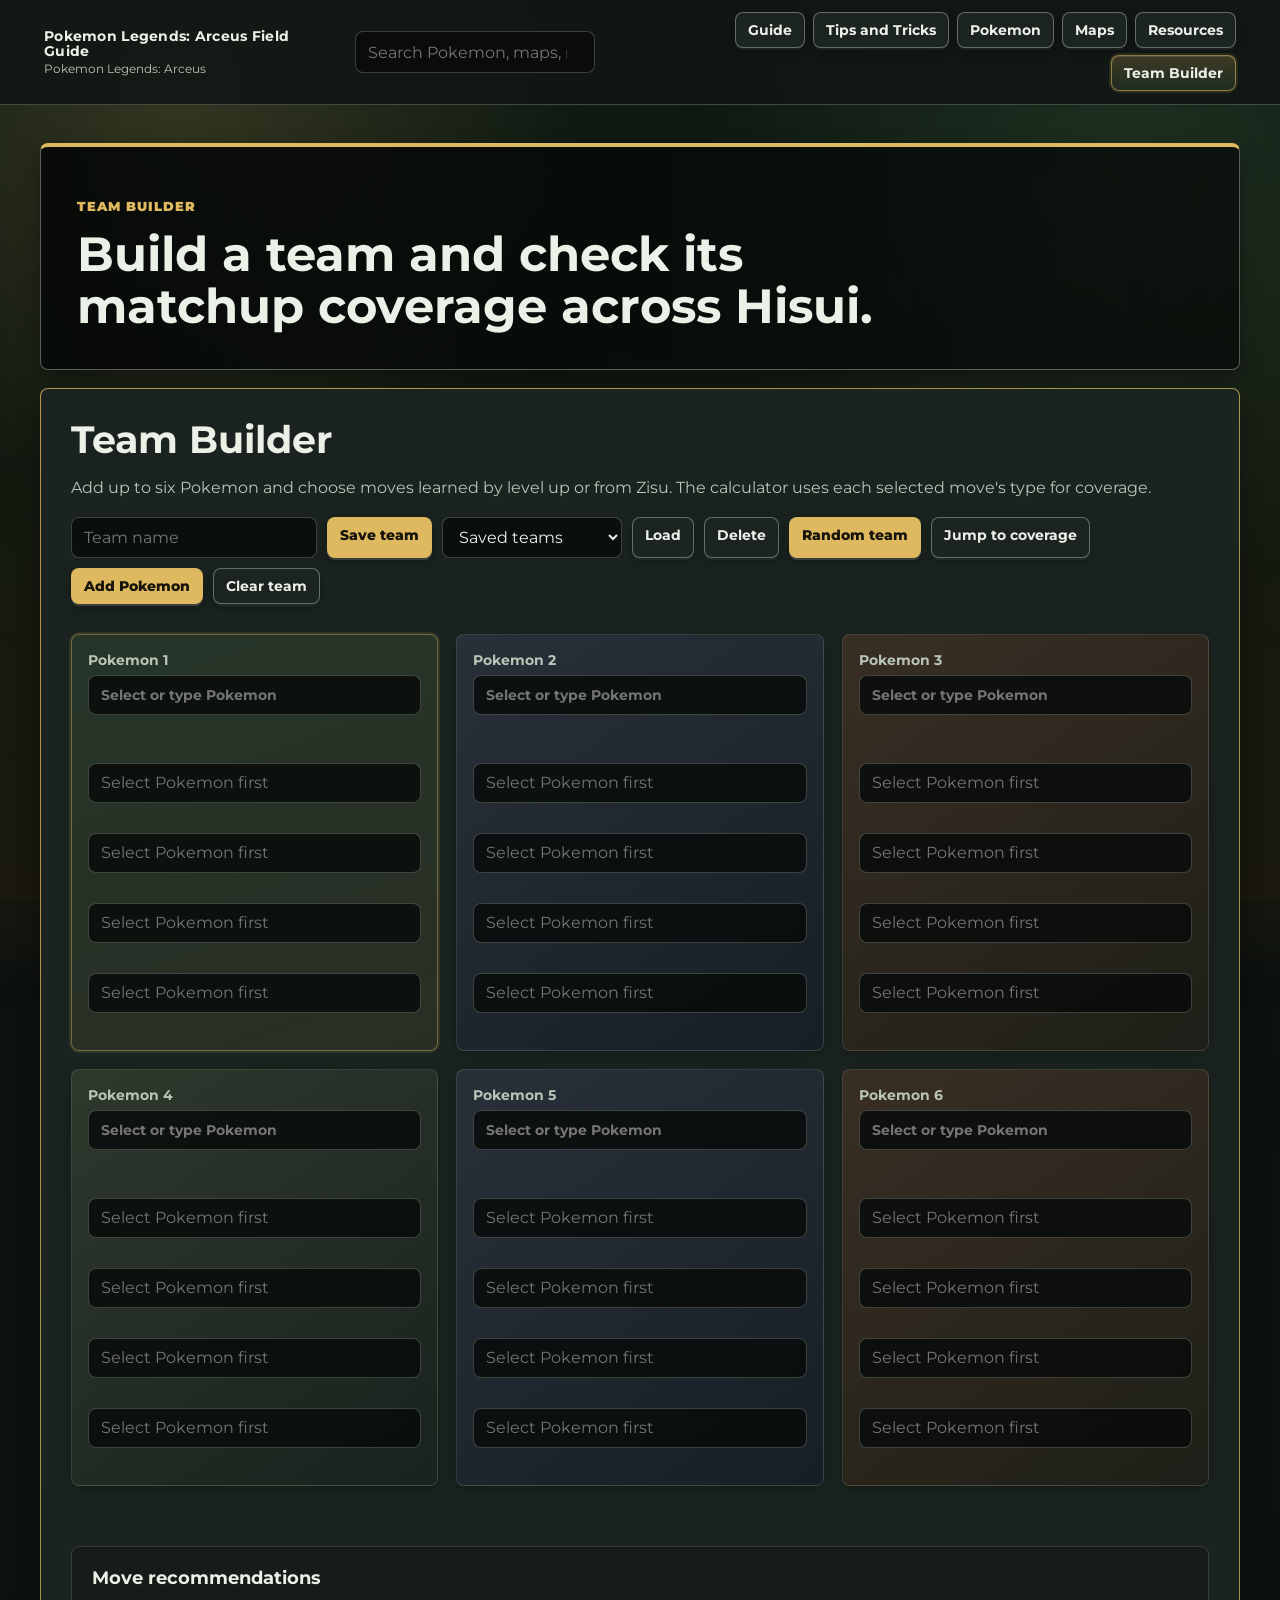
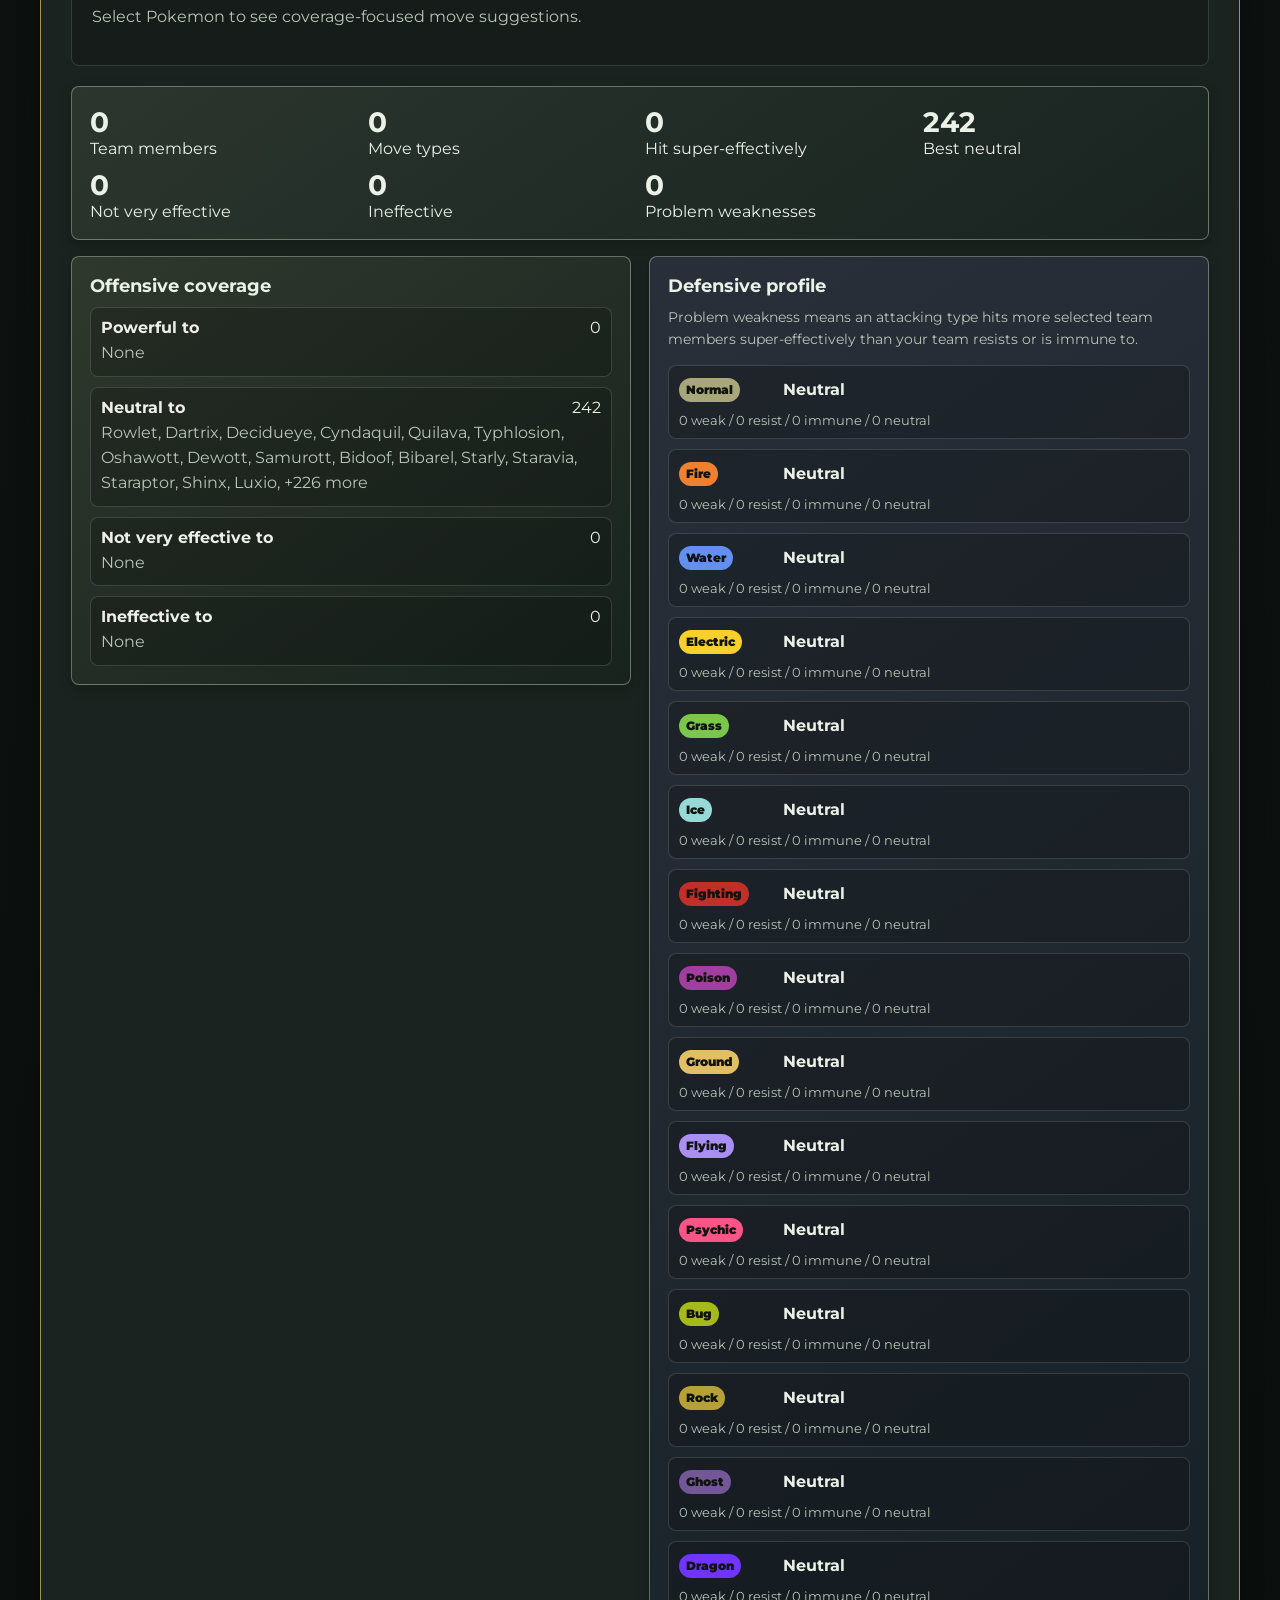
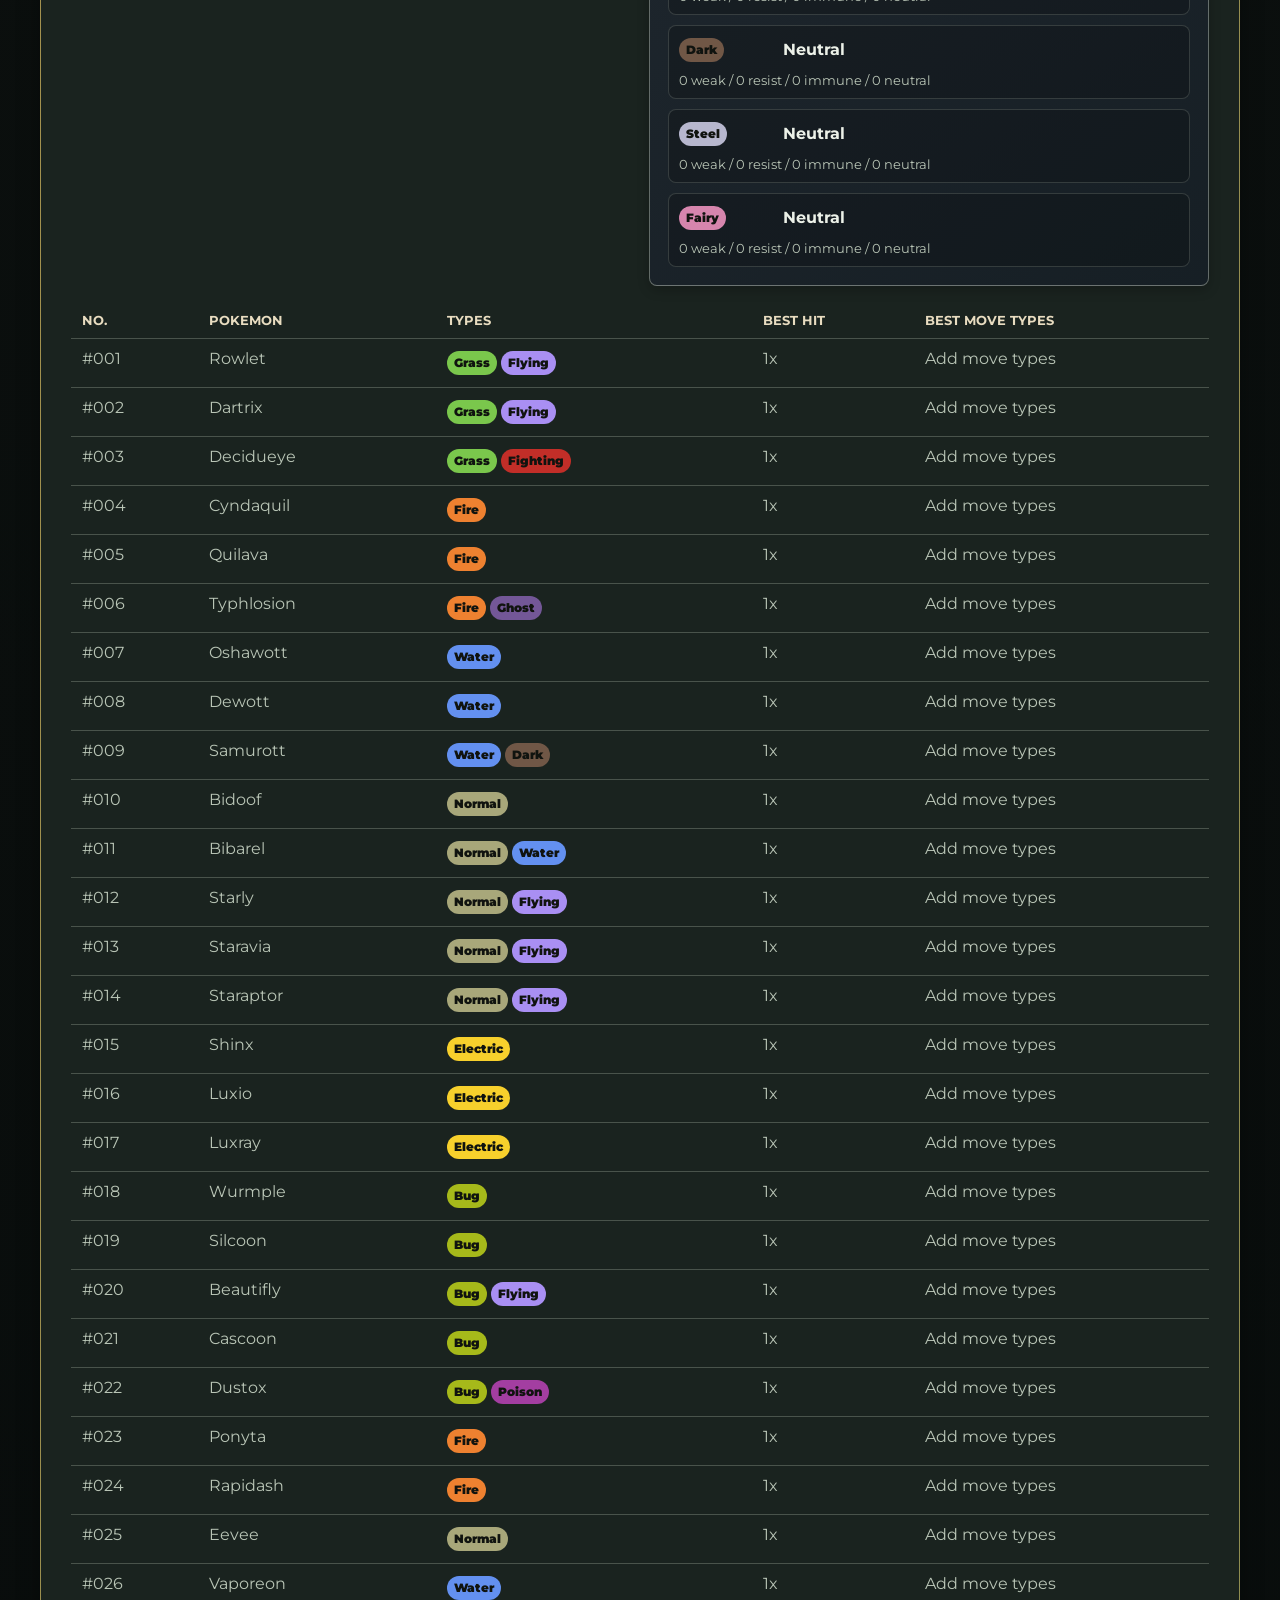
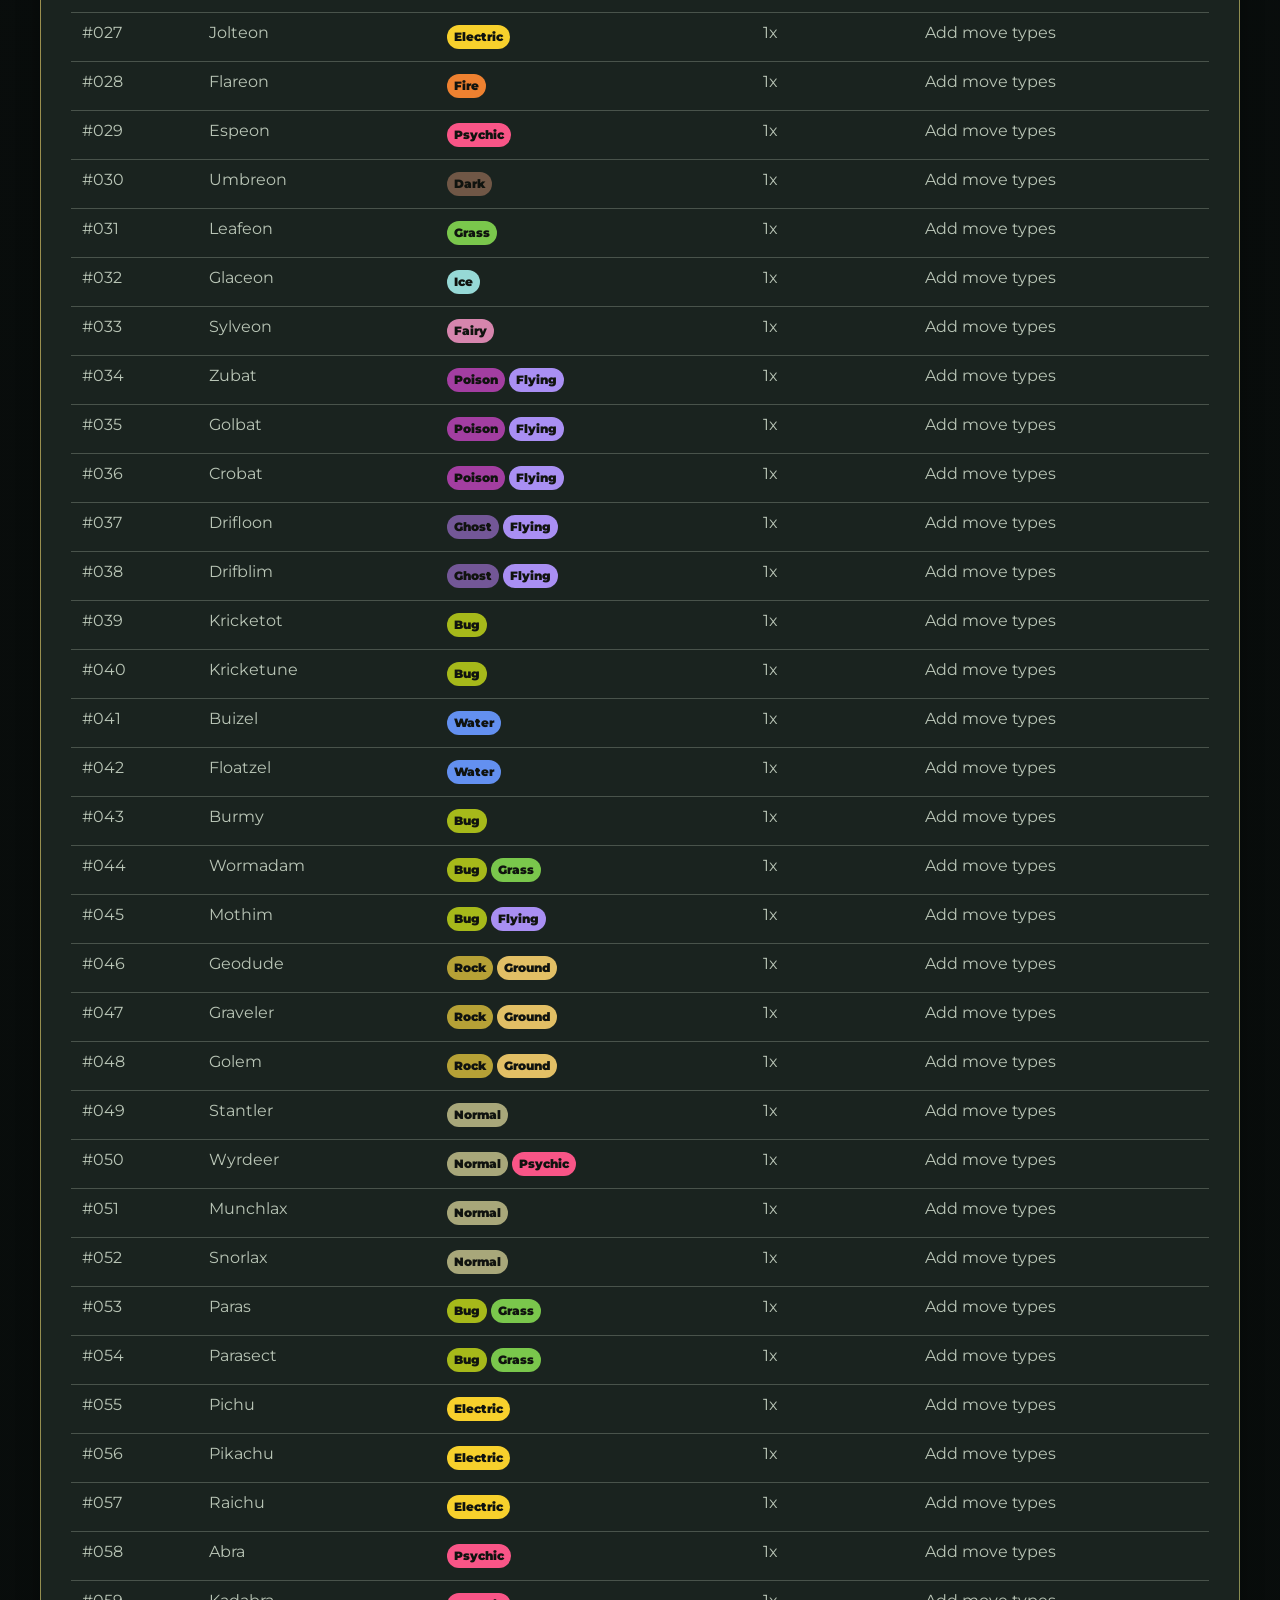
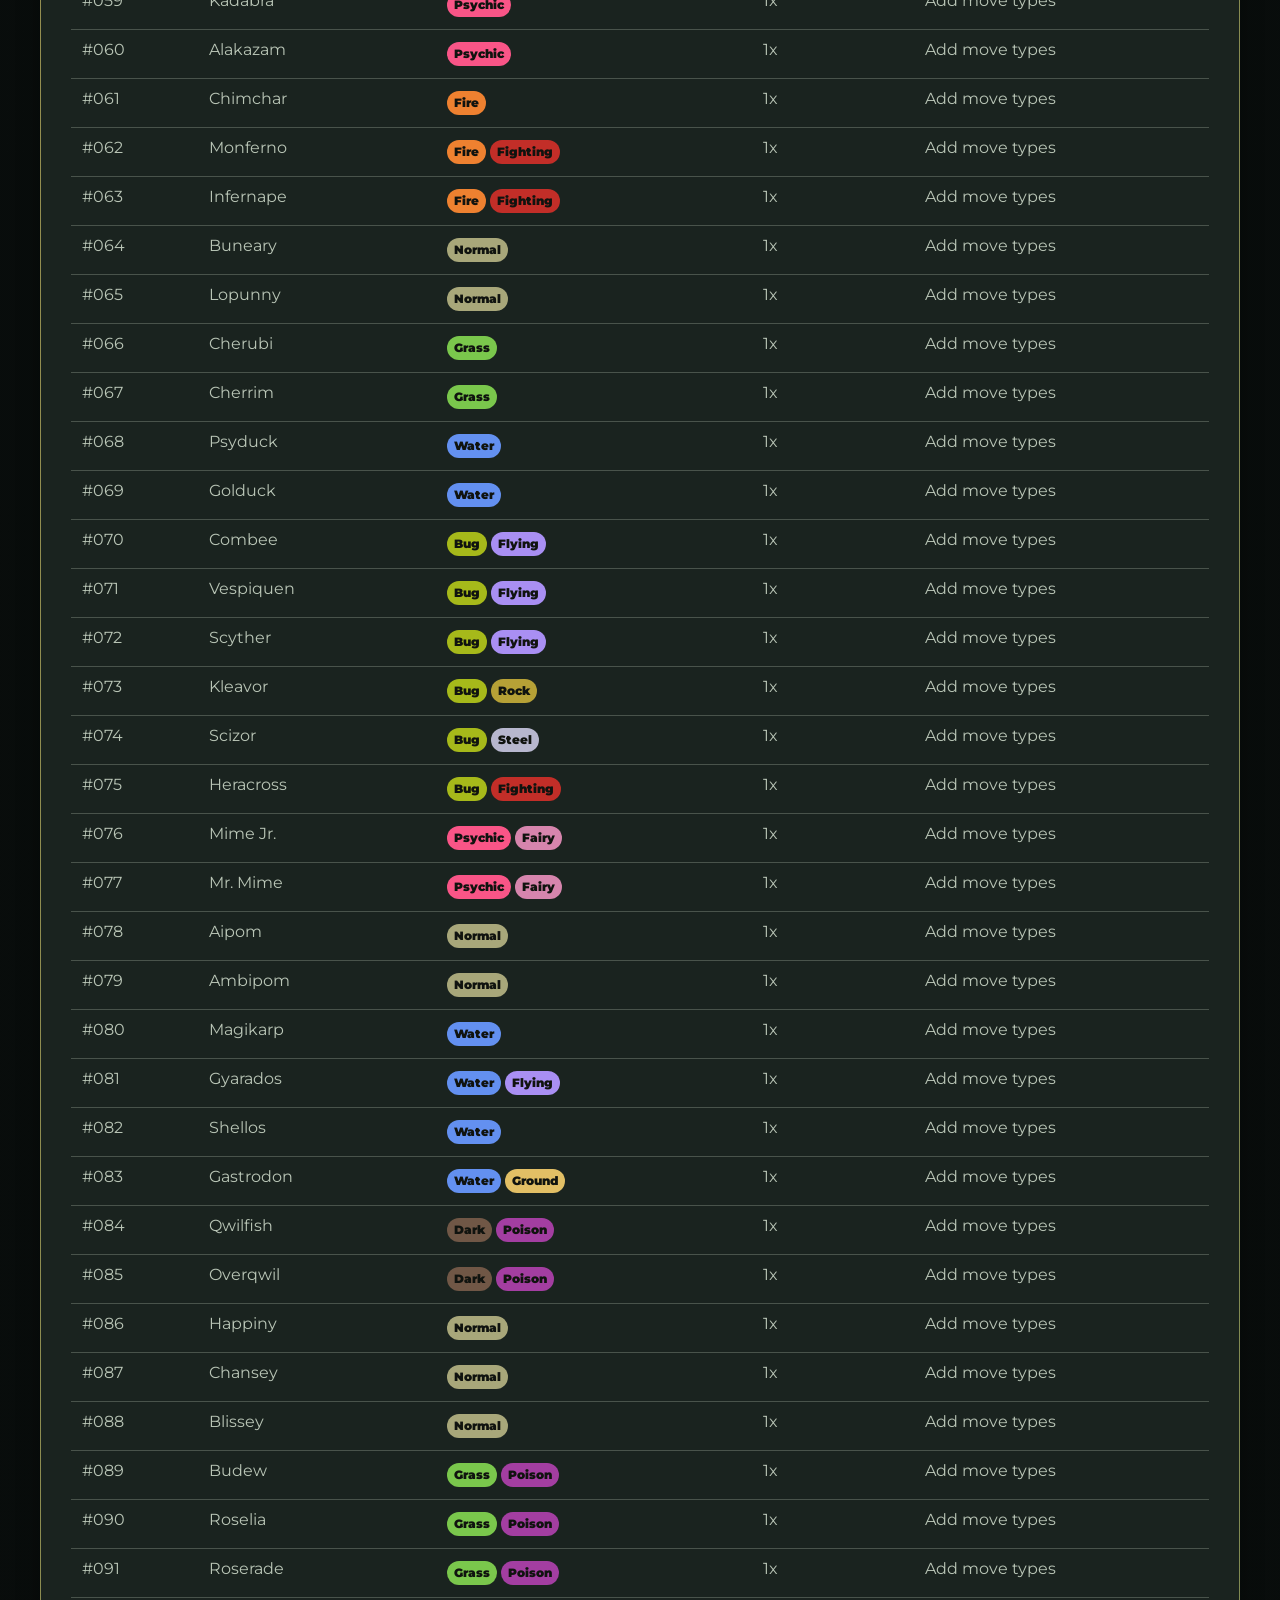
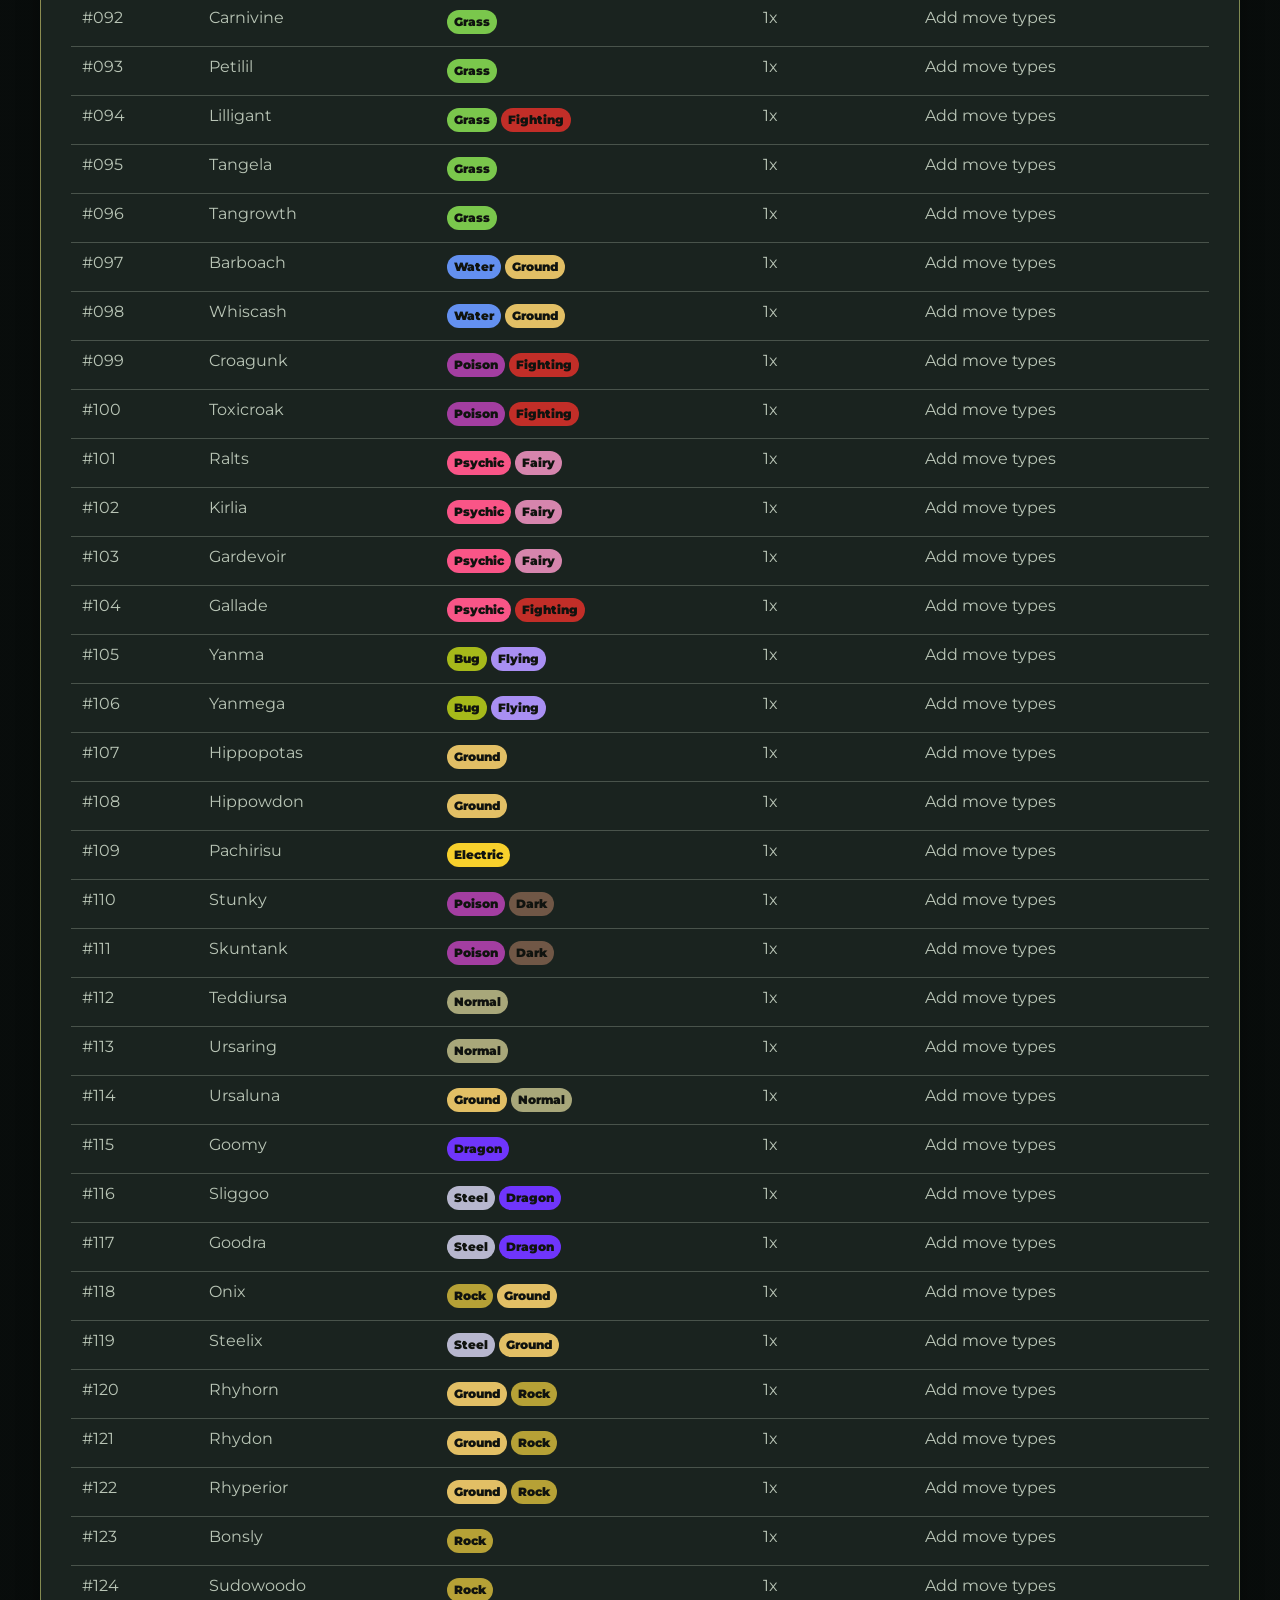
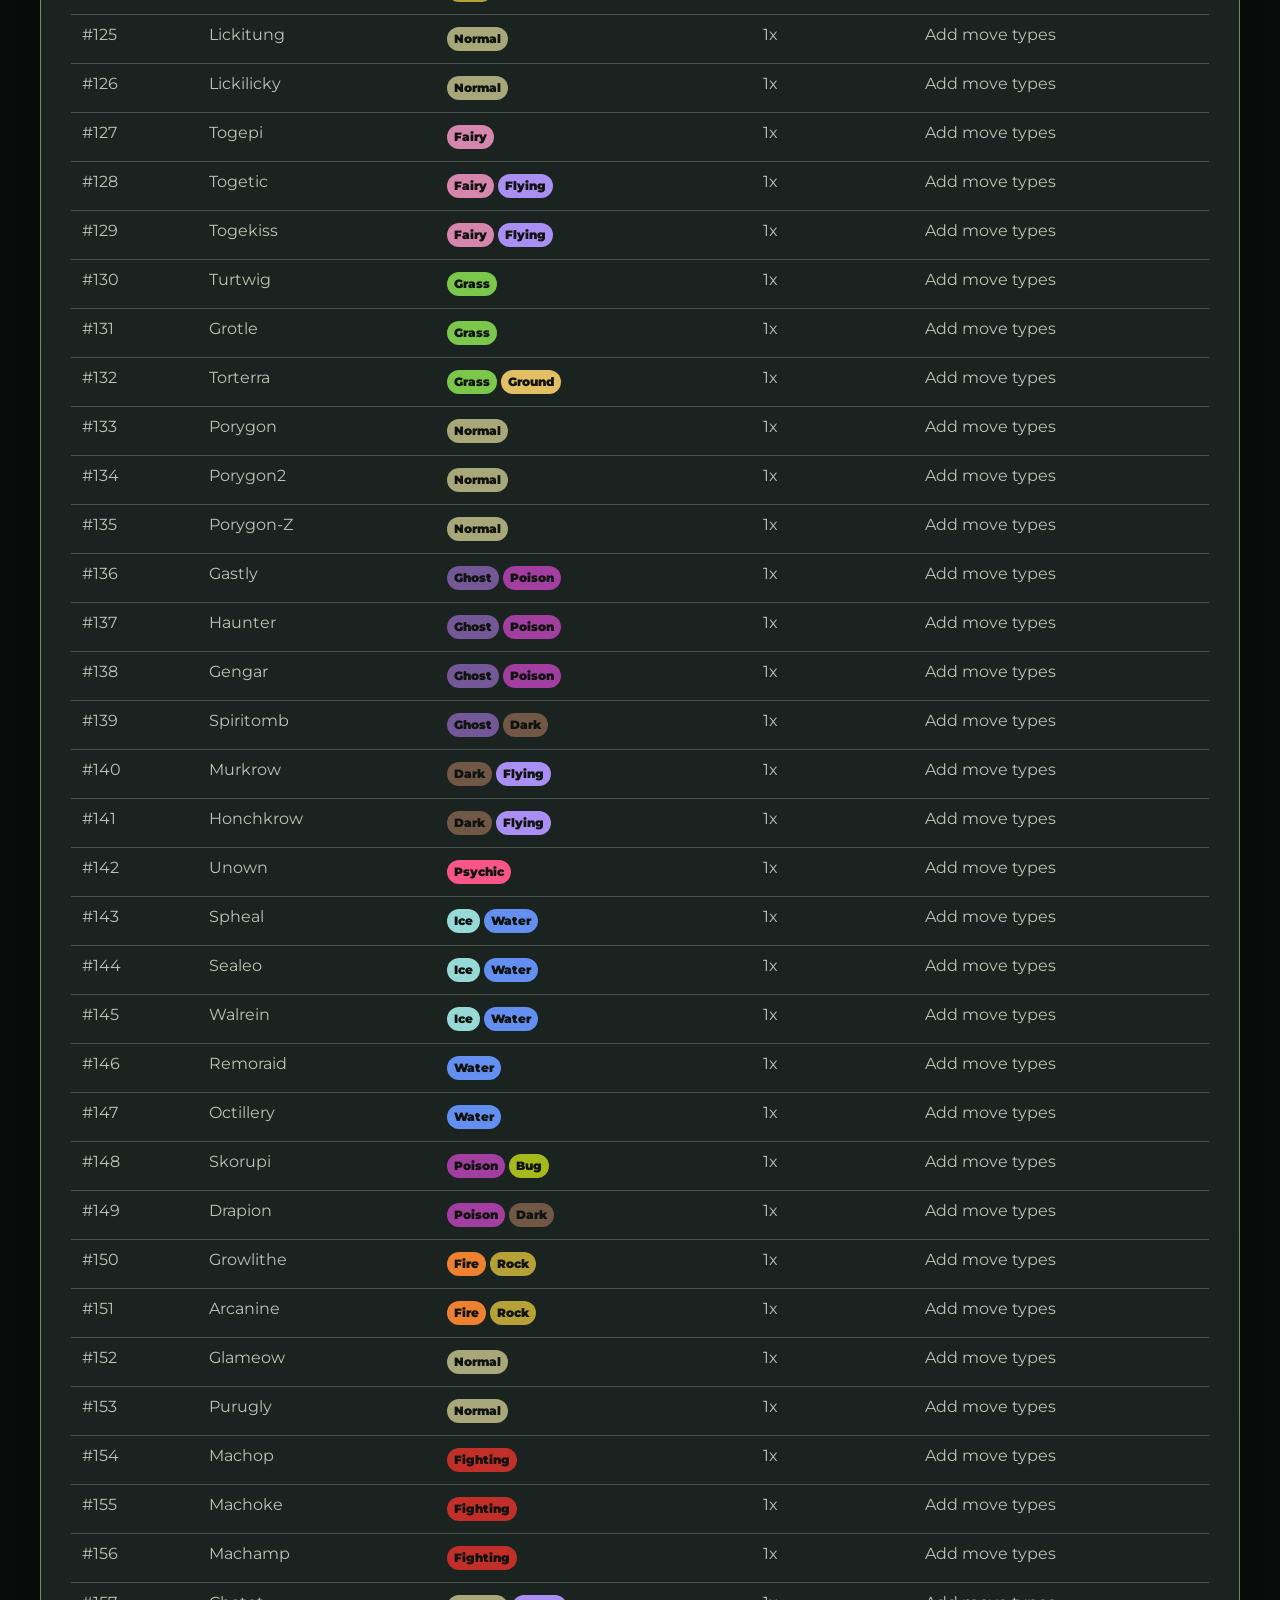
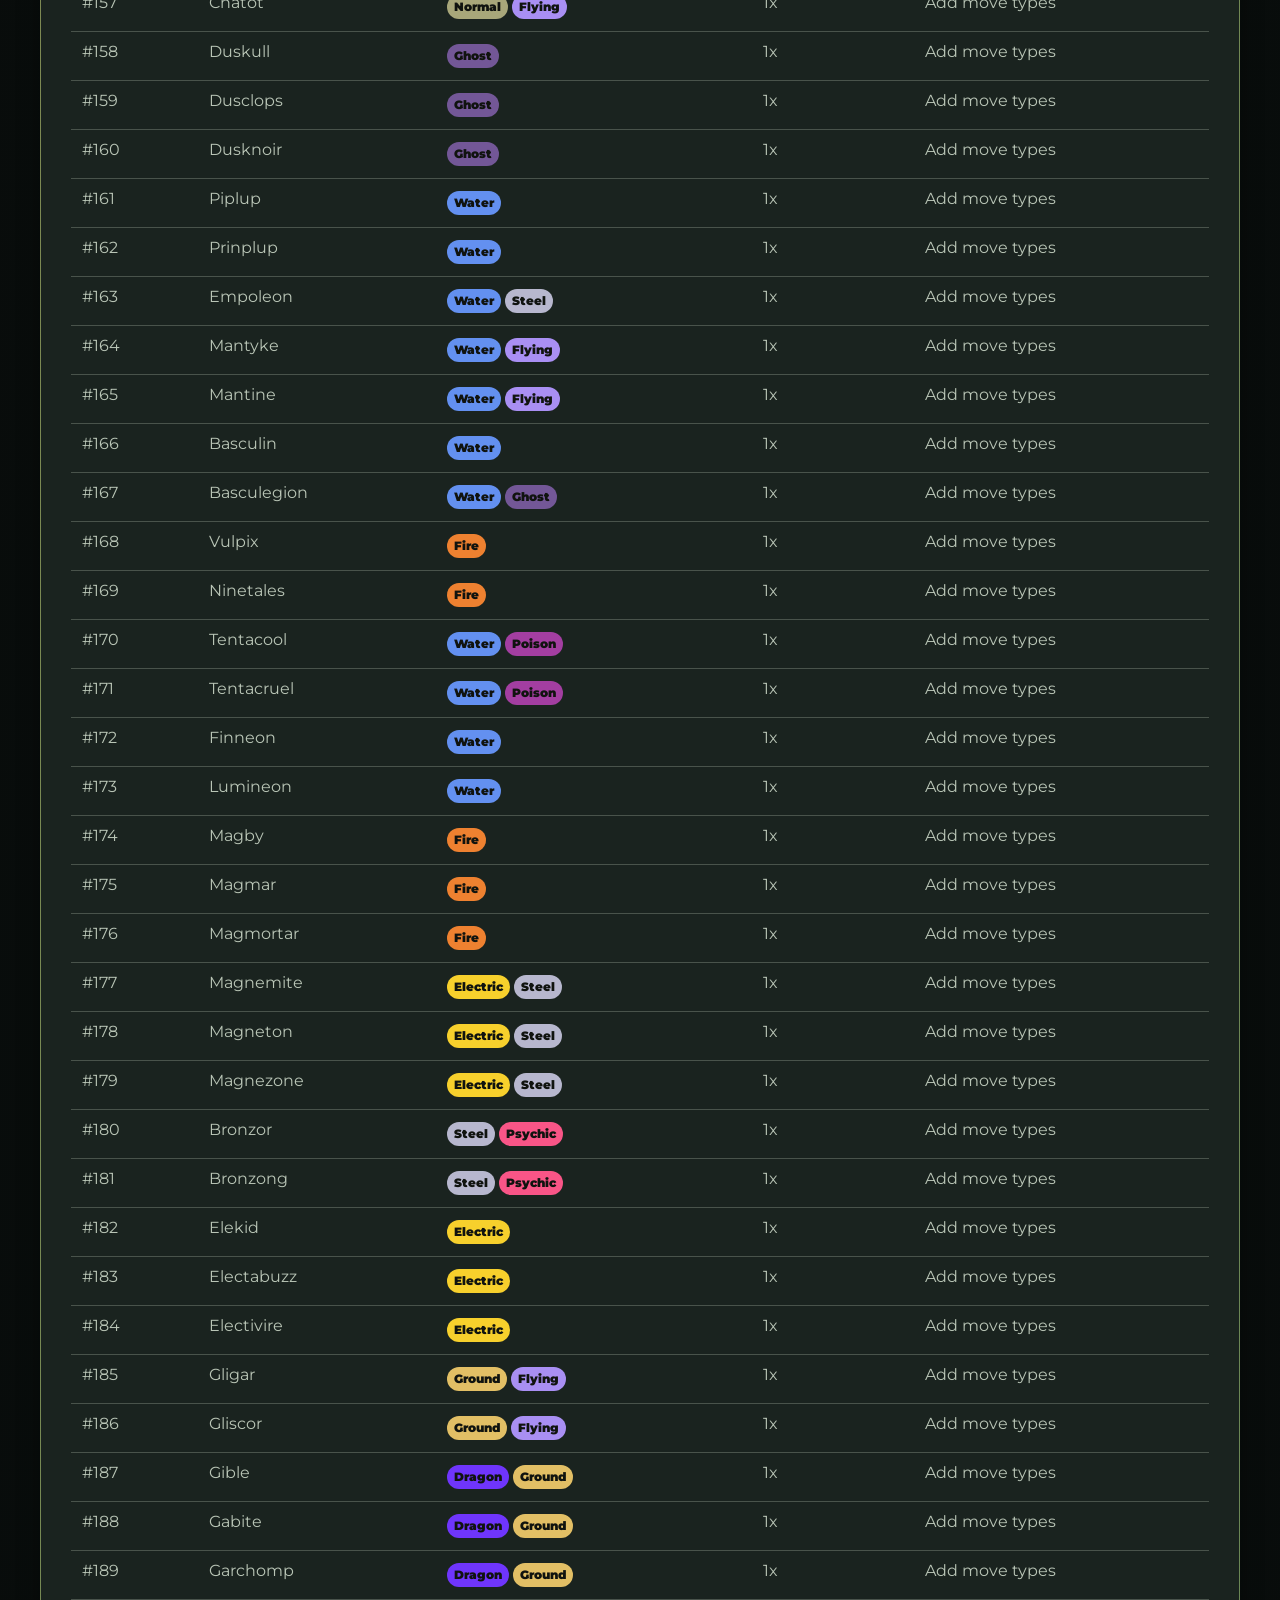
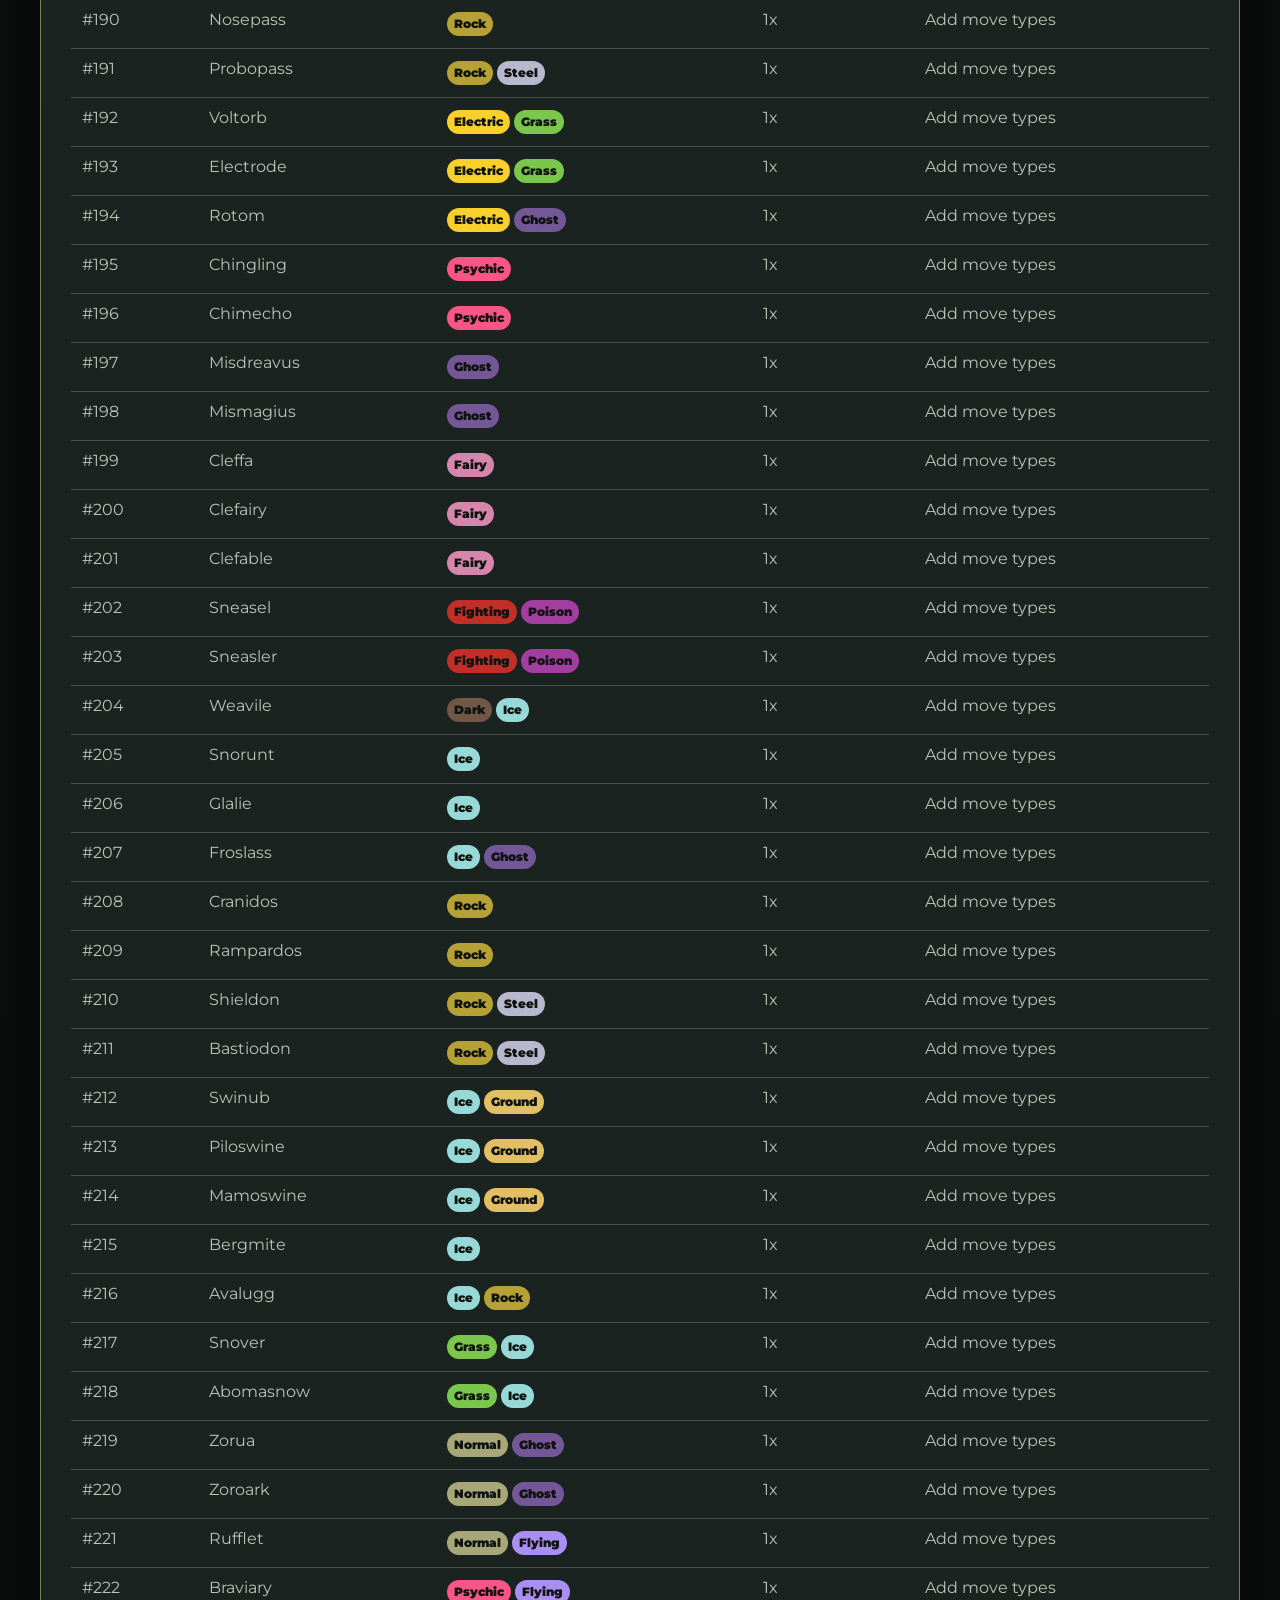
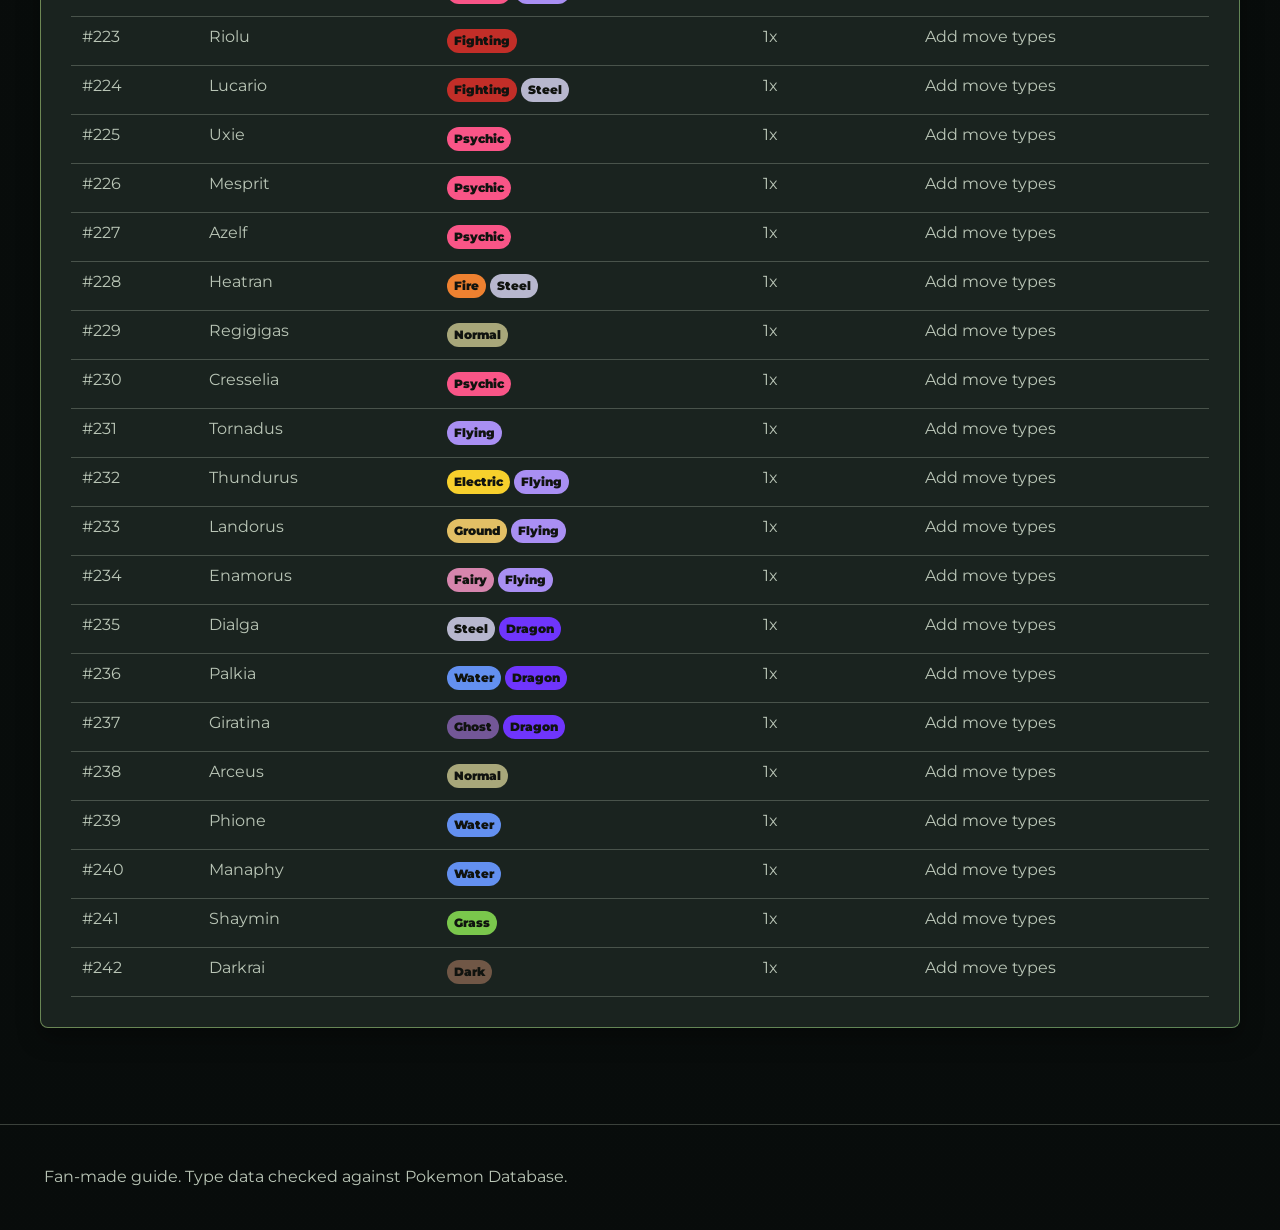
==== calculator.html @ 5d4c5b4e "Improve team builder and item sprites" ====
<!doctype html>
<html lang="en">
<head>
  <meta charset="utf-8">
  <meta name="viewport" content="width=device-width, initial-scale=1">
  <title>Team Builder | Pokemon Legends: Arceus Field Guide</title>
  <link rel="stylesheet" href="styles.css">
</head>
<body data-page="calculator">
  <header class="site-header">
    <a class="brand" href="index.html" aria-label="Pokemon Legends Arceus Field Guide home"><span><strong>Pokemon Legends: Arceus Field Guide</strong><small>Pokemon Legends: Arceus</small></span></a>
    <form class="global-search" role="search"><input id="globalSearch" type="search" autocomplete="off" placeholder="Search Pokemon, maps, requests, items..."><div id="searchResults" class="search-results"></div></form>
    <nav class="top-nav" aria-label="Primary"><a href="guide.html">Guide</a><a href="tips.html">Tips and Tricks</a><a href="pokemon.html">Pokemon</a><a href="maps.html">Maps</a><a href="resources.html">Resources</a><a href="calculator.html">Team Builder</a></nav>
  </header>
  <main class="page-main">
    <section class="page-hero"><p class="eyebrow">Team builder</p><h1>Build a team and check its matchup coverage across Hisui.</h1></section>
    <section class="guide-section">
      <h2>Team Builder</h2>
      <p>Add up to six Pokemon and choose moves learned by level up or from Zisu. The calculator uses each selected move's type for coverage.</p>
      <div class="team-builder-actions">
        <input id="teamName" type="text" placeholder="Team name">
        <button class="button primary" id="saveTeam" type="button">Save team</button>
        <select id="savedTeams" aria-label="Saved teams"><option value="">Saved teams</option></select>
        <button class="button" id="loadTeam" type="button">Load</button>
        <button class="button" id="deleteTeam" type="button">Delete</button>
        <button class="button primary" id="randomTeam" type="button">Random team</button>
        <button class="button" id="jumpToCoverage" type="button">Jump to coverage</button>
        <button class="button primary" id="addTeamSlot" type="button">Add Pokemon</button>
        <button class="button" id="clearTeam" type="button">Clear team</button>
      </div>
      <div class="team-builder-layout">
        <div id="teamBuilder" class="team-builder"></div>
        <aside class="coverage-sidebar" aria-label="Move recommendations">
          <h3>Move recommendations</h3>
          <div id="moveRecommendations"></div>
        </aside>
      </div>
      <div class="coverage-summary" id="coverageSummary"></div>
      <div class="coverage-panels">
        <article>
          <h3>Offensive coverage</h3>
          <div id="offenseBreakdown" class="coverage-breakdown"></div>
        </article>
        <article>
          <h3>Defensive profile</h3>
          <p class="coverage-note">Problem weakness means an attacking type hits more selected team members super-effectively than your team resists or is immune to.</p>
          <div id="defenseBreakdown" class="coverage-breakdown"></div>
        </article>
      </div>
      <div class="table-wrap"><table id="coverageTable"></table></div>
    </section>
  </main>
  <footer><p>Fan-made guide. Type data checked against Pokemon Database.</p></footer>
  <script src="pla-learnsets.js"></script>
  <script src="pla-move-details.js"></script>
  <script src="pla-base-stats.js"></script>
  <script src="app.js"></script>
</body>
</html>
---- styles.css ----
@import url("https://fonts.googleapis.com/css2?family=IM+Fell+English+SC&family=Montserrat:wght@500;600;700;800;900&display=swap");

:root {
  color-scheme: dark;
  --bg: #111615;
  --bg-2: #17201d;
  --panel: #1a231f;
  --panel-2: #222d28;
  --line: rgba(222, 232, 214, .24);
  --line-strong: rgba(222, 232, 214, .38);
  --text: #ecf1e8;
  --muted: #b9c5b6;
  --soft: #84917f;
  --gold: #dfb95f;
  --leaf: #70a66d;
  --water: #5a99c7;
  --clay: #b97655;
  --danger: #df7b6e;
  --shadow: 0 10px 22px rgba(0, 0, 0, .34);
  --outline-gradient: linear-gradient(115deg, rgba(223,185,95,.78), rgba(112,166,109,.78), rgba(90,153,199,.7), rgba(223,185,95,.78));
  --radius: 8px;
  --title-font: "KyoMadoka", "IM Fell English SC", "Cinzel", Georgia, serif;
  --heading-font: "Montserrat", "Aptos", "Segoe UI Variable", "Segoe UI", system-ui, sans-serif;
  font-family: "Montserrat", "Aptos", "Segoe UI Variable", "Segoe UI", system-ui, sans-serif;
}

@font-face {
  font-family: "KyoMadoka";
  src: url("OnlineWebFonts_COM_6fef7165de80b5a86049fa8b100c87f2/KyoMadoka/KyoMadoka.ttf") format("truetype");
  font-display: swap;
}

* { box-sizing: border-box; }

@keyframes borderFlow {
  0% { background-position: 0 50%, 0 50%; }
  50% { background-position: 0 50%, 100% 50%; }
  100% { background-position: 0 50%, 0 50%; }
}

html {
  scroll-behavior: smooth;
}

body {
  margin: 0;
  background:
    linear-gradient(180deg, rgba(8, 12, 11, .84), rgba(8, 12, 11, .98)),
    radial-gradient(circle at 12% 6%, rgba(223, 185, 95, .12), transparent 26%),
    radial-gradient(circle at 85% 12%, rgba(90, 153, 199, .12), transparent 26%),
    #0d1110;
  color: var(--text);
  isolation: isolate;
  min-height: 100vh;
}

body::before {
  background:
    linear-gradient(180deg, rgba(16, 24, 19, .68), rgba(42, 39, 17, .84)),
    url("https://legends.arceus.pokemon.com/assets/home/billboard-reduced-motion.jpg");
  background-position: center top;
  background-size: cover;
  content: "";
  filter: blur(24px) saturate(.85);
  inset: -34px;
  opacity: .36;
  position: fixed;
  transform: scale(1.04);
  z-index: -2;
}

body::after {
  background:
    radial-gradient(circle at 14% 10%, rgba(223, 185, 95, .18), transparent 30%),
    radial-gradient(circle at 88% 18%, rgba(112, 166, 109, .16), transparent 32%),
    linear-gradient(180deg, rgba(13, 28, 20, .82), rgba(27, 25, 13, .88));
  content: "";
  inset: 0;
  pointer-events: none;
  position: fixed;
  z-index: -1;
}

a {
  color: #9ed6ff;
  text-decoration: none;
}

a:hover { text-decoration: underline; }

.site-header {
  align-items: center;
  backdrop-filter: blur(14px);
  background: rgba(17, 23, 21, .9);
  border-bottom: 1px solid var(--line);
  display: flex;
  gap: 24px;
  justify-content: space-between;
  left: 0;
  padding: 12px clamp(16px, 4vw, 44px);
  position: sticky;
  right: 0;
  top: 0;
  z-index: 50;
}

.brand {
  align-items: center;
  color: var(--text);
  display: flex;
  min-width: 270px;
}

.brand:hover { text-decoration: none; }

.brand-mark {
  align-items: center;
  background: linear-gradient(135deg, var(--gold), #866a2b);
  border-radius: 8px;
  color: #10130f;
  display: inline-flex;
  font-weight: 900;
  height: 38px;
  justify-content: center;
  width: 38px;
}

.brand strong,
.brand small {
  display: block;
  line-height: 1.1;
}

.brand strong {
  font-family: var(--heading-font);
  font-size: 14px;
  letter-spacing: .02em;
}

.brand small {
  color: var(--muted);
  font-size: 12px;
  margin-top: 3px;
}

.top-nav {
  display: flex;
  flex-wrap: wrap;
  gap: 8px;
  justify-content: flex-end;
}

.global-search {
  flex: 1;
  max-width: 520px;
  min-width: 240px;
  position: relative;
}

.global-search input {
  background: rgba(9, 12, 11, .92);
  min-height: 42px;
}

.search-results {
  background: rgba(13, 18, 16, .98);
  border: 1px solid var(--line);
  border-radius: var(--radius);
  box-shadow: var(--shadow);
  display: none;
  left: 0;
  max-height: 360px;
  overflow: auto;
  padding: 6px;
  position: absolute;
  right: 0;
  top: calc(100% + 8px);
  z-index: 80;
}

.search-results.open {
  display: block;
}

.search-result {
  align-items: center;
  border-radius: 6px;
  color: var(--text);
  display: flex;
  gap: 10px;
  justify-content: space-between;
  padding: 9px 10px;
}

.search-result:hover,
.search-result.active {
  background: rgba(255, 255, 255, .07);
  text-decoration: none;
}

.search-result small {
  color: var(--soft);
}

.top-nav a,
.button {
  background: #1b2421;
  border: 1px solid var(--line-strong);
  border-radius: 8px;
  box-shadow: 0 2px 0 rgba(255, 255, 255, .06), 0 4px 12px rgba(0, 0, 0, .24);
  color: var(--text);
  display: inline-flex;
  font-family: var(--heading-font);
  font-size: 14px;
  font-weight: 700;
  justify-content: center;
  min-height: 36px;
  padding: 8px 12px;
  transition: background .18s ease, border-color .18s ease, box-shadow .18s ease, filter .18s ease, transform .18s ease;
}

.top-nav a:hover,
.top-nav a[aria-current="page"],
.button:hover {
  background: #26322d;
  border-color: rgba(223, 185, 95, .58);
  box-shadow: 0 0 0 2px rgba(223, 185, 95, .13), 0 6px 16px rgba(0, 0, 0, .28);
  text-decoration: none;
  transform: translateY(-1px);
}

.top-nav a[aria-current="page"] {
  background: linear-gradient(180deg, rgba(223, 185, 95, .22), rgba(112, 166, 109, .14));
  box-shadow: inset 0 1px 0 rgba(255, 255, 255, .12), 0 0 0 2px rgba(223, 185, 95, .12);
}

.button.primary {
  background: var(--gold);
  border-color: transparent;
  box-shadow: 0 2px 0 rgba(255, 255, 255, .16), 0 5px 14px rgba(0, 0, 0, .28);
  color: #17140b;
  font-weight: 800;
}

.hero {
  background:
    linear-gradient(90deg, rgba(7, 10, 9, .94), rgba(7, 10, 9, .58) 50%, rgba(7, 10, 9, .88)),
    url("https://legends.arceus.pokemon.com/assets/home/billboard-reduced-motion.jpg");
  background-position: center;
  background-size: cover;
  border: 1px solid var(--line-strong);
  border-top: 4px solid var(--gold);
  border-radius: var(--radius);
  box-shadow: var(--shadow);
  margin: 34px auto 0;
  max-width: 1180px;
  min-height: 470px;
  overflow: hidden;
  padding: clamp(42px, 8vw, 82px);
  position: relative;
  width: calc(100% - clamp(36px, 8vw, 80px));
}

.hero::after {
  background:
    linear-gradient(90deg, rgba(223, 185, 95, .34), transparent 42%),
    linear-gradient(180deg, transparent, rgba(7, 10, 9, .54));
  bottom: 0;
  content: "";
  height: 5px;
  left: 0;
  position: absolute;
  right: 0;
}

.hero-bg {
  background:
    linear-gradient(115deg, rgba(223, 185, 95, .18), transparent 36%),
    linear-gradient(245deg, rgba(90, 153, 199, .16), transparent 34%);
  inset: 0;
  pointer-events: none;
  position: absolute;
}

.hero-copy {
  max-width: 920px;
  position: relative;
  z-index: 2;
}

.eyebrow {
  color: var(--gold);
  font-family: var(--heading-font);
  font-size: 13px;
  font-weight: 900;
  letter-spacing: .08em;
  text-transform: uppercase;
}

.hero h1 {
  color: #f7f0df;
  font-family: var(--title-font);
  font-size: clamp(56px, 9vw, 112px);
  font-weight: 500;
  display: inline-block;
  font-kerning: normal;
  font-feature-settings: "kern" 1;
  letter-spacing: 0;
  line-height: .9;
  margin: 8px 0 22px;
  max-width: 980px;
  text-shadow: 0 5px 24px rgba(0, 0, 0, .72), 0 0 1px #f7f0df;
  transform: scaleX(.76);
  transform-origin: left center;
}

.hero p {
  color: var(--muted);
  font-size: 17px;
  line-height: 1.55;
  max-width: 860px;
}

.hero-actions {
  display: flex;
  flex-wrap: wrap;
  gap: 10px;
  margin-top: 30px;
}

.site-summary {
  background: var(--panel);
  border: 1px solid var(--line-strong);
  border-radius: var(--radius);
  box-shadow: var(--shadow);
  margin: 18px auto 0;
  max-width: 1180px;
  padding: clamp(18px, 3vw, 28px);
  width: calc(100% - clamp(36px, 8vw, 80px));
}

.site-summary p {
  color: var(--muted);
  font-size: 16px;
  line-height: 1.55;
  margin: 0;
  max-width: 920px;
}

.site-summary p + p {
  margin-top: 8px;
}

.search-band {
  align-items: center;
  background: var(--panel);
  border: 1px solid var(--line);
  border-radius: var(--radius);
  box-shadow: var(--shadow);
  display: grid;
  gap: 10px;
  grid-template-columns: 180px 1fr;
  margin: -44px auto 34px;
  max-width: 1180px;
  padding: 14px;
  position: relative;
  width: calc(100% - 36px);
  z-index: 5;
}

label {
  color: var(--muted);
  font-size: 14px;
  font-weight: 700;
}

input,
select {
  background: rgba(9, 12, 11, .86);
  border: 1px solid var(--line);
  border-radius: 8px;
  color: var(--text);
  font: inherit;
  min-height: 40px;
  padding: 9px 12px;
  width: 100%;
}

.content {
  display: grid;
  gap: 30px;
  min-width: 0;
}

.guide-section {
  background:
    linear-gradient(var(--panel), var(--panel)) padding-box,
    var(--outline-gradient) border-box;
  background-size: auto, 320% 320%;
  animation: borderFlow 22s linear infinite;
  border: 1px solid transparent;
  border-radius: var(--radius);
  box-shadow: var(--shadow);
  margin-bottom: 28px;
  padding: clamp(20px, 3vw, 30px);
}

.guide-section.is-hidden { display: none; }

h2 {
  font-family: var(--heading-font);
  font-size: clamp(26px, 3vw, 38px);
  line-height: 1.08;
  margin: 0 0 16px;
}

h3 {
  font-family: var(--heading-font);
  font-size: 18px;
  margin: 0 0 10px;
}

p,
li {
  color: var(--muted);
  line-height: 1.55;
}

ul {
  margin: 0;
  padding-left: 20px;
}

.grid {
  display: grid;
  gap: 26px;
}

.grid.two { grid-template-columns: repeat(2, minmax(0, 1fr)); }
.grid.three { grid-template-columns: repeat(3, minmax(0, 1fr)); }

article,
.card,
.map-details,
.coverage-summary {
  background:
    linear-gradient(145deg, rgba(44, 55, 47, .96), rgba(25, 35, 32, .96)),
    #1c2622;
  border: 1px solid var(--line-strong);
  border-radius: var(--radius);
  box-shadow: 0 4px 12px rgba(0, 0, 0, .22);
  padding: 18px;
}

article:nth-child(3n + 1),
.card:nth-child(3n + 1),
.dex-card:nth-child(3n + 1) {
  background: linear-gradient(145deg, rgba(48, 57, 45, .97), rgba(25, 35, 30, .97));
}

article:nth-child(3n + 2),
.card:nth-child(3n + 2),
.dex-card:nth-child(3n + 2) {
  background: linear-gradient(145deg, rgba(42, 48, 58, .97), rgba(23, 31, 37, .97));
}

article:nth-child(3n),
.card:nth-child(3n),
.dex-card:nth-child(3n) {
  background: linear-gradient(145deg, rgba(58, 47, 36, .96), rgba(31, 31, 24, .97));
}

.callout {
  background: rgba(223, 185, 95, .11);
  border: 1px solid rgba(223, 185, 95, .34);
  border-radius: var(--radius);
  color: #f1dfb4;
  line-height: 1.55;
  margin-bottom: 16px;
  padding: 12px 14px;
}

.timeline {
  display: grid;
  gap: 12px;
}

.timeline article {
  border-left: 4px solid var(--gold);
}

.timeline span {
  color: var(--gold);
  font-size: 12px;
  font-weight: 900;
  text-transform: uppercase;
}

.spoiler-block {
  background: rgba(8, 12, 11, .46);
  border: 1px solid rgba(223, 185, 95, .28);
  border-radius: var(--radius);
  margin: 12px 0;
  overflow: hidden;
}

.spoiler-block summary {
  align-items: center;
  color: #f2dfb0;
  cursor: pointer;
  display: flex;
  flex-wrap: wrap;
  gap: 8px 12px;
  font-family: var(--heading-font);
  font-weight: 800;
  list-style: none;
  padding: 14px 16px;
  transition: background .18s ease, box-shadow .18s ease;
}

.spoiler-block summary:hover {
  background: rgba(223, 185, 95, .08);
  box-shadow: inset 0 -1px 0 rgba(223, 185, 95, .16);
}

.spoiler-block summary::-webkit-details-marker {
  display: none;
}

.spoiler-block summary::before {
  content: "+";
  background: rgba(223, 185, 95, .18);
  border: 1px solid rgba(223, 185, 95, .38);
  border-radius: 999px;
  color: var(--gold);
  display: inline-flex;
  font-weight: 900;
  height: 22px;
  justify-content: center;
  line-height: 20px;
  width: 22px;
}

.spoiler-block[open] summary::before {
  content: "-";
}

.spoiler-block summary span {
  color: var(--gold);
  font-size: 12px;
  text-transform: uppercase;
}

.timeline-spoiler article,
.spoiler-content {
  margin: 0 16px 16px;
}

.spoiler-block[open] > .cards {
  margin: 0 16px 18px;
  padding: 8px 0 2px;
}

.timeline-spoiler article {
  border-left: 4px solid var(--gold);
}

.table-wrap {
  overflow-x: auto;
}

table {
  border-collapse: collapse;
  min-width: 720px;
  width: 100%;
}

th,
td {
  border-bottom: 1px solid var(--line);
  padding: 10px 11px;
  text-align: left;
  vertical-align: top;
}

th {
  color: #e8dcc0;
  font-size: 13px;
  text-transform: uppercase;
}

td {
  color: var(--muted);
}

.controls,
.map-controls {
  align-items: center;
  display: flex;
  flex-wrap: wrap;
  gap: 10px;
  margin: 12px 0 16px;
}

.map-tools {
  align-items: center;
  display: flex;
  flex-wrap: wrap;
  gap: 10px;
  margin: 0 0 14px;
}

.map-tools .button {
  min-width: 44px;
}

#mapZoomLabel {
  color: var(--gold);
  font-family: var(--heading-font);
  font-weight: 900;
  min-width: 52px;
  text-align: center;
}

.region-buttons {
  display: grid;
  gap: 10px;
  grid-template-columns: repeat(auto-fit, minmax(170px, 1fr));
  margin: 12px 0 18px;
}

.region-button {
  background: #1b2421;
  border: 1px solid var(--line-strong);
  border-radius: var(--radius);
  box-shadow: 0 4px 12px rgba(0, 0, 0, .24);
  color: var(--text);
  cursor: pointer;
  display: flex;
  font-family: var(--heading-font);
  font-size: 13px;
  font-weight: 700;
  justify-content: space-between;
  min-height: 44px;
  padding: 11px 12px;
  text-align: left;
  transition: background .18s ease, border-color .18s ease, box-shadow .18s ease, transform .18s ease;
}

.region-button span {
  color: var(--gold);
}

.region-button:hover,
.region-button.active {
  background: #26322d;
  border-color: rgba(223, 185, 95, .62);
  box-shadow: 0 0 0 2px rgba(223, 185, 95, .12), 0 7px 16px rgba(0, 0, 0, .24);
}

.controls input {
  max-width: 320px;
}

.controls select,
.map-controls select {
  max-width: 240px;
}

.map-controls label {
  align-items: center;
  border: 1px solid var(--line);
  border-radius: 8px;
  display: inline-flex;
  gap: 7px;
  min-height: 38px;
  padding: 8px 10px;
}

.map-controls input {
  min-height: 0;
  width: auto;
}

.cards {
  display: grid;
  gap: 28px;
  grid-template-columns: repeat(auto-fit, minmax(230px, 1fr));
}

.card header {
  align-items: center;
  display: flex;
  gap: 12px;
  margin-bottom: 12px;
}

.card img {
  height: 58px;
  object-fit: contain;
  width: 58px;
}

.type-chip,
.tag {
  align-items: center;
  border-radius: 999px;
  color: #10130f;
  display: inline-flex;
  font-size: 12px;
  font-weight: 900;
  justify-content: center;
  line-height: 1;
  margin: 2px 4px 2px 0;
  padding: 6px 7px;
  text-align: center;
  width: fit-content;
}

.type-chip[data-type="Ice"] {
  padding-left: 7px;
  padding-right: 7px;
}

.type-chip.compact {
  margin-right: 0;
  min-width: 34px;
}

.tag {
  background: rgba(255, 255, 255, .12);
  color: var(--text);
}

.stat-bars {
  display: grid;
  gap: 7px;
  margin: 12px 0;
}

.stat-bar {
  align-items: center;
  display: grid;
  gap: 8px;
  grid-template-columns: 42px 1fr 34px;
  font-size: 12px;
}

.bar-track {
  background: rgba(255, 255, 255, .08);
  border-radius: 999px;
  height: 8px;
  overflow: hidden;
}

.bar-fill {
  background: linear-gradient(90deg, var(--leaf), var(--gold));
  height: 100%;
}

.stat-chart {
  background: rgba(5, 8, 7, .28);
  border: 1px solid rgba(222, 232, 214, .18);
  border-radius: var(--radius);
  display: grid;
  gap: 6px;
  margin: 14px 0 16px;
  padding: 12px;
}

.stat-chart h4 {
  color: #f0e4c4;
  font-family: var(--heading-font);
  font-size: 13px;
  letter-spacing: .04em;
  margin: 0 0 4px;
  text-transform: uppercase;
}

.stat-row {
  align-items: center;
  display: grid;
  gap: 7px;
  grid-template-columns: 58px 30px minmax(72px, 1fr);
  min-height: 24px;
}

.stat-name {
  color: #dce5d5;
  font-size: 12px;
  font-weight: 700;
  white-space: nowrap;
}

.stat-value {
  color: #f4ead2;
  font-size: 12px;
  font-variant-numeric: tabular-nums;
  font-weight: 800;
  text-align: right;
}

.stat-track {
  background: rgba(0, 0, 0, .36);
  border: 1px solid rgba(255, 255, 255, .08);
  border-radius: 3px;
  height: 12px;
  max-width: 190px;
  overflow: hidden;
}

.stat-fill {
  display: block;
  height: 100%;
}

.stat-row.low .stat-fill {
  background: linear-gradient(90deg, #d96b60, #e09662);
}

.stat-row.ok .stat-fill {
  background: linear-gradient(90deg, #d6b85d, #ead47e);
}

.stat-row.good .stat-fill {
  background: linear-gradient(90deg, #80b96a, #a6cf7c);
}

.stat-row.great .stat-fill {
  background: linear-gradient(90deg, #55a675, #77c7a4);
}

.stat-total {
  align-items: center;
  border-top: 1px solid rgba(222, 232, 214, .16);
  color: #f4ead2;
  display: flex;
  font-family: var(--heading-font);
  justify-content: space-between;
  margin-top: 4px;
  padding-top: 8px;
}

.detail-stat-chart {
  max-width: 520px;
}

.map-shell {
  display: grid;
  gap: 16px;
  grid-template-columns: minmax(0, 1fr) minmax(250px, 330px);
}

.region-map {
  aspect-ratio: var(--map-aspect, 1 / 1);
  background:
    linear-gradient(rgba(7, 11, 10, .76), rgba(7, 11, 10, .76)) padding-box,
    var(--outline-gradient) border-box;
  background-size: auto, 320% 320%;
  animation: borderFlow 20s linear infinite;
  border: 2px solid transparent;
  border-radius: 9%;
  box-shadow: 0 16px 34px rgba(0, 0, 0, .28), inset 0 0 0 1px rgba(255, 255, 255, .08);
  cursor: grab;
  overflow: hidden;
  position: relative;
  touch-action: none;
  user-select: none;
}

.region-map:active {
  cursor: grabbing;
}

.map-layer {
  background:
    linear-gradient(180deg, rgba(7, 10, 9, .06), rgba(7, 10, 9, .2)),
    var(--map-image),
    linear-gradient(135deg, rgba(112, 166, 109, .18), rgba(90, 153, 199, .14)),
    rgba(7, 11, 10, .76);
  background-position: center;
  background-repeat: no-repeat;
  background-size: cover, 108% 108%, cover, cover;
  border-radius: inherit;
  height: 100%;
  left: 0;
  overflow: hidden;
  position: absolute;
  top: 0;
  transform-origin: 0 0;
  width: 100%;
  will-change: transform;
}

.map-layer::before {
  background: radial-gradient(circle at 50% 45%, transparent 45%, rgba(4, 7, 6, .18) 100%);
  border: 1px solid rgba(255, 255, 255, .1);
  border-radius: inherit;
  content: "";
  inset: 0;
  position: absolute;
  pointer-events: none;
}

.map-label {
  background: rgba(8, 12, 11, .64);
  border: 1px solid rgba(255, 255, 255, .16);
  border-radius: 8px;
  color: rgba(247, 240, 223, .9);
  font-family: var(--heading-font);
  font-size: clamp(16px, 2vw, 24px);
  font-weight: 900;
  left: 24px;
  line-height: 1;
  padding: 9px 12px;
  position: absolute;
  right: auto;
  text-transform: uppercase;
  top: 22px;
  z-index: 1;
}

.marker {
  align-items: center;
  background: var(--gold);
  border: 2px solid rgba(11, 14, 12, .74);
  border-radius: 999px;
  box-shadow: 0 8px 18px rgba(0, 0, 0, .38);
  color: #15130d;
  cursor: pointer;
  display: inline-flex;
  font-size: 10px;
  font-weight: 900;
  height: 25px;
  justify-content: center;
  position: absolute;
  transform: translate(-50%, -50%) scale(calc(1 / var(--map-scale, 1)));
  transform-origin: center;
  width: 25px;
}

.marker[data-kind="Alpha"] { background: #df7b6e; }
.marker[data-kind="Request"] { background: #9ed6ff; }
.marker[data-kind="Story"] { background: #dfb95f; }
.marker[data-kind="Legendary"] { background: #c7a4ff; }
.marker[data-kind="Farm"] { background: #8ccf84; }
.marker[data-kind="Camp"] { background: #f2dfb0; }
.marker[data-kind="Gate"] { background: #78d8c5; }
.marker[data-kind="Transition"] { background: #83b5df; }
.marker[data-kind="Cave"] { background: #9aa4ad; }
.marker[data-kind="Wisp"] { background: #b899ff; }
.marker[data-kind="Unown"] { background: #dc744f; }
.marker[data-kind="Point"] { background: #77b8dc; }
.marker[data-kind="Character"] { background: #747a77; }
.marker[data-kind="Arena"] { background: #62bdbe; }
.marker[data-kind="Noble"] { background: #5aa1b8; }
.marker[data-kind="Landmark"] { background: #b8d18a; }

.marker[data-kind="Subarea"] {
  background: rgba(17, 23, 21, .78);
  border-color: rgba(242, 223, 176, .46);
  border-radius: 6px;
  color: #f5ecd5;
  font-size: 9px;
  height: auto;
  max-width: 120px;
  padding: 4px 6px;
  text-align: center;
  width: auto;
}

.marker:hover,
.marker.active {
  outline: 3px solid rgba(255, 255, 255, .42);
  transform: translate(-50%, -50%) scale(calc(1.08 / var(--map-scale, 1)));
}

.map-details h3 {
  margin-bottom: 4px;
}

.map-list {
  display: grid;
  gap: 8px;
  margin-top: 14px;
  max-height: 420px;
  overflow: auto;
}

.map-counts {
  color: #e4d3a5;
  display: grid;
  font-size: 13px;
  gap: 4px;
  margin: 12px 0 0;
}

.map-counts strong {
  color: var(--text);
}

.map-list button {
  background: rgba(255, 255, 255, .04);
  border: 1px solid var(--line);
  border-radius: 8px;
  color: var(--text);
  cursor: pointer;
  font: inherit;
  padding: 9px 10px;
  text-align: left;
  transition: background .18s ease, border-color .18s ease, box-shadow .18s ease, transform .18s ease;
}

.map-list button:hover {
  background: rgba(223, 185, 95, .08);
  border-color: rgba(223, 185, 95, .48);
  box-shadow: 0 0 0 2px rgba(223, 185, 95, .1);
  transform: translateY(-1px);
}

.type-buttons {
  display: flex;
  flex-wrap: wrap;
  gap: 7px;
  margin: 14px 0;
}

.type-button {
  border: 0;
  border-radius: 999px;
  color: #10130f;
  cursor: pointer;
  font: inherit;
  font-size: 13px;
  font-weight: 900;
  padding: 8px 10px;
  transition: box-shadow .18s ease, filter .18s ease, opacity .18s ease, transform .18s ease;
}

.type-button:hover {
  box-shadow: 0 0 0 2px rgba(255, 255, 255, .2);
  filter: brightness(1.08);
  opacity: 1;
  transform: translateY(-1px);
}

.type-button:not(.selected) {
  filter: grayscale(.5) brightness(.72);
  opacity: .75;
}

.coverage-summary {
  display: grid;
  gap: 10px;
  grid-template-columns: repeat(4, minmax(0, 1fr));
  margin-bottom: 14px;
}

.coverage-summary strong {
  display: block;
  font-size: 28px;
}

.team-builder-actions {
  display: flex;
  flex-wrap: wrap;
  gap: 10px;
  margin: 14px 0;
}

.team-builder-actions input,
.team-builder-actions select {
  min-width: 180px;
  width: auto;
}

.team-builder-layout {
  align-items: start;
  display: grid;
  gap: 24px;
  grid-template-columns: minmax(820px, 1fr) minmax(480px, 560px);
}

.team-builder {
  display: grid;
  gap: 18px;
  grid-template-columns: repeat(3, minmax(0, 1fr));
  margin: 16px 0 20px;
}

.coverage-sidebar {
  background: rgba(5, 8, 7, .22);
  border: 1px solid rgba(222, 232, 214, .16);
  border-radius: var(--radius);
  margin: 16px 0 20px;
  padding: 20px;
  position: static;
}

.coverage-sidebar h3 {
  margin-top: 0;
}

.recommendation-card {
  background: linear-gradient(160deg, rgba(42, 55, 45, .72), rgba(22, 31, 27, .72));
  border: 1px solid rgba(222, 232, 214, .2);
  border-radius: 8px;
  padding: 18px;
}

.recommendation-card h4 {
  margin: 0 0 8px;
}

.recommendation-card p {
  font-size: 12px;
  margin: 0 0 10px;
}

.recommendation-card ul {
  display: grid;
  gap: 10px;
  list-style: none;
  margin: 0;
  padding: 0;
}

.recommendation-card li {
  align-items: center;
  background: rgba(255, 255, 255, .035);
  border: 1px solid rgba(222, 232, 214, .12);
  border-radius: 8px;
  display: grid;
  gap: 14px;
  grid-template-columns: minmax(0, 1fr) minmax(64px, auto);
  padding: 12px;
}

.recommendation-card li > span {
  min-width: 0;
}

.recommendation-card em {
  background: rgba(126, 191, 122, .18);
  border: 1px solid rgba(126, 191, 122, .34);
  border-radius: 999px;
  color: #dff4cd;
  display: inline-flex;
  font-size: 10px;
  font-style: normal;
  font-weight: 900;
  margin-left: 6px;
  padding: 3px 6px;
  vertical-align: middle;
}

.recommendation-card small {
  color: var(--muted);
  display: block;
  margin-top: 3px;
}

.recommendation-card .move-effect {
  color: #e7d59f;
}

.recommendation-button {
  background: rgba(223, 185, 95, .16);
  border: 1px solid rgba(223, 185, 95, .42);
  border-radius: 8px;
  color: var(--text);
  cursor: pointer;
  font: inherit;
  font-weight: 800;
  min-width: 54px;
  padding: 7px 9px;
  transition: background .18s ease, border-color .18s ease, box-shadow .18s ease, transform .18s ease;
}

.recommendation-button:hover {
  background: rgba(223, 185, 95, .25);
  border-color: rgba(223, 185, 95, .72);
  box-shadow: 0 0 0 2px rgba(223, 185, 95, .14);
  transform: translateY(-1px);
}

.coverage-note,
.muted-text {
  color: var(--muted);
}

.coverage-note {
  font-size: 14px;
  margin-top: 0;
}

.team-slot {
  border: 1px solid rgba(222, 232, 214, .14);
  padding: 16px;
  transition: border-color .15s ease, box-shadow .15s ease, background .15s ease;
}

.team-slot.selected-team-slot {
  background: linear-gradient(160deg, rgba(126, 191, 122, .12), rgba(223, 185, 95, .08));
  border-color: rgba(223, 185, 95, .42);
  box-shadow: 0 0 0 2px rgba(223, 185, 95, .12);
}

.team-slot-head {
  align-items: center;
  display: grid;
  gap: 10px;
  grid-template-columns: 56px minmax(0, 1fr);
  margin-bottom: 12px;
}

.team-sprite {
  background: rgba(255, 255, 255, .06);
  border: 1px solid rgba(222, 232, 214, .2);
  border-radius: 8px;
  height: 52px;
  object-fit: contain;
  padding: 3px;
  width: 52px;
}

.team-slot-head:has(.team-sprite[hidden]) {
  grid-template-columns: 1fr;
}

.team-slot label {
  display: grid;
  gap: 6px;
}

.team-types {
  grid-column: 1 / -1;
  min-height: 26px;
}

.move-grid {
  display: grid;
  gap: 9px;
}

.move-row {
  display: grid;
  gap: 5px;
  grid-template-columns: 1fr;
}

.move-status {
  color: var(--muted);
  font-size: 12px;
  min-height: 16px;
}

.move-row.selected-move .move-name {
  border-color: var(--move-color);
  border-width: 2px;
  box-shadow: 0 0 0 3px color-mix(in srgb, var(--move-color) 30%, transparent);
}

.move-row.invalid-move .move-status {
  color: #f3b1a8;
}

.coverage-panels {
  align-items: start;
  display: grid;
  gap: 18px;
  grid-template-columns: repeat(2, minmax(0, 1fr));
  margin: 16px 0;
}

.coverage-breakdown {
  display: grid;
  gap: 10px;
}

.coverage-group,
.defense-row {
  background: rgba(5, 8, 7, .22);
  border: 1px solid rgba(222, 232, 214, .16);
  border-radius: var(--radius);
  padding: 10px;
}

.coverage-group {
  display: grid;
  gap: 4px;
  grid-template-columns: 1fr auto;
}

.coverage-group p {
  grid-column: 1 / -1;
  margin: 0;
}

.defense-row {
  align-items: center;
  display: grid;
  gap: 8px;
  grid-template-columns: 96px 1fr;
}

.defense-row small {
  color: var(--muted);
  grid-column: 1 / -1;
}

.type-chart-table th,
.type-chart-table td {
  text-align: center;
  white-space: nowrap;
}

body[data-page="calculator"] .page-main {
  max-width: 1780px;
}

body[data-page="resources"] .page-main {
  max-width: 1320px;
  padding-left: 24px;
  padding-right: 24px;
}

body[data-page="resources"] .guide-section {
  padding: clamp(18px, 2.4vw, 30px);
}

.type-chart-table {
  font-size: 11px;
  min-width: 0;
  table-layout: fixed;
  width: 100%;
}

.type-chart-axis-col {
  width: 70px;
}

.type-chart-table th,
.type-chart-table td {
  padding: 5px 2px;
}

.type-chart-table .type-axis-head {
  font-size: 10px;
  line-height: 1.05;
  min-width: 70px;
  padding-right: 8px;
  white-space: normal;
  width: 70px;
}

.type-chart-table .type-chip {
  font-size: 9px;
  min-width: 0;
  padding: 4px 6px;
}

.type-chart-table th:first-child {
  background: rgba(17, 23, 21, .96);
  left: 0;
  padding-right: 8px;
  position: sticky;
  text-align: left;
  z-index: 1;
}

.type-matchup {
  font-family: "Google Sans", "Product Sans", Montserrat, "Trebuchet MS", sans-serif;
  font-weight: 900;
}

.type-matchup-2 {
  background: rgba(126, 191, 122, .28);
  color: #dff4cd;
}

.type-matchup-0-5 {
  background: rgba(223, 185, 95, .18);
  color: #f2d998;
}

.type-matchup-0 {
  background: rgba(223, 112, 96, .26);
  color: #f5b7ac;
}

.nature-matrix {
  font-size: clamp(14px, 1.1vw, 18px);
  margin: 0 auto;
  max-width: 780px;
  min-width: 0;
  table-layout: fixed;
  width: 100%;
}

.nature-matrix th,
.nature-matrix td {
  padding: 12px;
}

.nature-matrix thead th {
  color: #ff7d72;
}

.nature-matrix tbody th {
  color: #72d987;
  text-align: left;
}

.nature-matrix td {
  color: var(--text);
}

.item-cell {
  align-items: center;
  display: inline-flex;
  gap: 9px;
}

.item-cell img,
.item-fallback {
  height: 28px;
  image-rendering: auto;
  object-fit: contain;
  width: 28px;
}

.item-fallback {
  align-items: center;
  background: rgba(255, 255, 255, .08);
  border-radius: 999px;
  display: inline-flex;
  font-weight: 900;
  justify-content: center;
}

.pokedex-grid {
  display: grid;
  gap: 14px;
  grid-template-columns: repeat(auto-fit, minmax(230px, 1fr));
}

.dex-card {
  align-items: center;
  background:
    linear-gradient(145deg, rgba(44, 55, 47, .96), rgba(25, 35, 32, .96)),
    #1c2622;
  border: 1px solid var(--line-strong);
  border-radius: var(--radius);
  box-shadow: 0 3px 10px rgba(0, 0, 0, .2);
  color: var(--text);
  display: grid;
  gap: 12px;
  grid-template-columns: 56px minmax(0, 1fr);
  padding: 13px;
  transition: border-color .15s ease, box-shadow .15s ease, transform .15s ease;
}

.dex-card:hover {
  border-color: rgba(223, 185, 95, .62);
  box-shadow: 0 8px 18px rgba(0, 0, 0, .28);
  text-decoration: none;
  transform: translateY(-1px);
}

.dex-card img {
  background: rgba(255, 255, 255, .06);
  border-radius: 8px;
  height: 52px;
  object-fit: contain;
  padding: 3px;
  width: 52px;
}

.dex-card strong {
  display: block;
  margin-bottom: 7px;
}

.dex-card small {
  color: var(--muted);
  display: block;
  margin-top: 7px;
}

footer {
  border-top: 1px solid var(--line);
  color: var(--soft);
  padding: 24px clamp(18px, 4vw, 44px);
}

.page-main,
.home-grid-wrap {
  margin: 0 auto;
  max-width: 1180px;
  padding: 38px clamp(18px, 4vw, 40px) 68px;
}

.home-grid-wrap {
  background:
    linear-gradient(rgba(14, 20, 18, .9), rgba(14, 20, 18, .9)) padding-box,
    var(--outline-gradient) border-box;
  background-size: auto, 320% 320%;
  animation: borderFlow 24s linear infinite;
  border: 1px solid transparent;
  border-radius: var(--radius);
  box-shadow: var(--shadow);
  margin-top: 18px;
  margin-bottom: 36px;
  padding: clamp(18px, 3vw, 28px);
  width: calc(100% - clamp(36px, 8vw, 80px));
}

.page-hero {
  background:
    linear-gradient(90deg, rgba(7, 10, 9, .94), rgba(7, 10, 9, .72)),
    url("https://legends.arceus.pokemon.com/assets/home/billboard-reduced-motion.jpg");
  background-position: center;
  background-size: cover;
  border: 1px solid var(--line-strong);
  border-top: 4px solid var(--gold);
  border-radius: var(--radius);
  box-shadow: var(--shadow);
  margin-bottom: 18px;
  min-height: 0;
  padding: clamp(22px, 4vw, 36px);
}

.page-hero h1 {
  font-family: var(--heading-font);
  font-size: clamp(30px, 4vw, 48px);
  line-height: 1.08;
  margin: 10px 0 0;
  max-width: 860px;
}

.page-tabs {
  display: flex;
  flex-wrap: wrap;
  gap: 10px;
  margin-bottom: 18px;
}

.page-tabs a,
.home-card {
  background: var(--panel);
  border: 1px solid var(--line-strong);
  border-radius: var(--radius);
  box-shadow: 0 4px 12px rgba(0, 0, 0, .26);
  color: var(--text);
}

.page-tabs a {
  min-height: 38px;
  padding: 9px 12px;
}

.page-tabs a:hover,
.home-card:hover {
  background: var(--panel-2);
  text-decoration: none;
}

.section-heading {
  margin-bottom: 16px;
}

.section-heading p {
  margin: 0;
}

.home-grid {
  display: grid;
  gap: 24px;
  grid-template-columns: repeat(auto-fit, minmax(210px, 1fr));
}

.home-card {
  align-items: center;
  display: block;
  min-height: 74px;
  padding: 22px;
  text-align: center;
}

.home-card:nth-child(3n + 1) {
  background: linear-gradient(145deg, rgba(49, 59, 45, .97), rgba(24, 34, 30, .97));
}

.home-card:nth-child(3n + 2) {
  background: linear-gradient(145deg, rgba(38, 48, 58, .97), rgba(22, 31, 37, .97));
}

.home-card:nth-child(3n) {
  background: linear-gradient(145deg, rgba(62, 49, 34, .97), rgba(33, 30, 23, .97));
}

.home-card strong {
  display: block;
  font-family: var(--heading-font);
  font-size: 18px;
  margin: 0;
}

.home-card span {
  color: var(--muted);
  line-height: 1.5;
}

#pokemonDetail:empty {
  display: none;
}

#pokemonDetail {
  max-width: none;
}

.pokemon-detail {
  align-items: start;
  display: grid;
  gap: 24px;
  grid-template-columns: 150px minmax(0, 1fr);
}

.pokemon-detail img {
  filter: drop-shadow(0 18px 22px rgba(0, 0, 0, .38));
  width: 150px;
}

.pokemon-facts {
  display: grid;
  gap: 8px;
  grid-template-columns: repeat(2, minmax(0, 1fr));
  margin: 14px 0;
}

.pokemon-facts p {
  background: rgba(5, 8, 7, .24);
  border: 1px solid rgba(222, 232, 214, .14);
  border-radius: 8px;
  margin: 0;
  padding: 10px;
}

.pokemon-move-summary ul {
  display: grid;
  gap: 8px;
  list-style: none;
  padding: 0;
}

.pokemon-move-summary li {
  align-items: center;
  background: rgba(255, 255, 255, .04);
  border: 1px solid rgba(222, 232, 214, .14);
  border-radius: 8px;
  display: flex;
  flex-wrap: wrap;
  gap: 8px;
  padding: 9px 10px;
}

.pokemon-move-summary li span:last-child {
  color: var(--muted);
  font-size: 13px;
}

.pokemon-name-link,
.pokemon-inline-link {
  color: #f2dfb0;
  text-decoration: none;
  transition: color .18s ease, text-shadow .18s ease;
}

.pokemon-name-link:hover,
.pokemon-inline-link:hover {
  color: #ffe6a3;
  text-shadow: 0 0 14px rgba(223, 185, 95, .28);
}

.collapsible-section summary {
  align-items: center;
  cursor: pointer;
  display: flex;
  gap: 16px;
  justify-content: space-between;
  list-style: none;
  transition: background .18s ease, box-shadow .18s ease;
}

.collapsible-section summary:hover {
  background: rgba(223, 185, 95, .07);
  box-shadow: inset 0 -1px 0 rgba(223, 185, 95, .14);
}

.collapsible-section summary::-webkit-details-marker {
  display: none;
}

.collapsible-section summary h2 {
  margin: 0;
}

.collapsible-section summary span {
  color: var(--gold);
  font-size: 13px;
  font-weight: 800;
}

.page-jumps {
  display: flex;
  flex-wrap: wrap;
  gap: 10px;
}

@media (max-width: 1500px) {
  .team-builder-layout {
    grid-template-columns: 1fr;
  }

  .coverage-sidebar {
    position: static;
  }
}

@media (max-width: 980px) {
  .site-header {
    flex-wrap: wrap;
  }

  .brand {
    min-width: 0;
  }

  .map-shell {
    grid-template-columns: 1fr;
  }

  .grid.two,
  .grid.three,
  .coverage-summary,
  .coverage-panels,
  .pokemon-facts,
  .pokemon-detail {
    grid-template-columns: 1fr;
  }

  .team-builder {
    grid-template-columns: repeat(auto-fit, minmax(260px, 1fr));
  }

}

@media (max-width: 680px) {
  .site-header {
    align-items: stretch;
    flex-direction: column;
    gap: 10px;
    position: static;
  }

  .top-nav {
    flex-wrap: nowrap;
    justify-content: flex-start;
    overflow-x: auto;
    padding-bottom: 3px;
  }

  .top-nav a {
    flex: 0 0 auto;
  }

  .global-search {
    max-width: none;
    width: 100%;
  }

  .search-band {
    grid-template-columns: 1fr;
  }

  table {
    min-width: 640px;
  }

  .type-chart-table,
  .nature-matrix {
    min-width: 0;
  }

  .type-chart-table {
    font-size: 9px;
  }

  .type-chart-table .type-chip {
    font-size: 8px;
    padding: 3px 4px;
  }

  .team-builder-layout {
    grid-template-columns: 1fr;
  }

  .team-builder {
    grid-template-columns: 1fr;
  }

  .recommendation-card li {
    grid-template-columns: 1fr;
  }

  .pokemon-detail img {
    max-width: 130px;
  }

  .team-builder-actions input,
  .team-builder-actions select {
    width: 100%;
  }

  .coverage-sidebar {
    position: static;
  }

  .move-row {
    grid-template-columns: 1fr;
  }

}
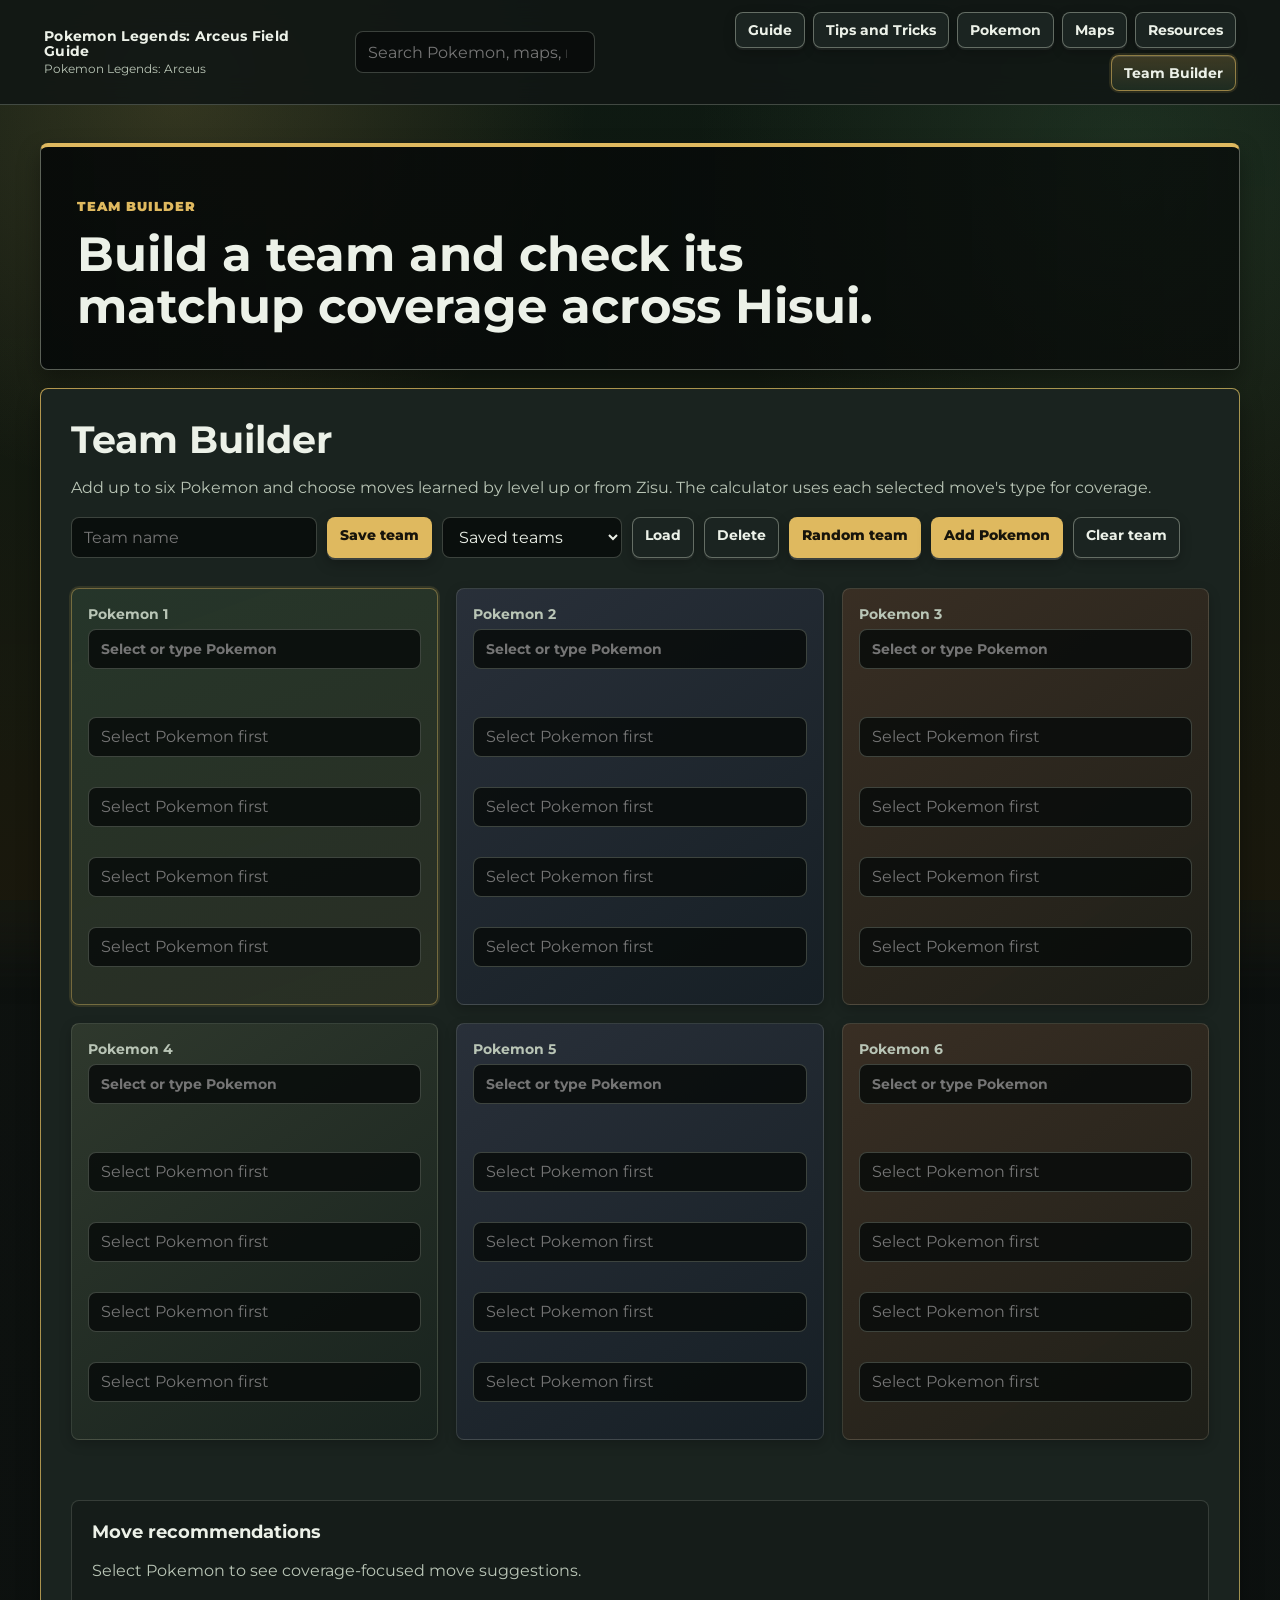
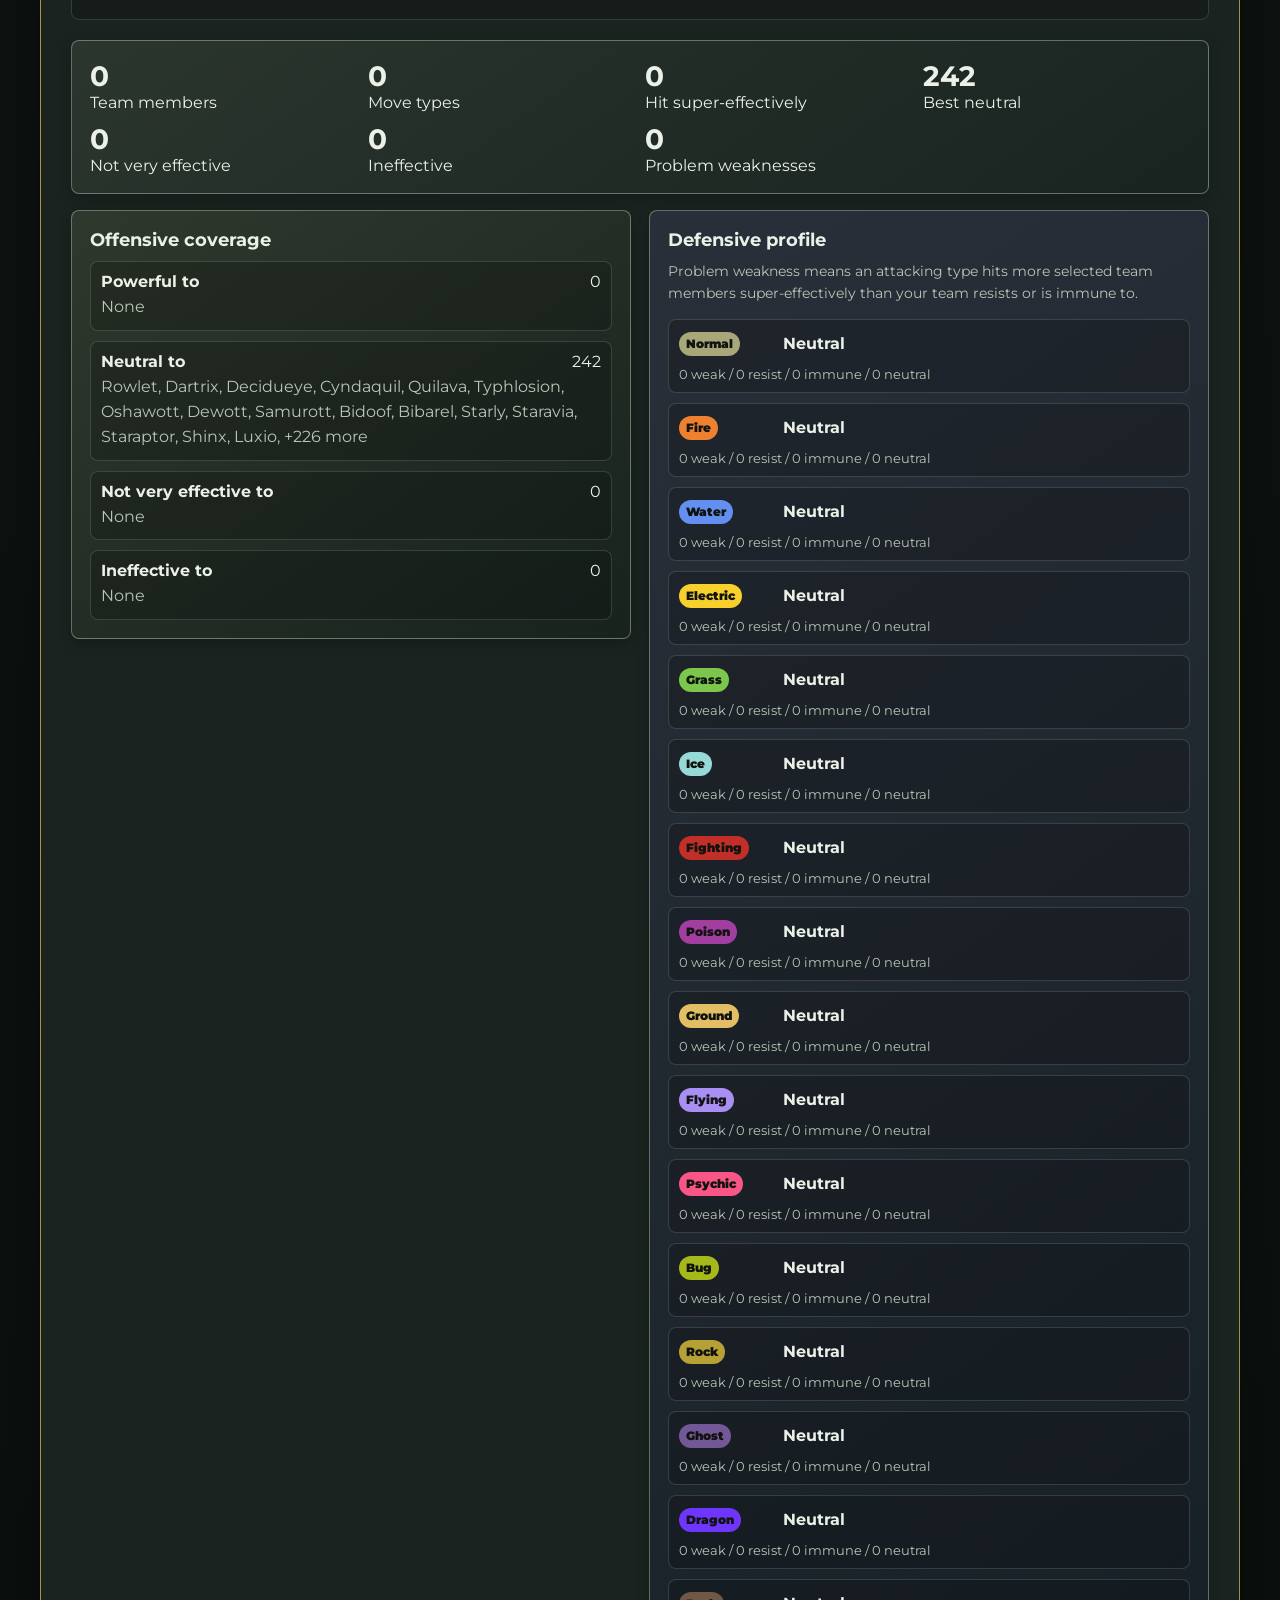
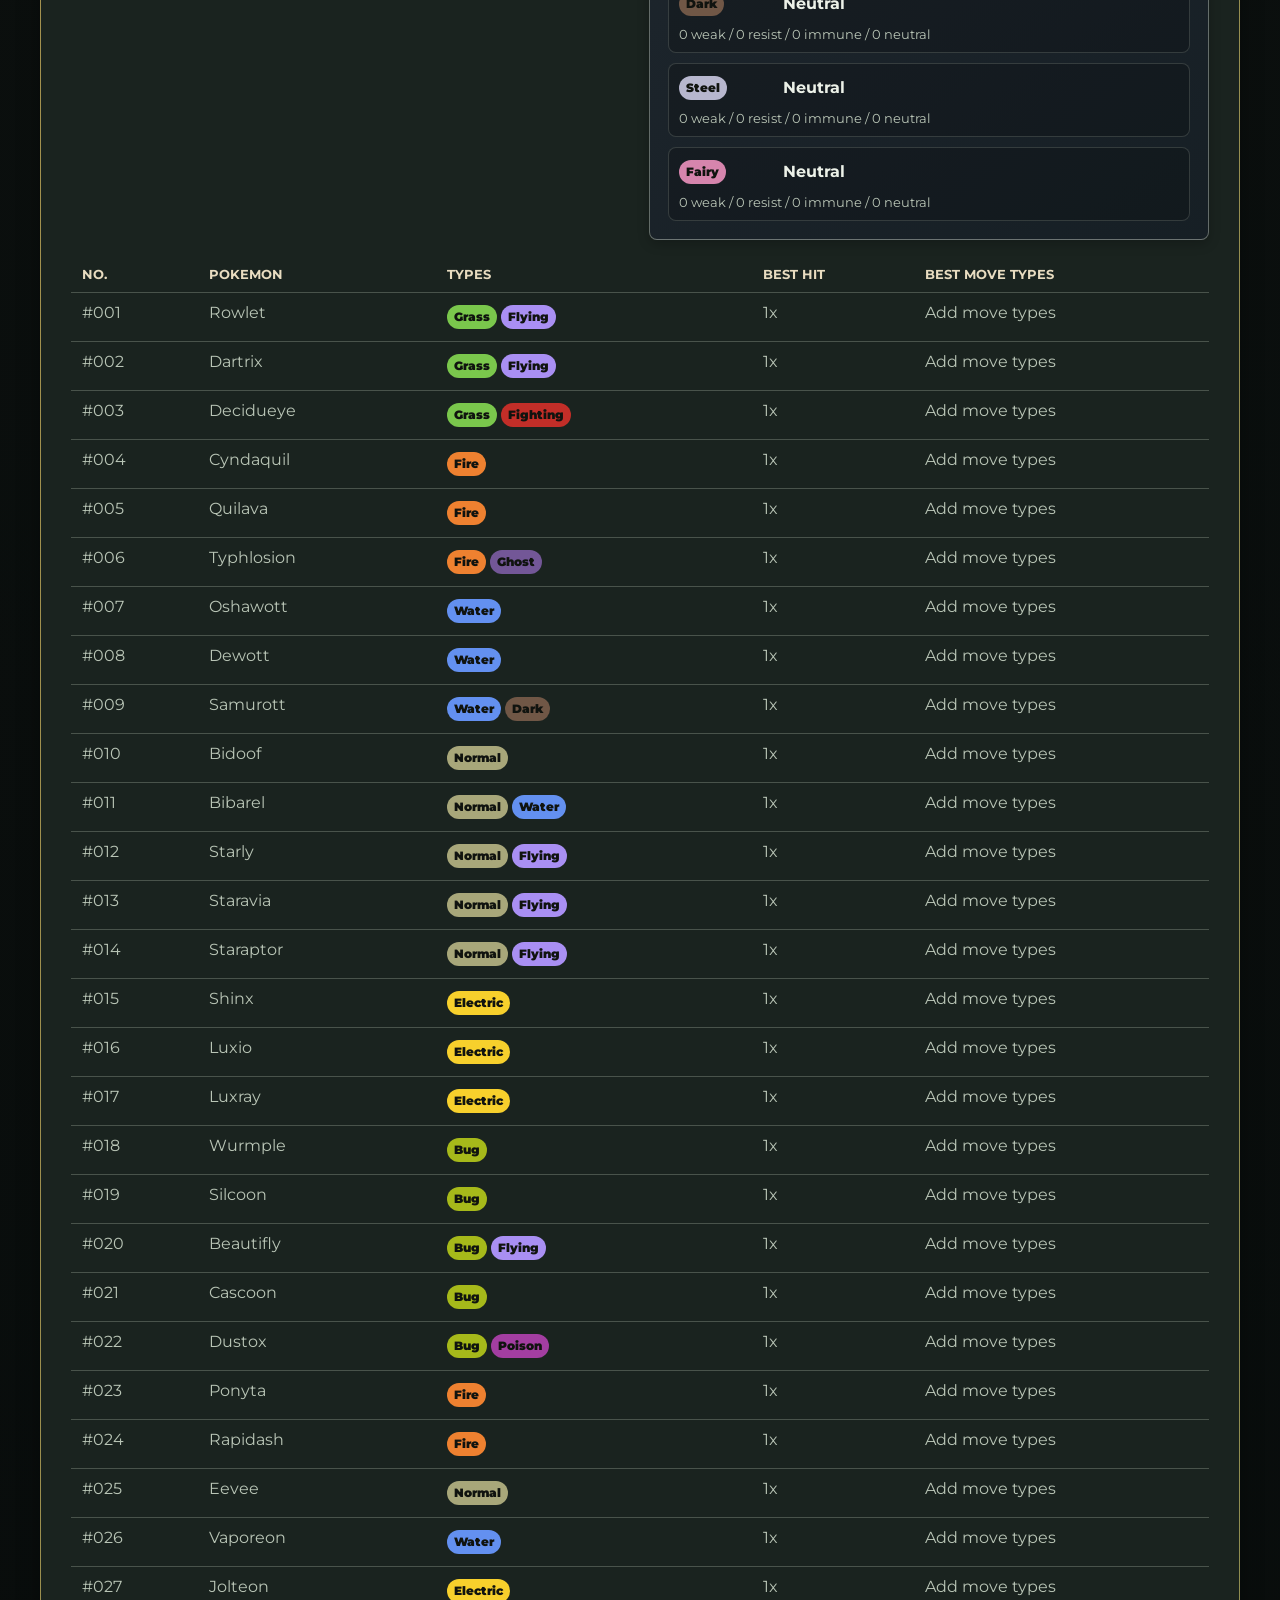
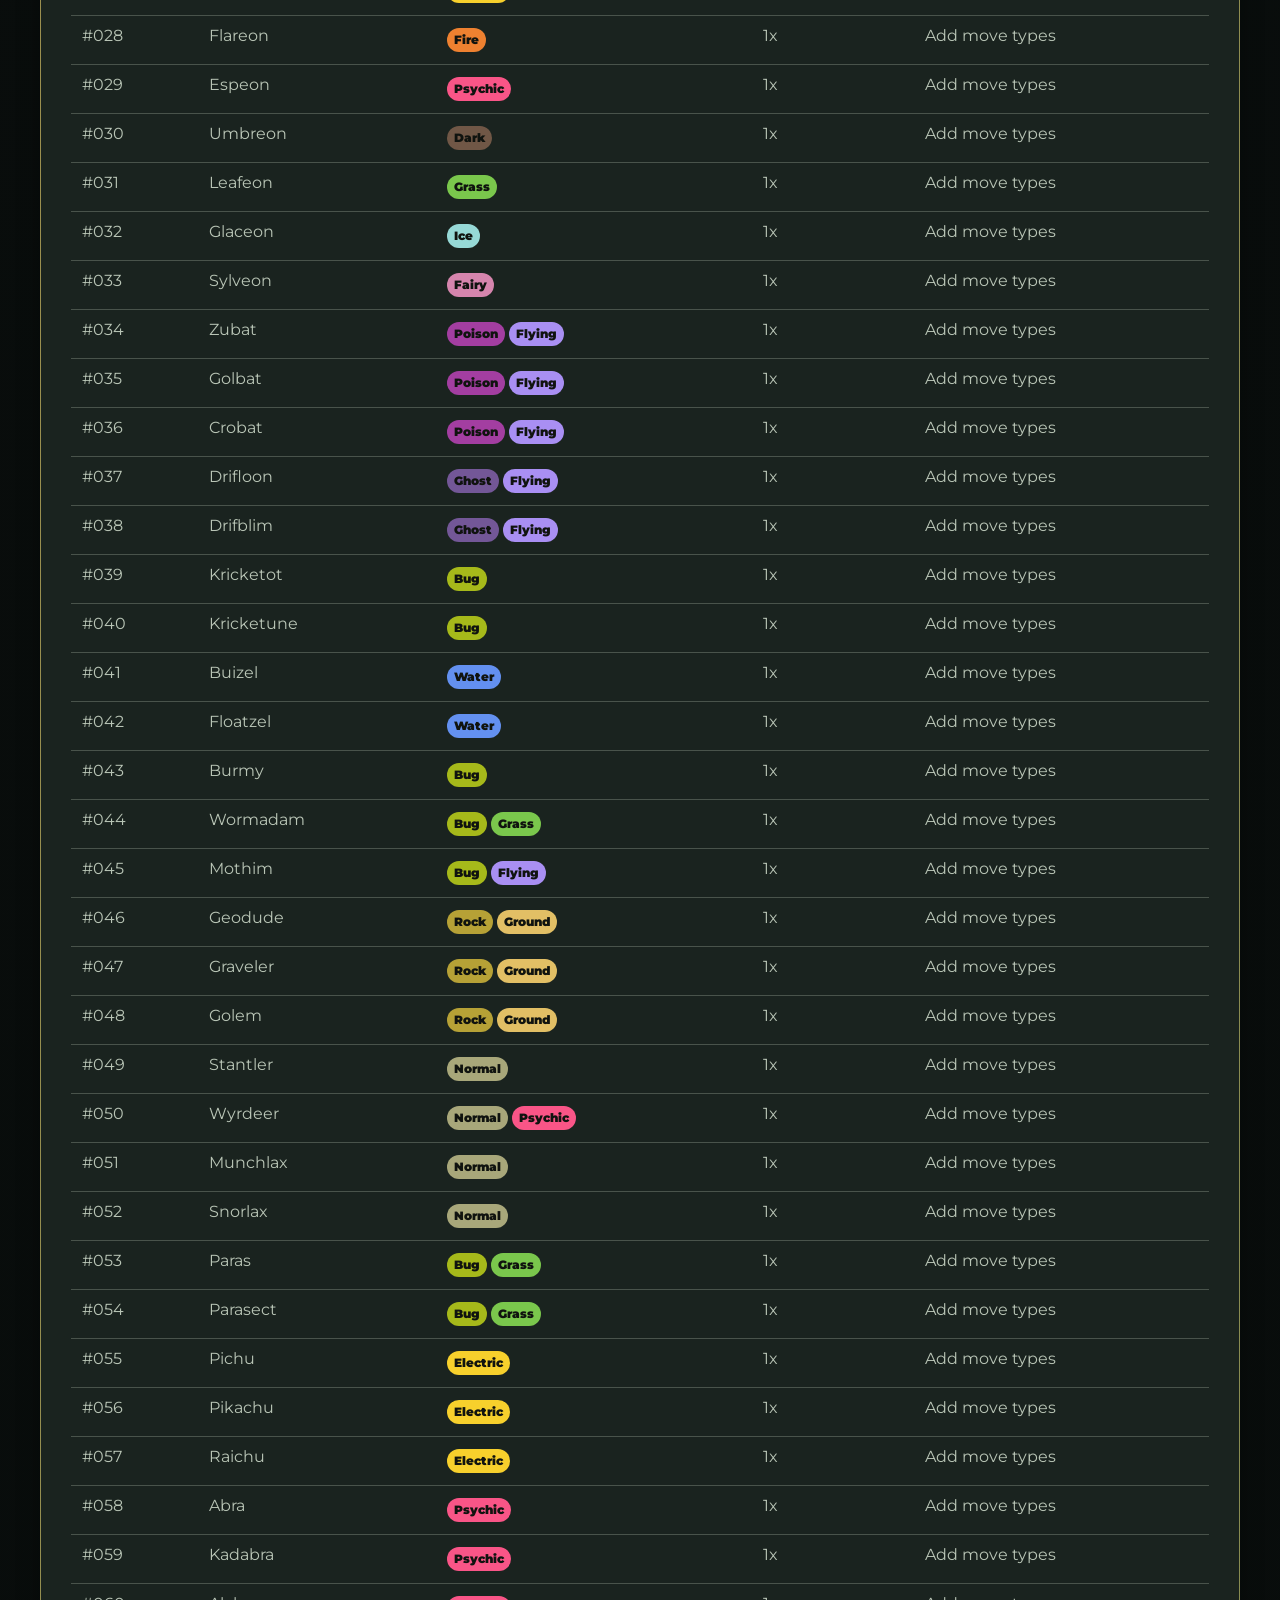
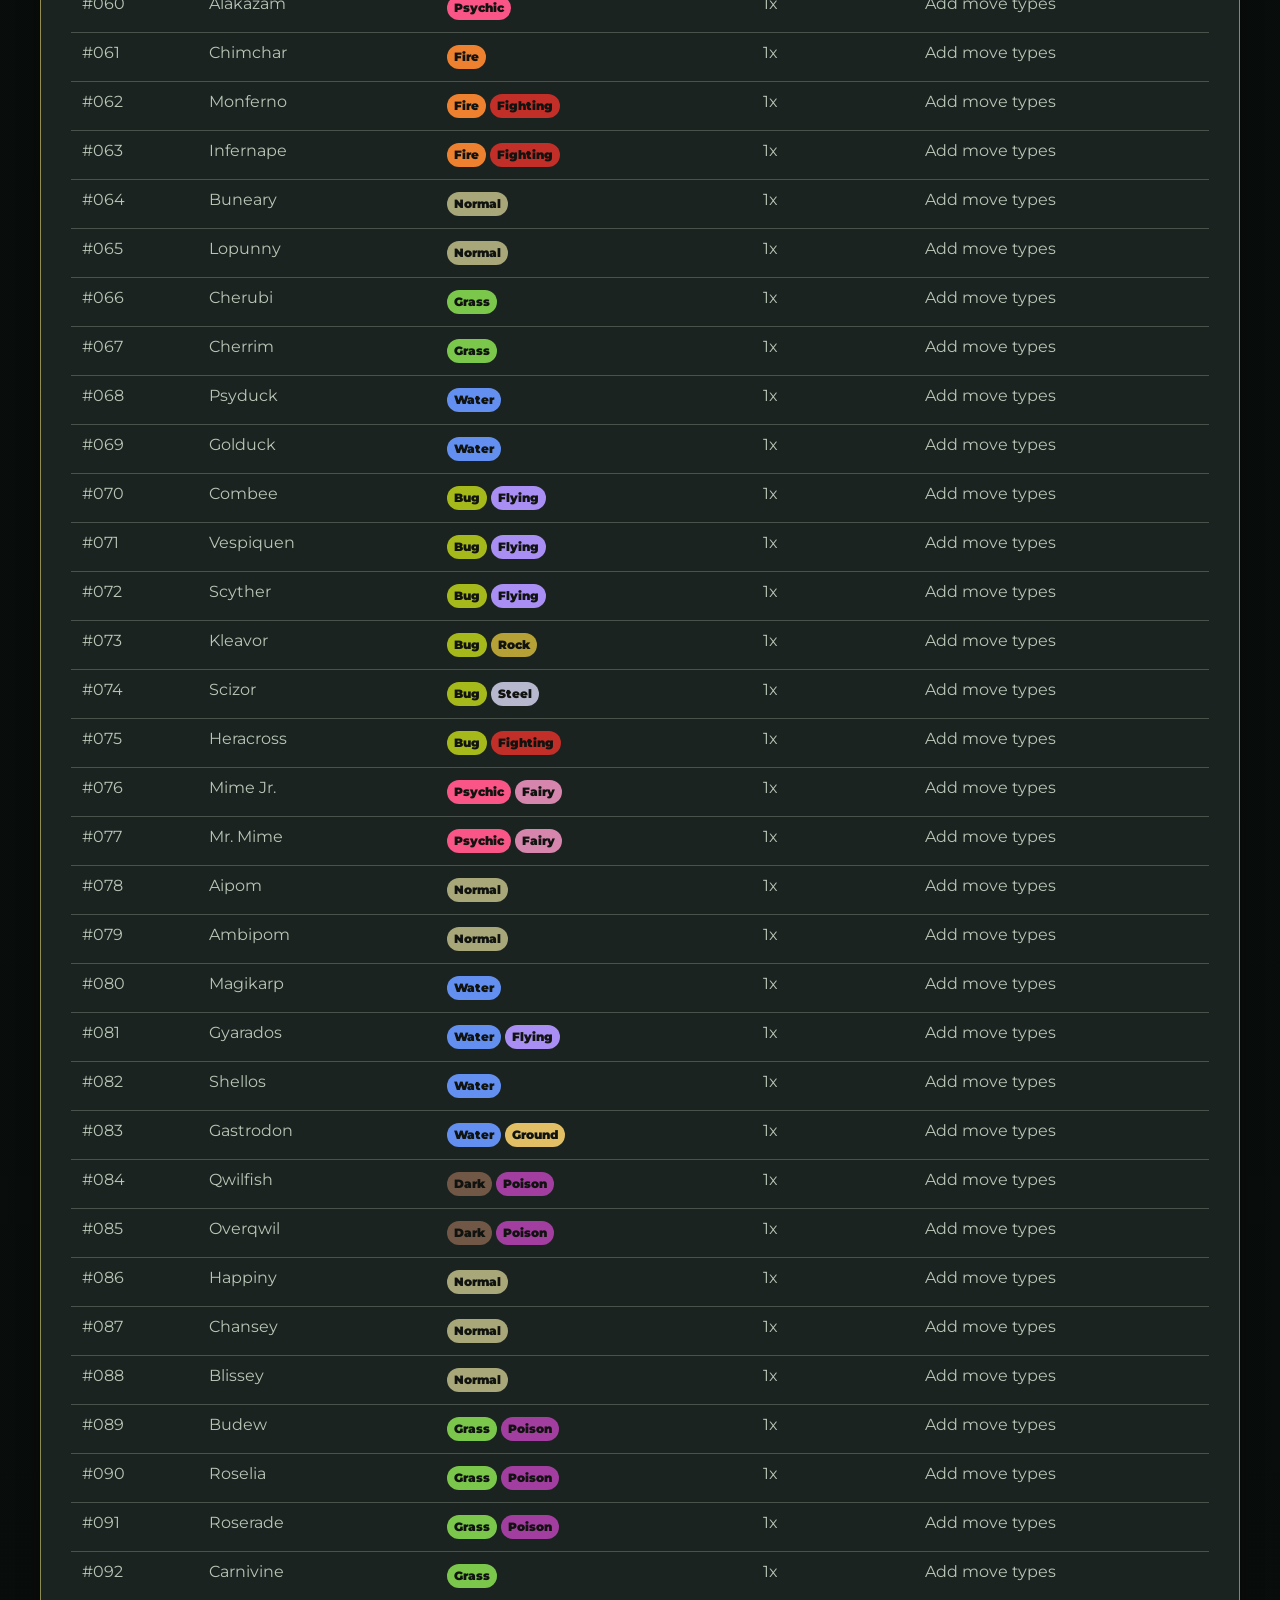
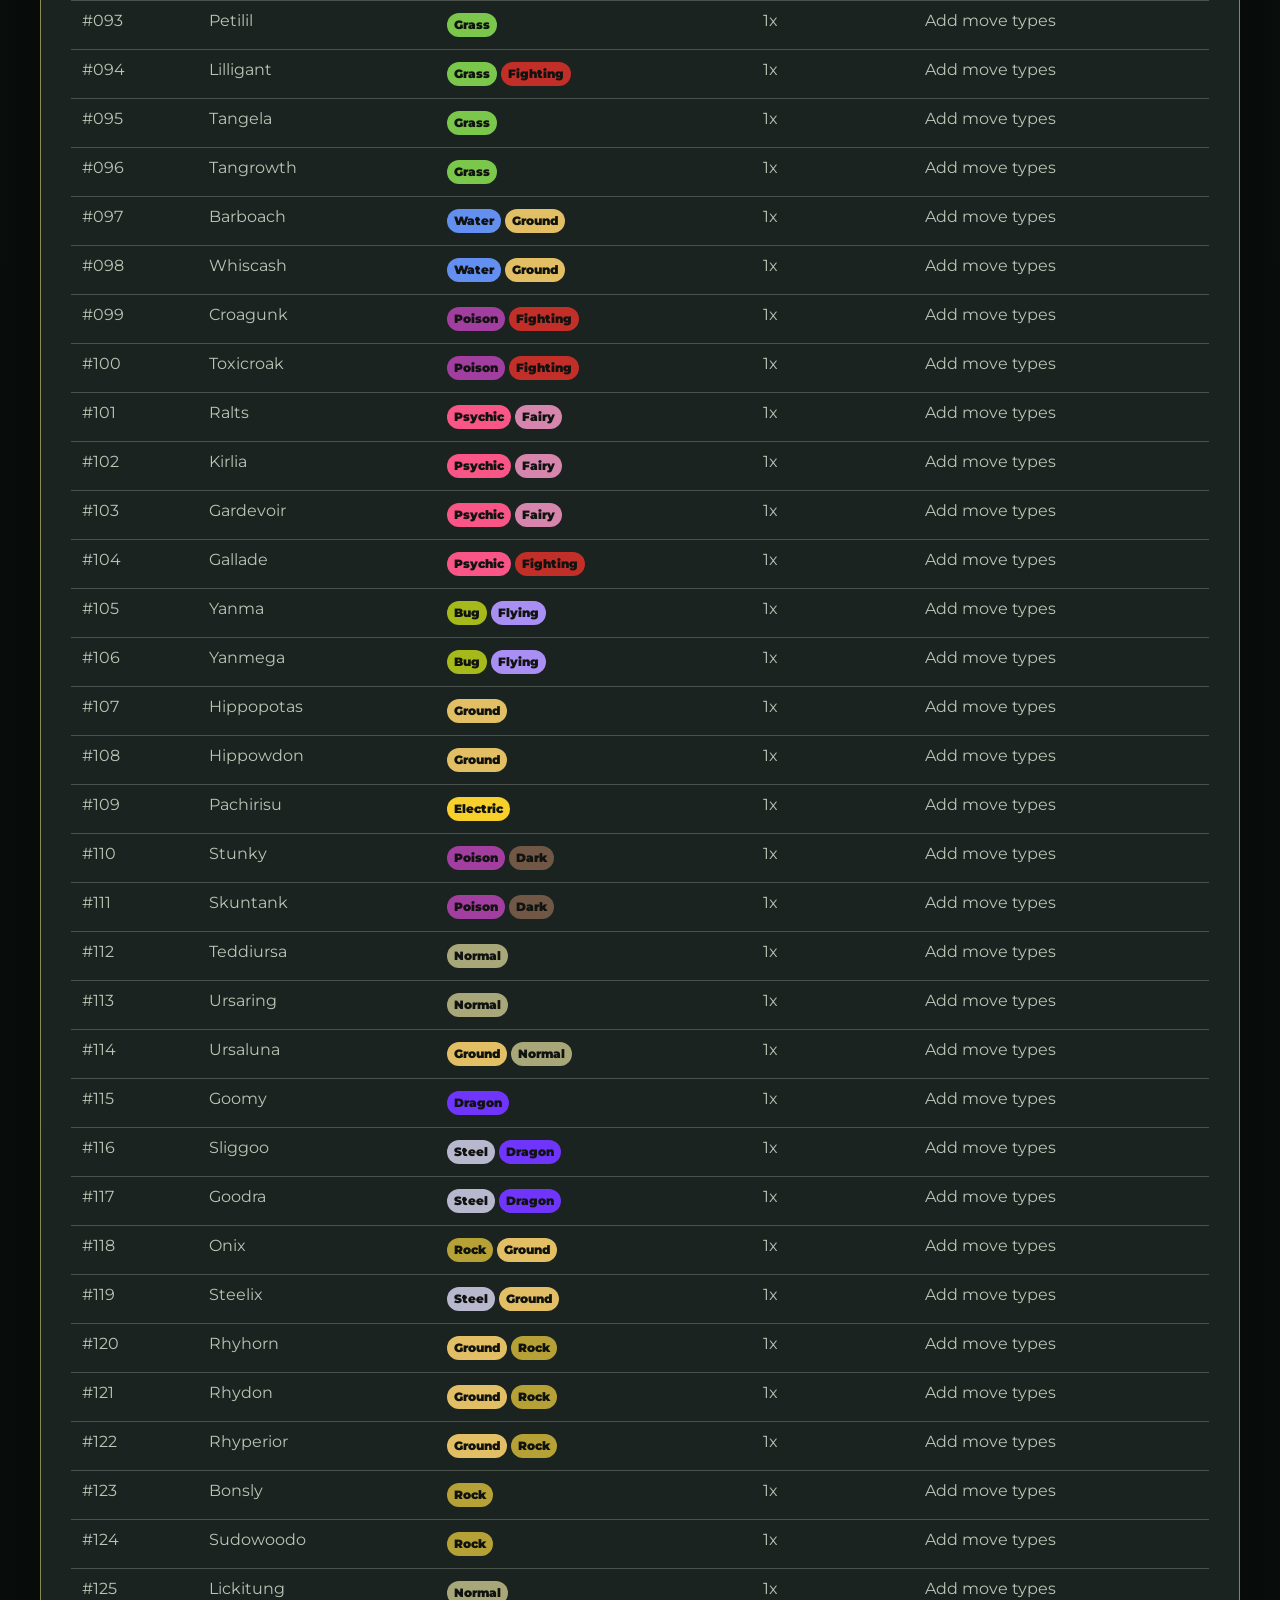
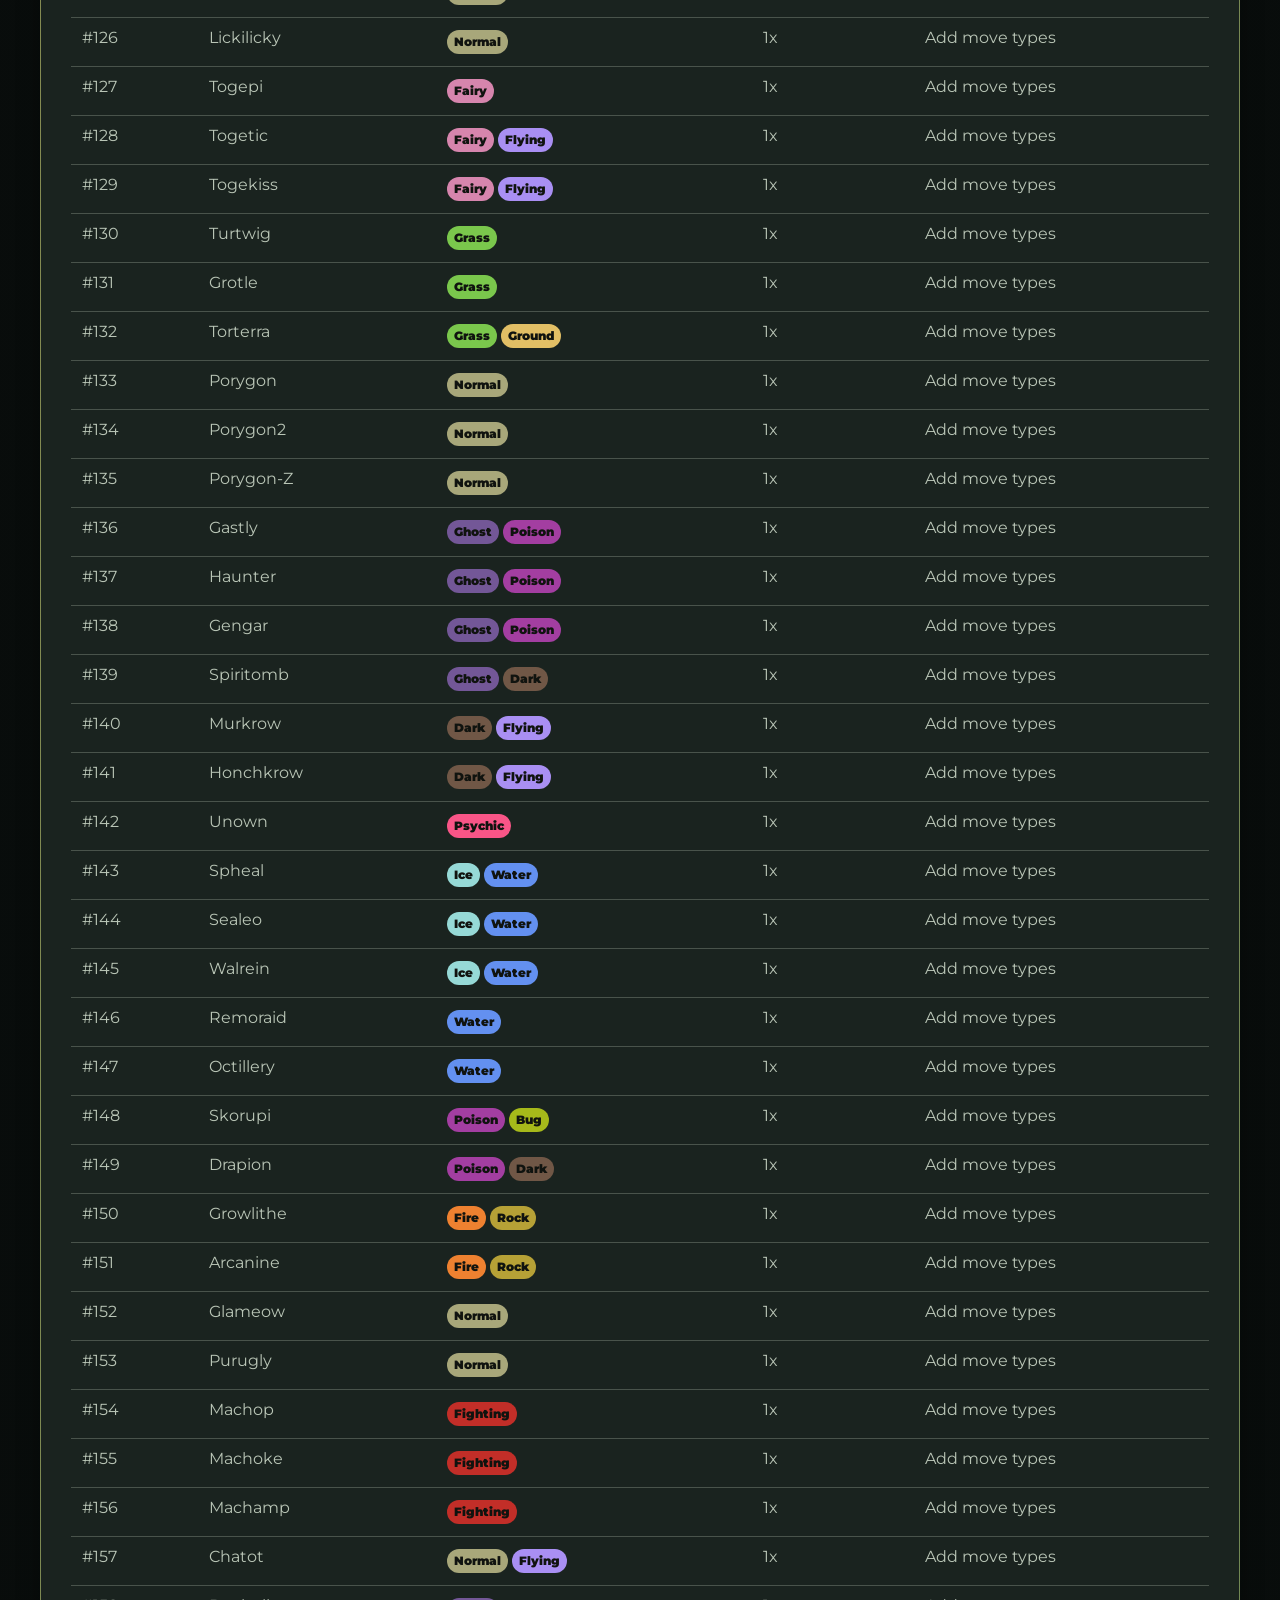
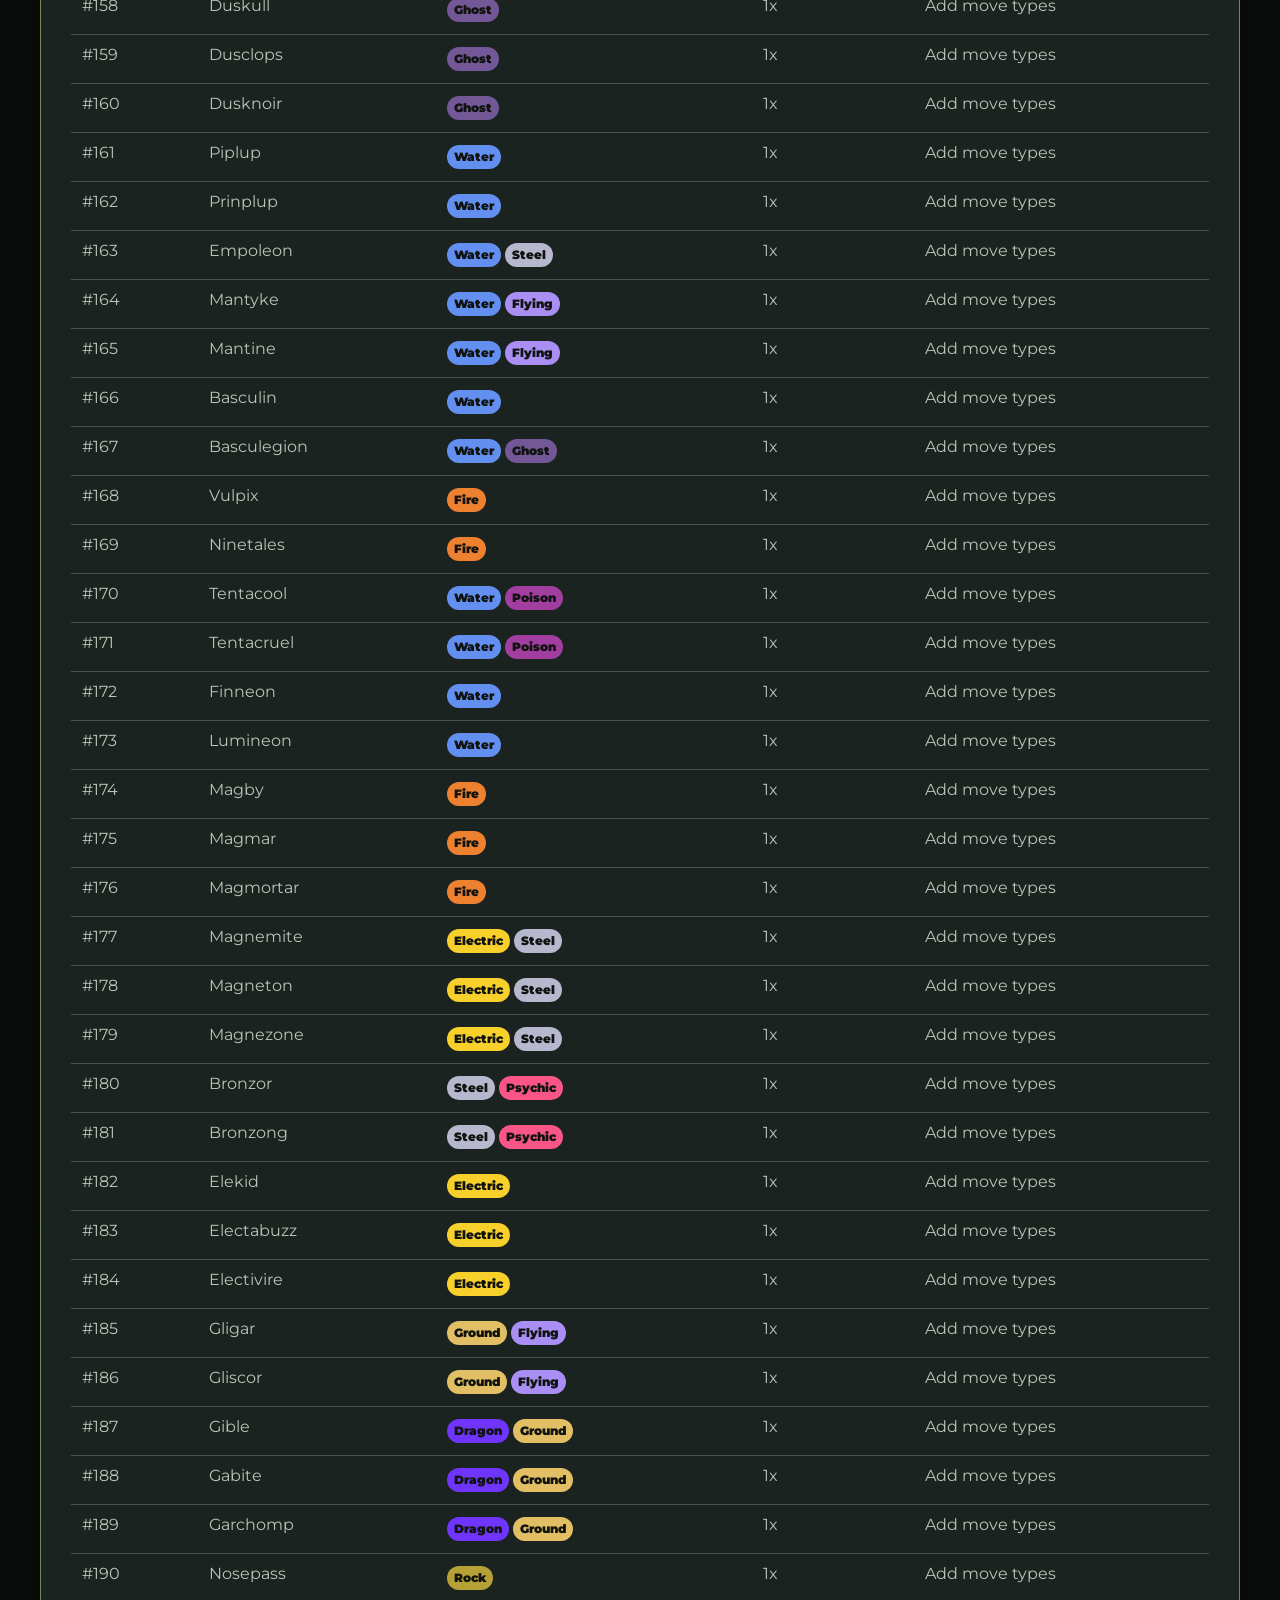
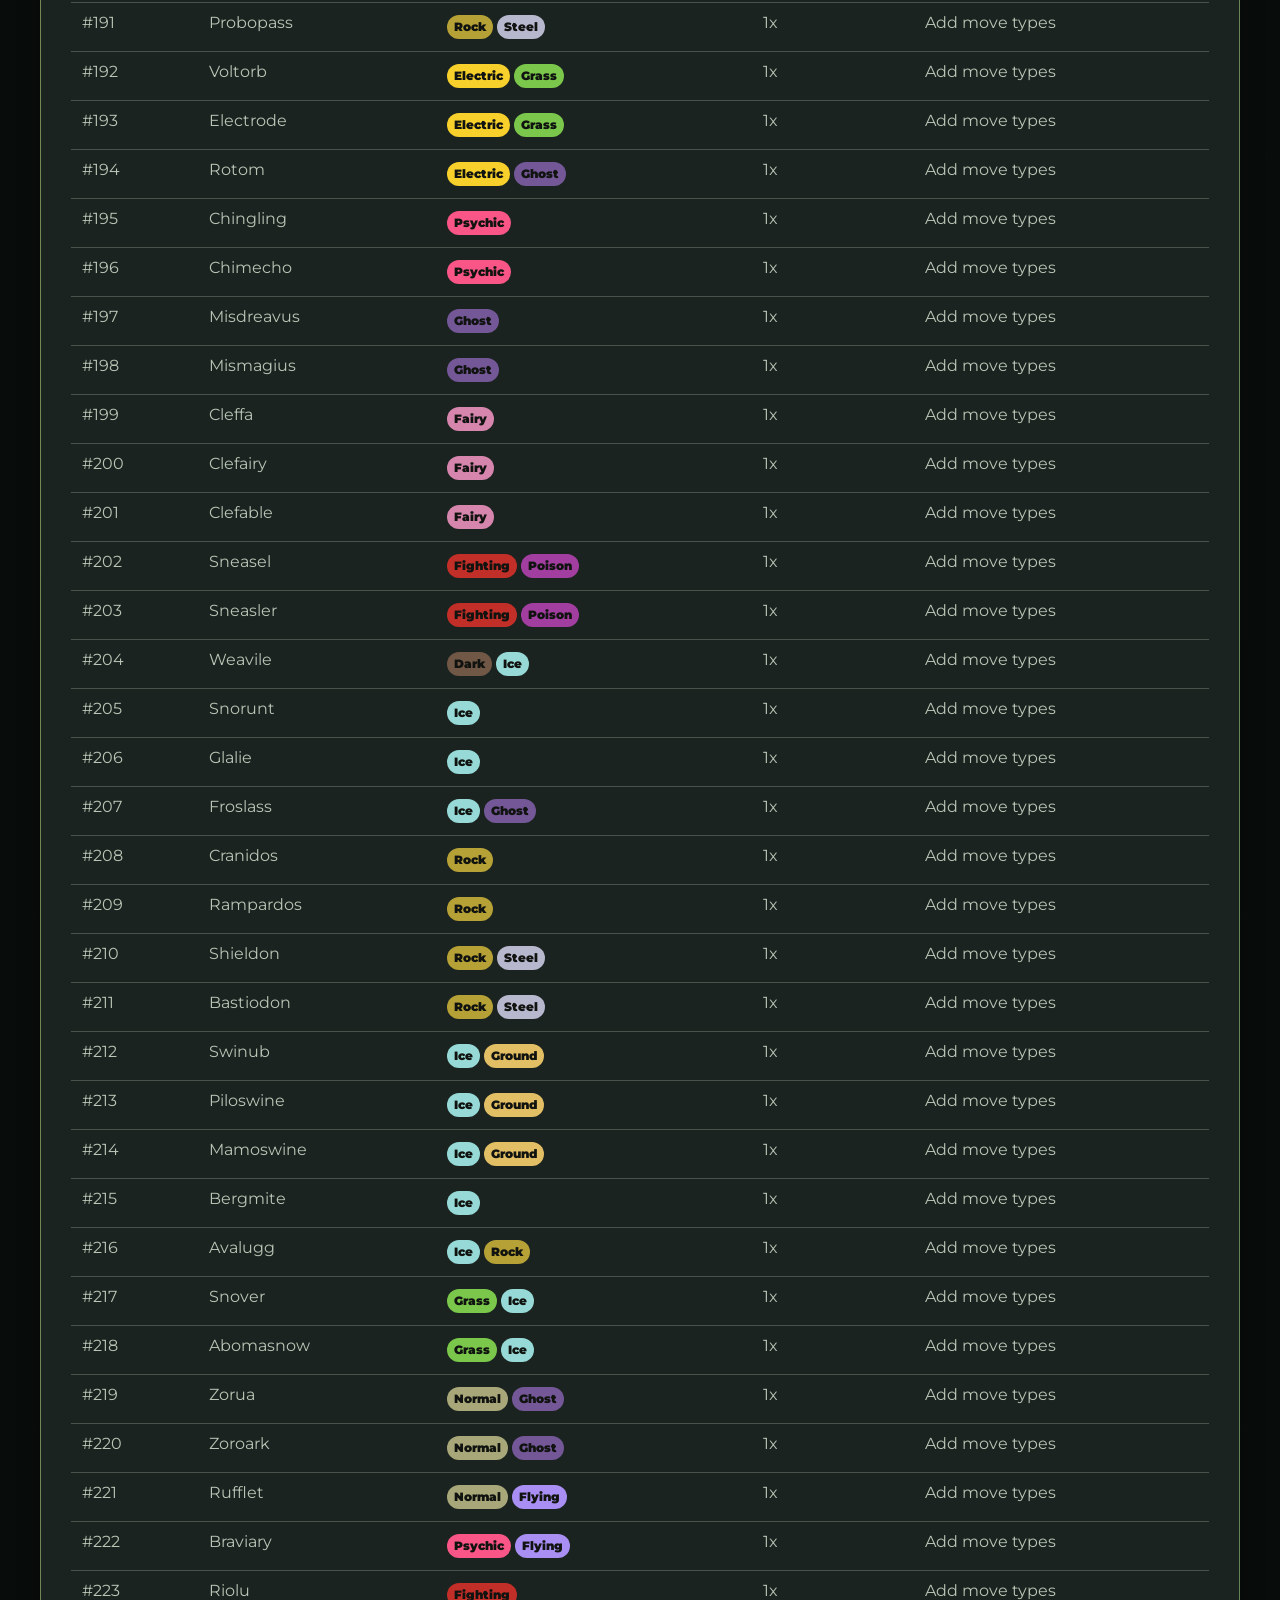
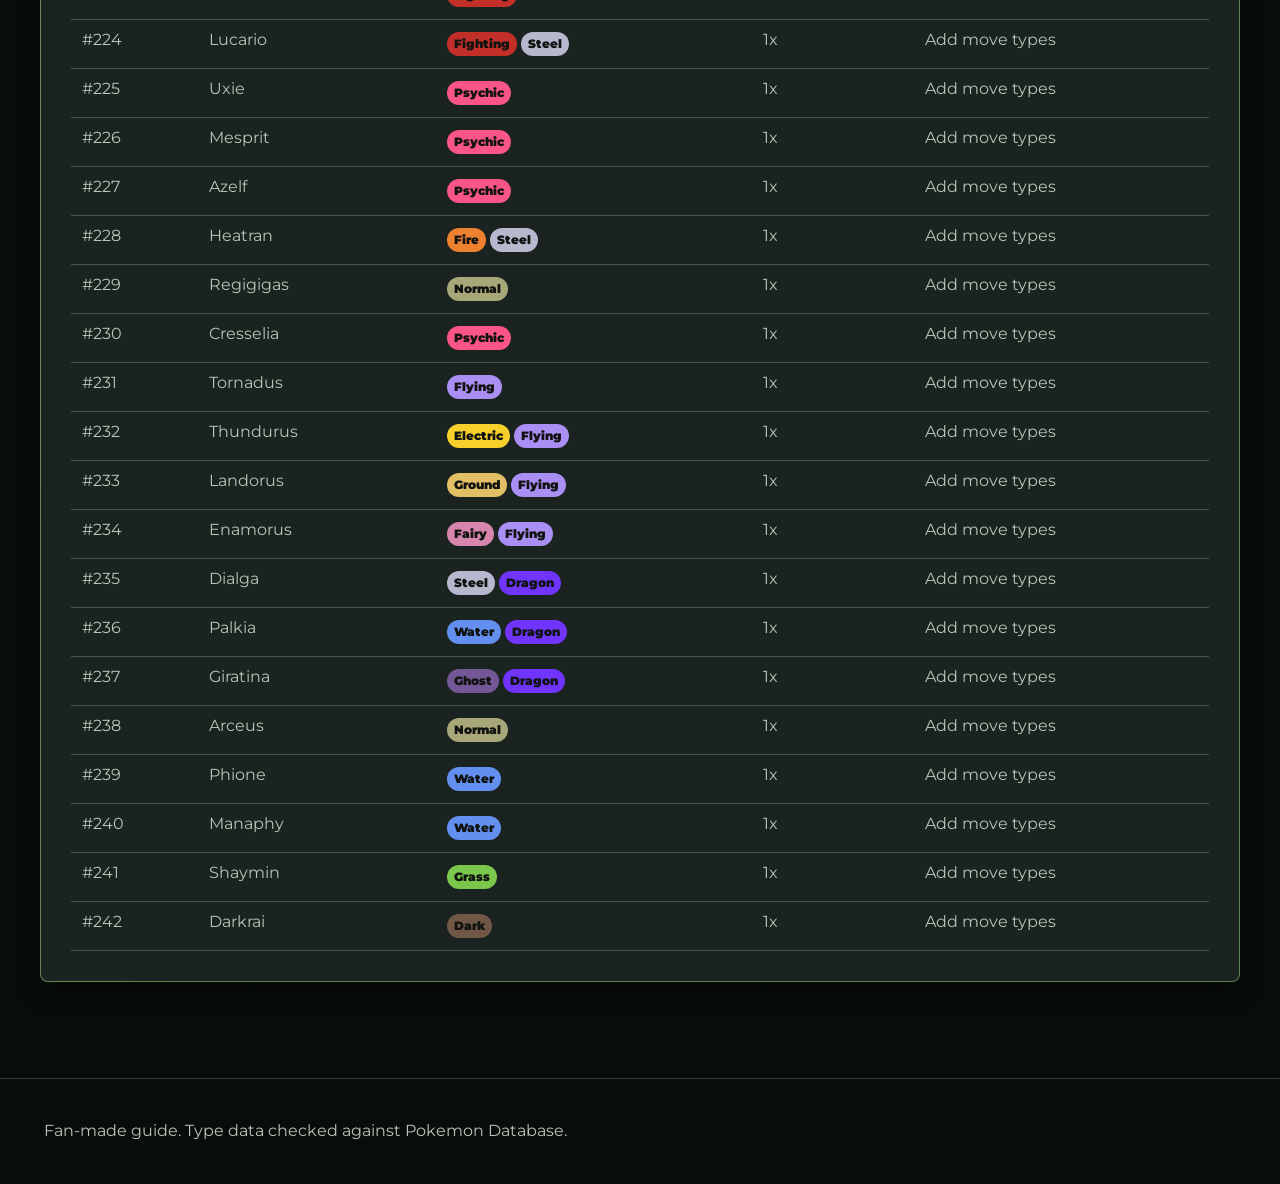
==== commit 2a7e1f47: "Fix map markers and team builder polish" ====
--- a/calculator.html
+++ b/calculator.html
@@ -4,7 +4,7 @@
   <meta charset="utf-8">
   <meta name="viewport" content="width=device-width, initial-scale=1">
   <title>Team Builder | Pokemon Legends: Arceus Field Guide</title>
-  <link rel="stylesheet" href="styles.css">
+  <link rel="stylesheet" href="styles.css?v=20260525b">
 </head>
 <body data-page="calculator">
   <header class="site-header">
@@ -24,7 +24,7 @@
         <button class="button" id="loadTeam" type="button">Load</button>
         <button class="button" id="deleteTeam" type="button">Delete</button>
         <button class="button primary" id="randomTeam" type="button">Random team</button>
-        <button class="button" id="jumpToCoverage" type="button">Jump to coverage</button>
+        <button class="button floating-jump" id="jumpToCoverage" type="button" aria-label="Jump to coverage">&#8595;</button>
         <button class="button primary" id="addTeamSlot" type="button">Add Pokemon</button>
         <button class="button" id="clearTeam" type="button">Clear team</button>
       </div>
@@ -54,6 +54,6 @@
   <script src="pla-learnsets.js"></script>
   <script src="pla-move-details.js"></script>
   <script src="pla-base-stats.js"></script>
-  <script src="app.js"></script>
+  <script src="app.js?v=20260525b"></script>
 </body>
 </html>
--- a/styles.css
+++ b/styles.css
@@ -229,6 +229,13 @@
   transform: translateY(-1px);
 }
 
+.hero-actions .button:hover,
+.home-card:hover {
+  border-color: rgba(223, 185, 95, .68);
+  box-shadow: 0 0 0 2px rgba(223, 185, 95, .16), 0 9px 20px rgba(0, 0, 0, .34);
+  transform: translateY(-2px);
+}
+
 .top-nav a[aria-current="page"] {
   background: linear-gradient(180deg, rgba(223, 185, 95, .22), rgba(112, 166, 109, .14));
   box-shadow: inset 0 1px 0 rgba(255, 255, 255, .12), 0 0 0 2px rgba(223, 185, 95, .12);
@@ -305,7 +312,7 @@
   display: inline-block;
   font-kerning: normal;
   font-feature-settings: "kern" 1;
-  letter-spacing: 0;
+  letter-spacing: -.025em;
   line-height: .9;
   margin: 8px 0 22px;
   max-width: 980px;
@@ -842,10 +849,23 @@
 }
 
 .detail-stat-chart {
-  max-width: 520px;
+  max-width: 780px;
+  padding: 12px 0;
+}
+
+.detail-stat-chart .stat-row {
+  gap: 9px;
+  grid-template-columns: 76px 42px minmax(120px, 1fr);
+  min-height: 31px;
+}
+
+.detail-stat-chart .stat-track {
+  height: 16px;
+  max-width: 285px;
 }
 
 .map-shell {
+  align-items: stretch;
   display: grid;
   gap: 16px;
   grid-template-columns: minmax(0, 1fr) minmax(250px, 330px);
@@ -979,12 +999,28 @@
   margin-bottom: 4px;
 }
 
+.map-details {
+  display: flex;
+  flex-direction: column;
+  max-height: 100%;
+  min-height: 0;
+  overflow: hidden;
+}
+
 .map-list {
   display: grid;
+  flex: 1 1 auto;
   gap: 8px;
   margin-top: 14px;
-  max-height: 420px;
+  max-height: none;
+  min-height: 0;
   overflow: auto;
+}
+
+.map-list h4 {
+  color: var(--gold);
+  font-family: var(--heading-font);
+  margin: 0 0 2px;
 }
 
 .map-counts {
@@ -1072,6 +1108,34 @@
 .team-builder-actions select {
   min-width: 180px;
   width: auto;
+}
+
+.floating-jump {
+  align-items: center;
+  border-radius: 999px;
+  bottom: 22px;
+  box-shadow: 0 12px 24px rgba(0, 0, 0, .38), 0 0 0 2px rgba(223, 185, 95, .12);
+  font-size: 22px;
+  height: 48px;
+  left: 50%;
+  min-height: 48px;
+  opacity: 0;
+  padding: 0;
+  pointer-events: none;
+  position: fixed;
+  transform: translate(-50%, 18px);
+  width: 48px;
+  z-index: 20;
+}
+
+.floating-jump.is-visible {
+  opacity: 1;
+  pointer-events: auto;
+  transform: translate(-50%, 0);
+}
+
+.floating-jump:hover {
+  transform: translate(-50%, -2px);
 }
 
 .team-builder-layout {
@@ -1586,6 +1650,7 @@
   min-height: 74px;
   padding: 22px;
   text-align: center;
+  transition: background .18s ease, border-color .18s ease, box-shadow .18s ease, transform .18s ease;
 }
 
 .home-card:nth-child(3n + 1) {
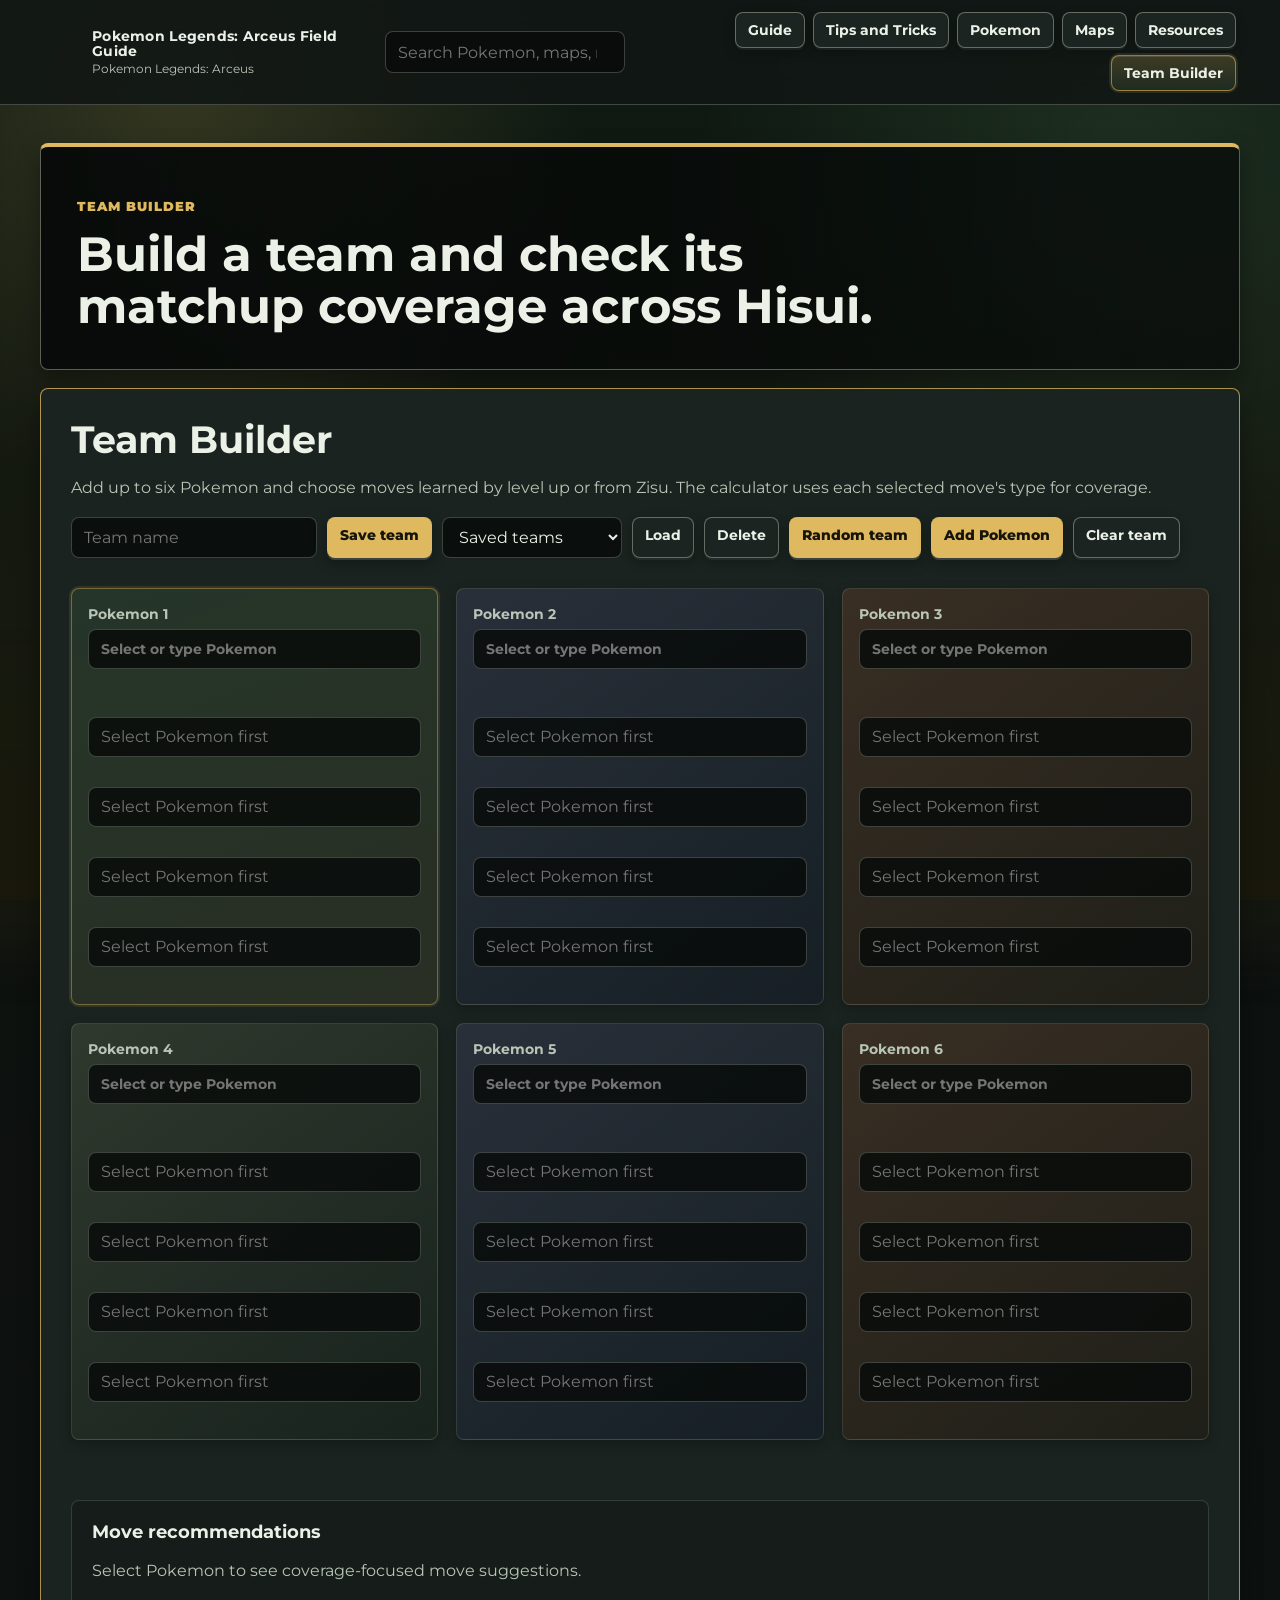
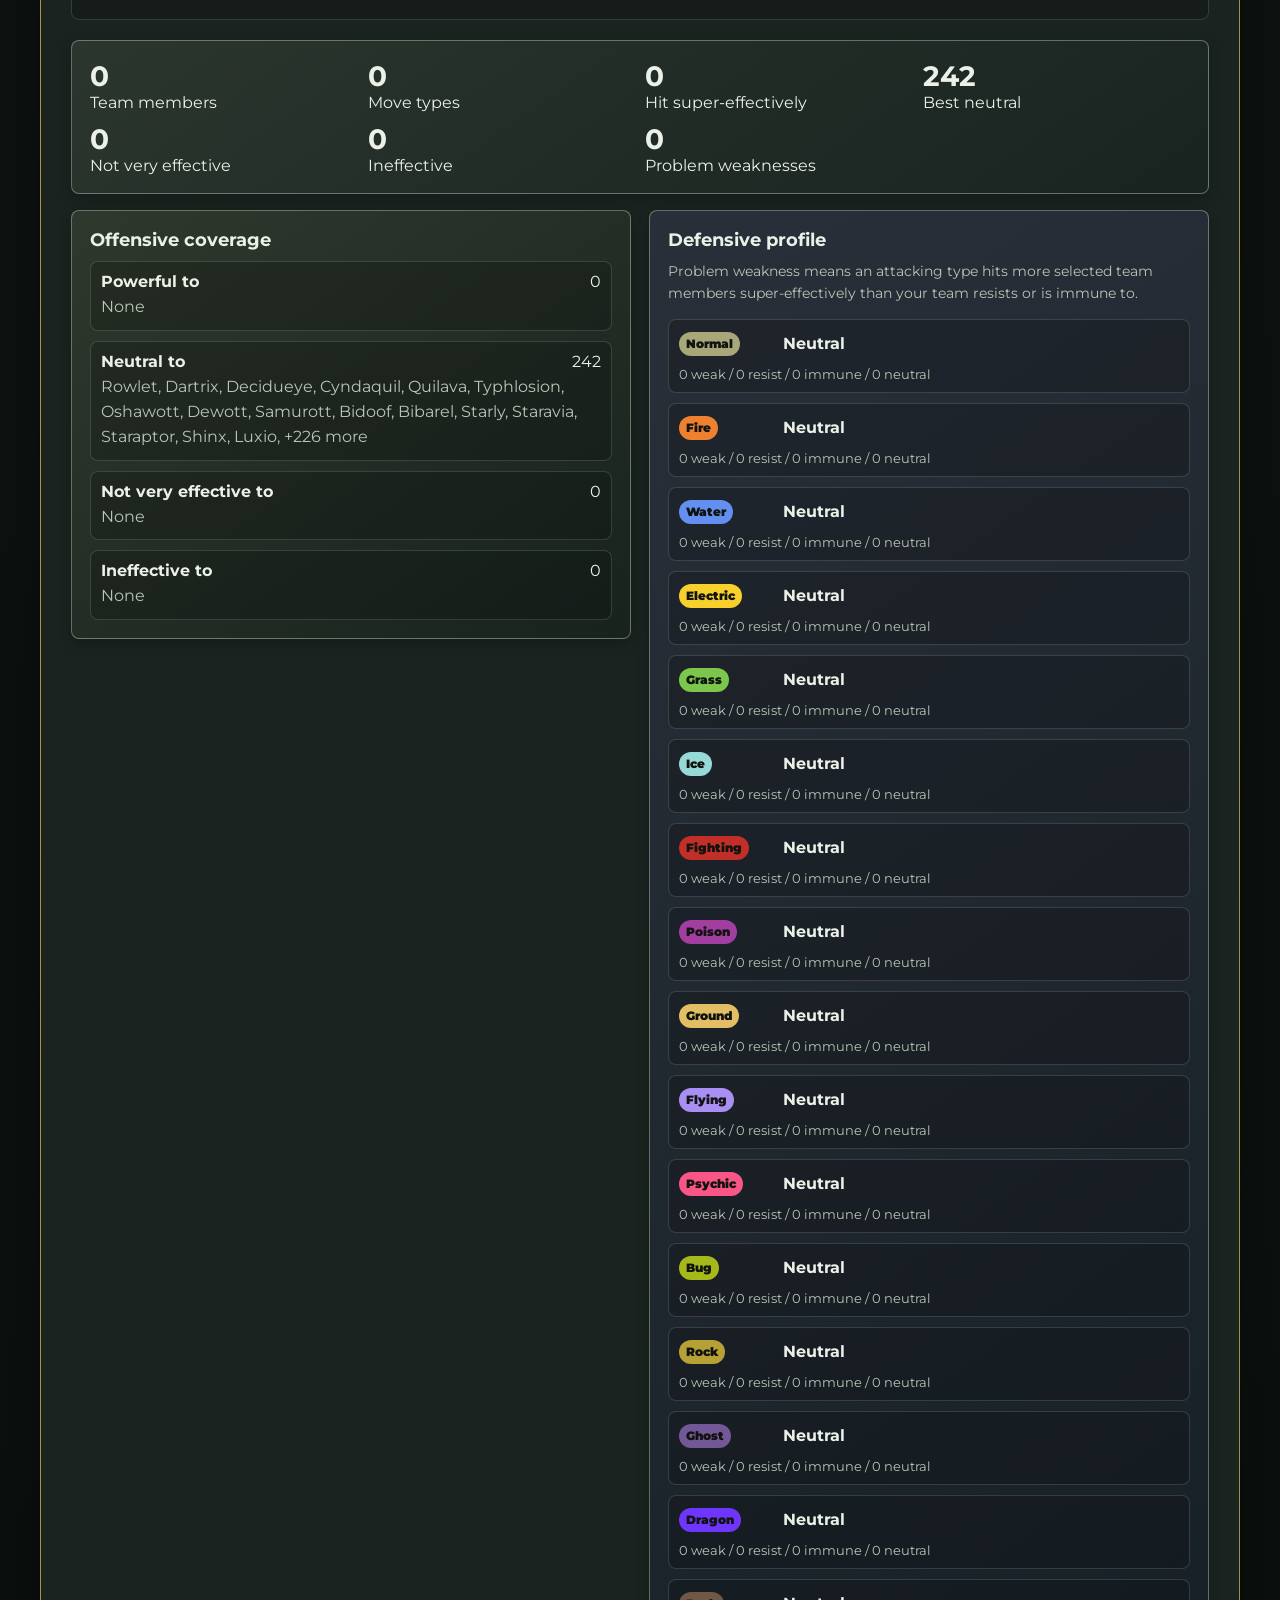
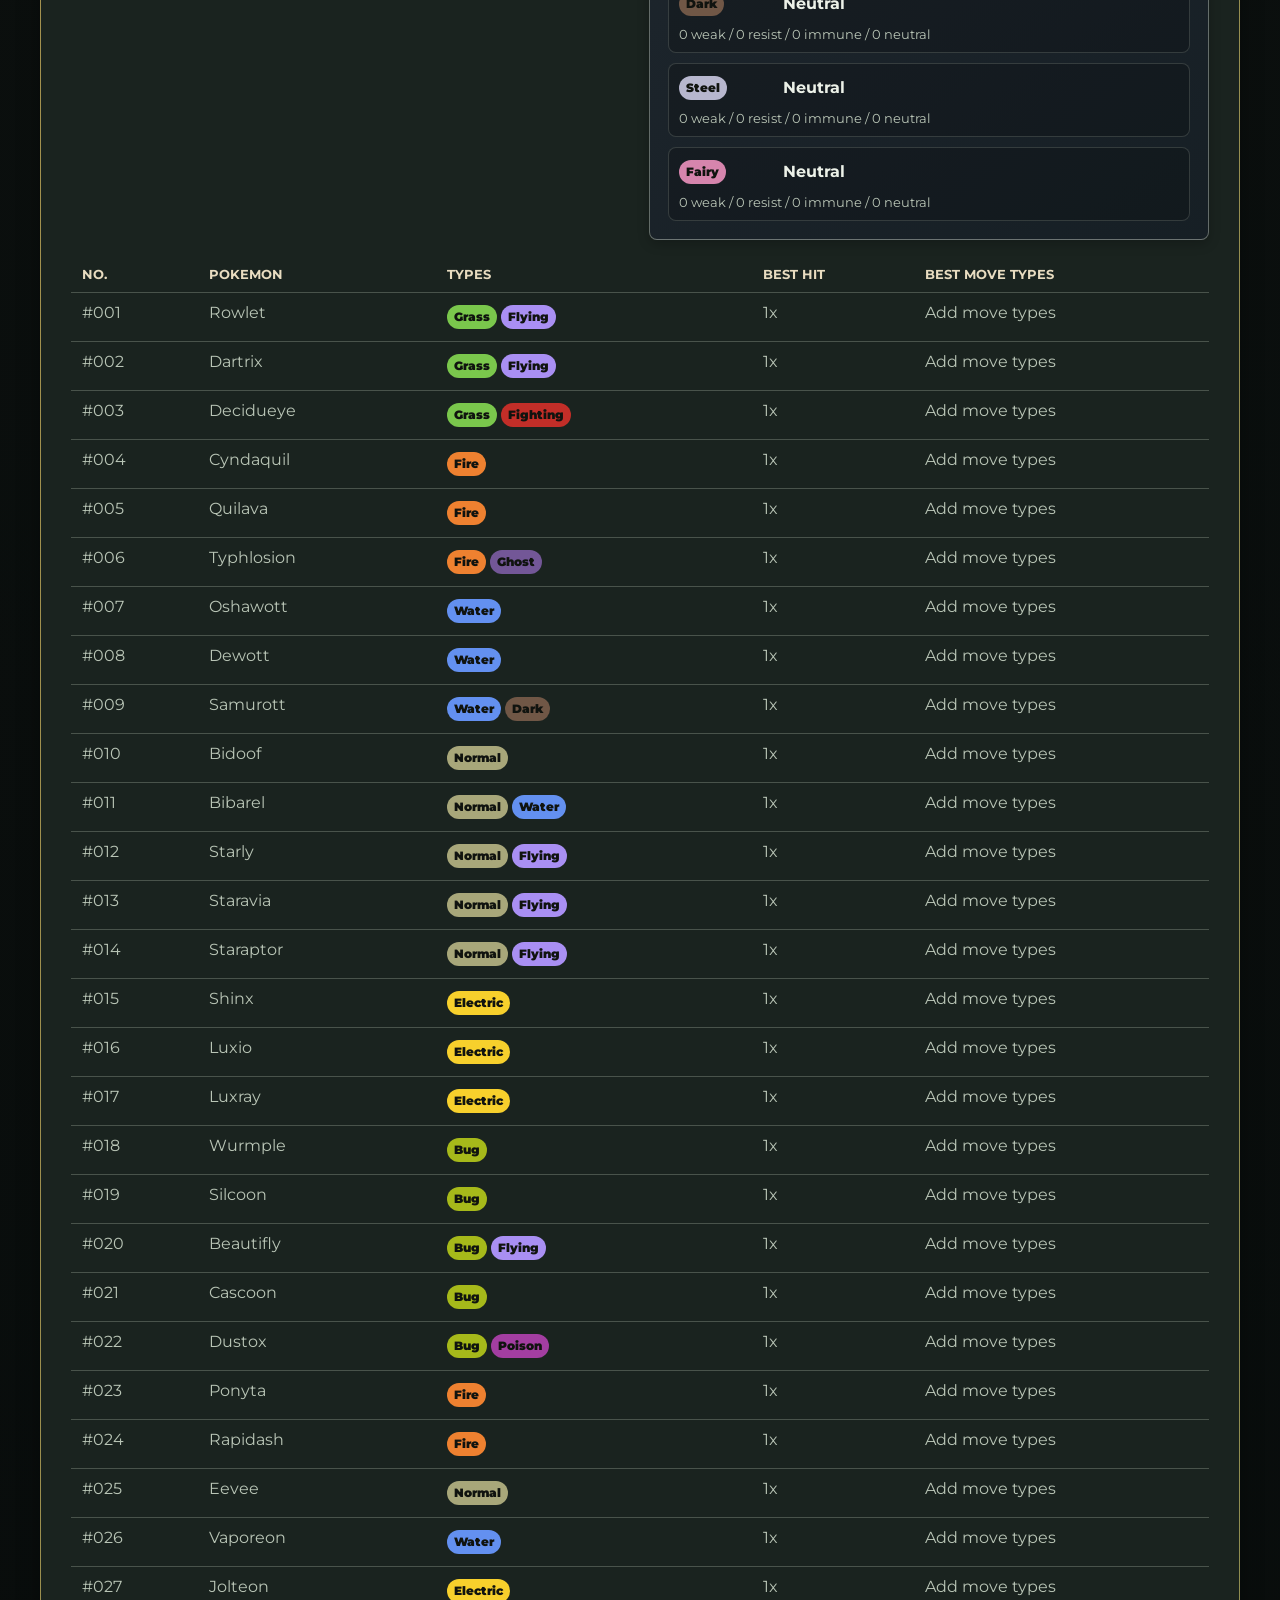
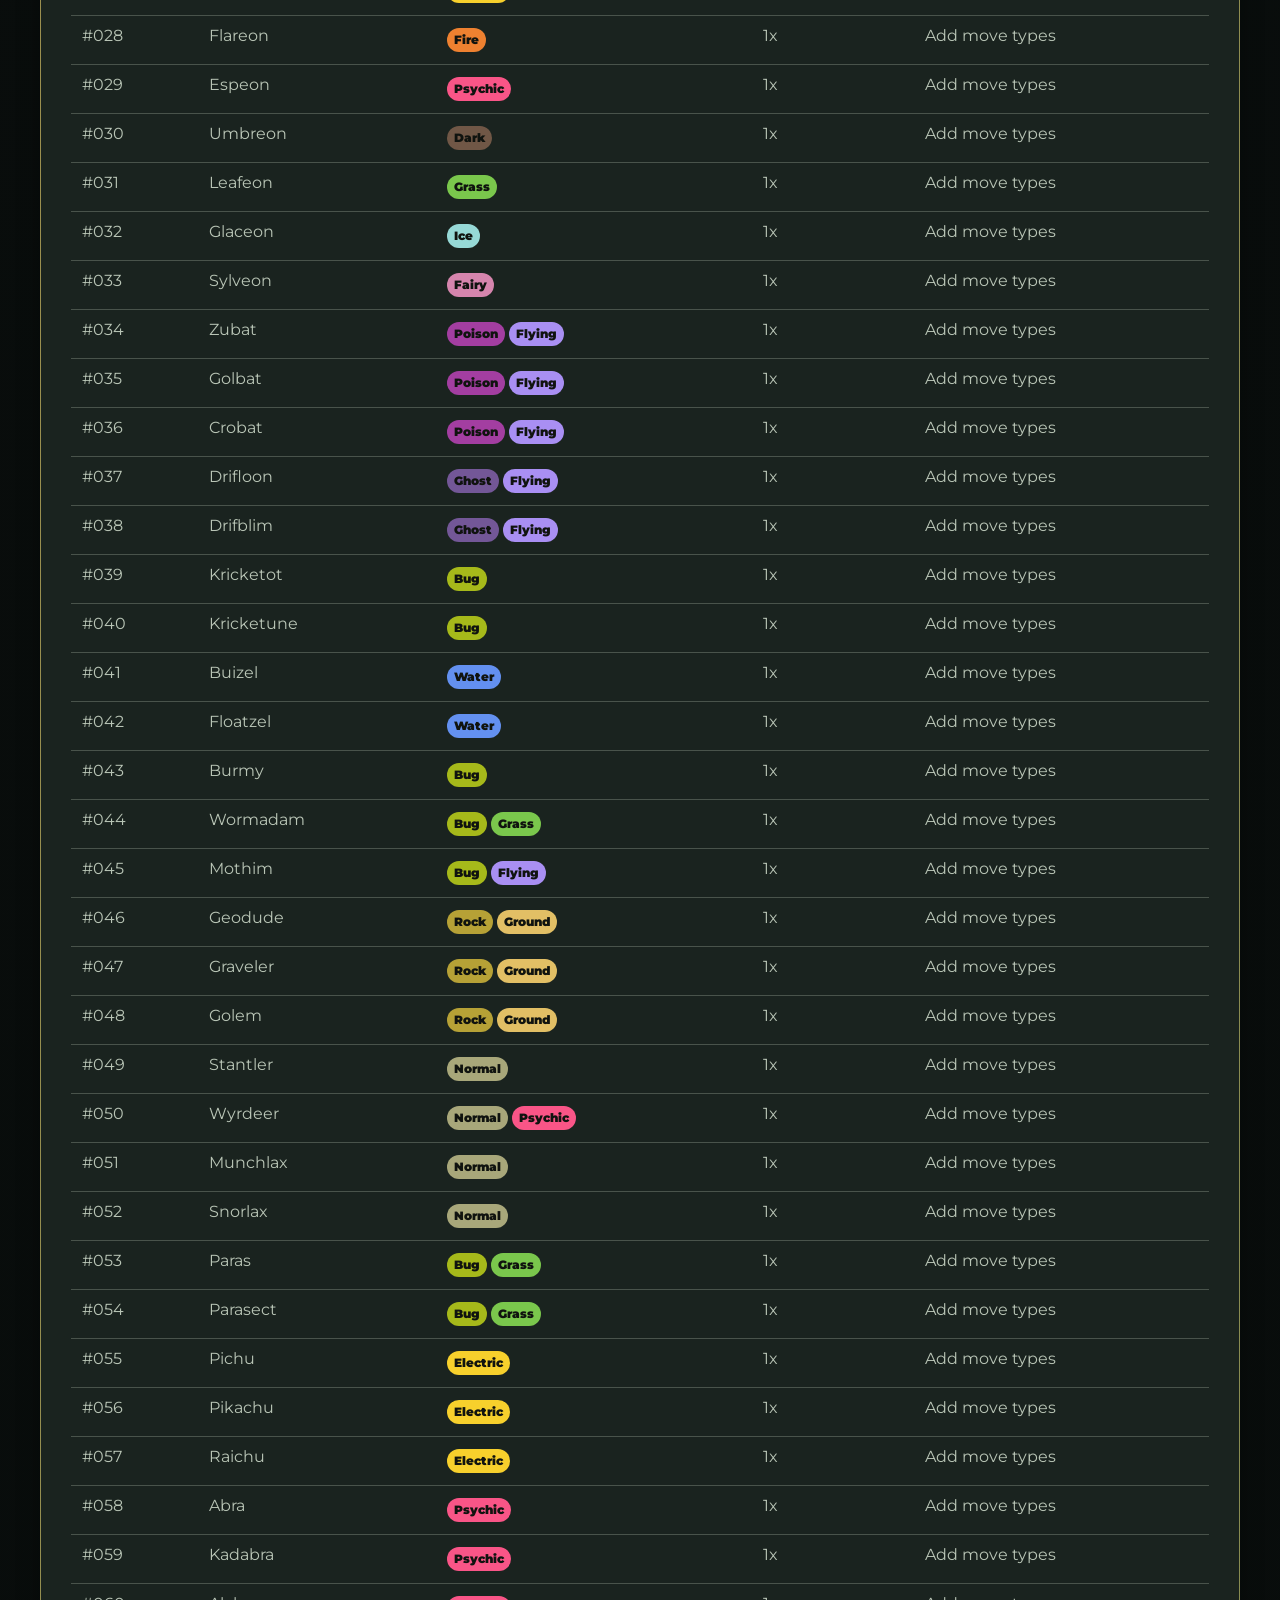
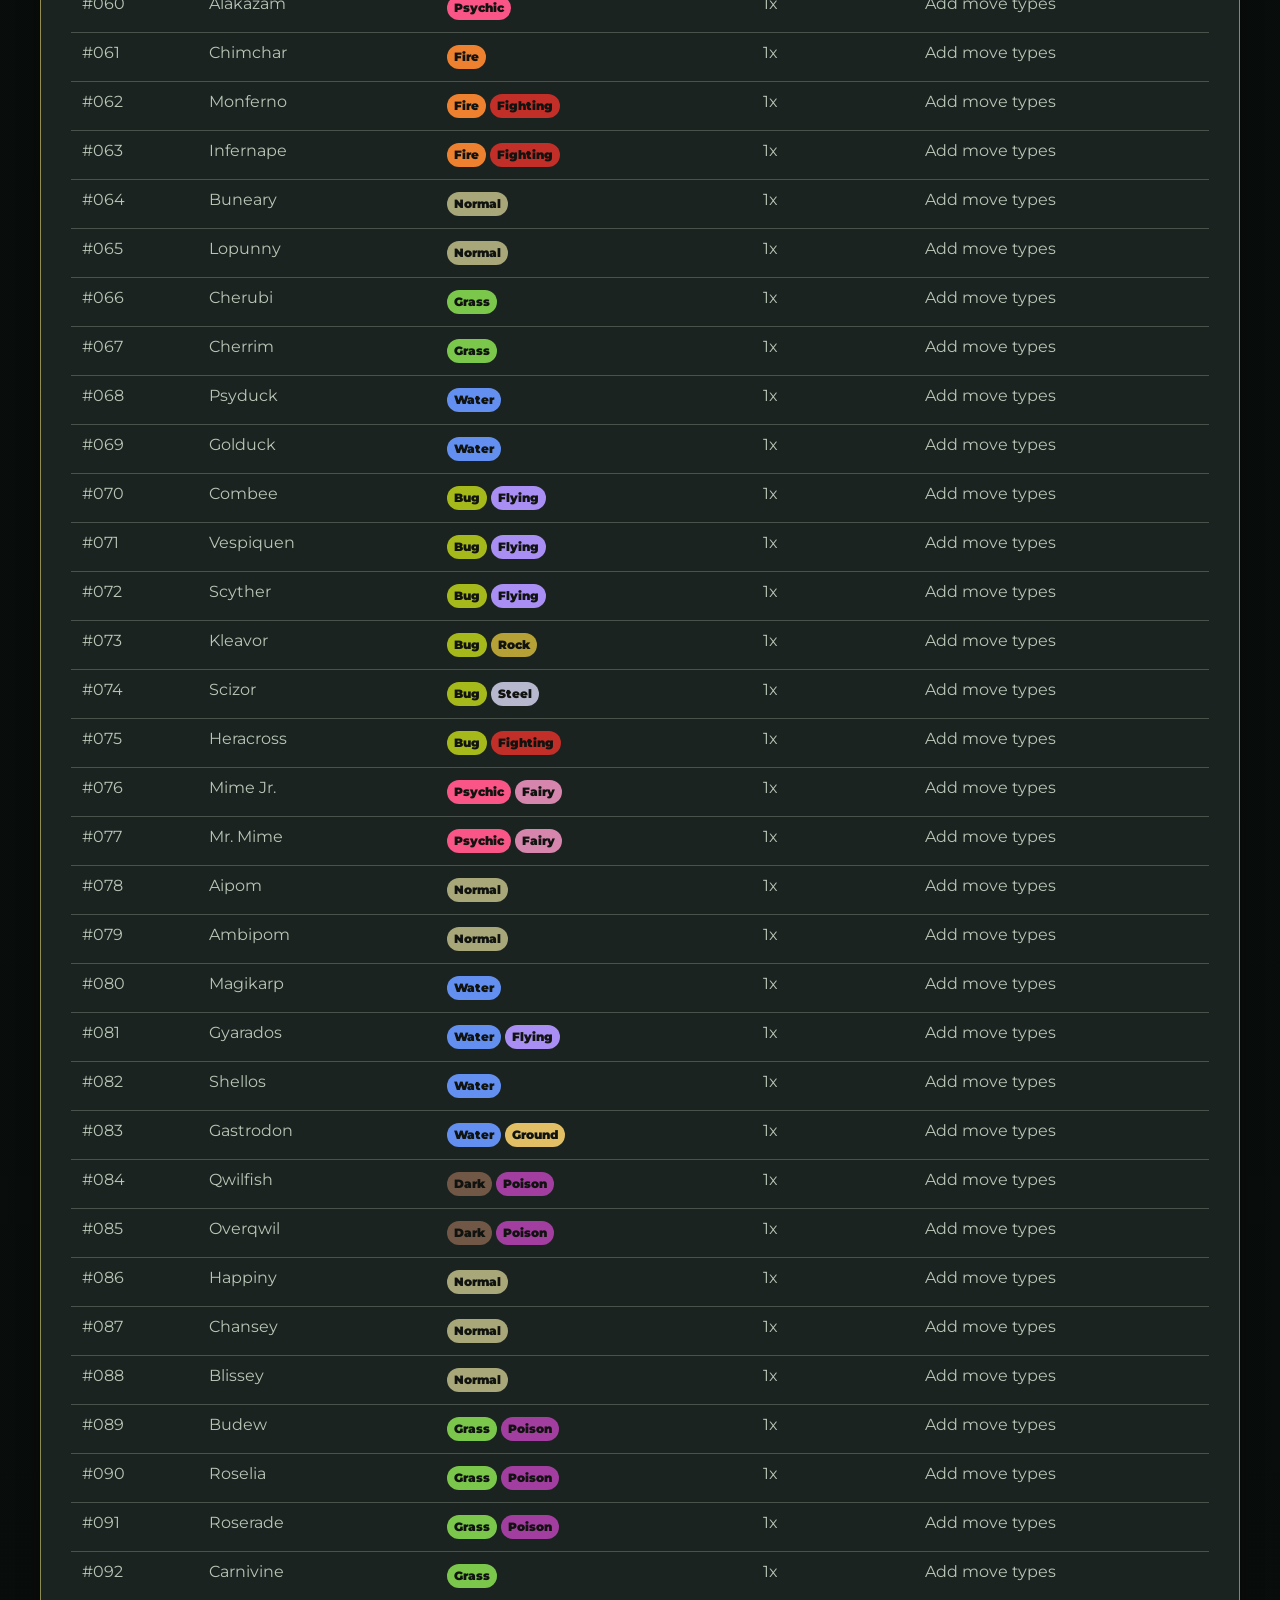
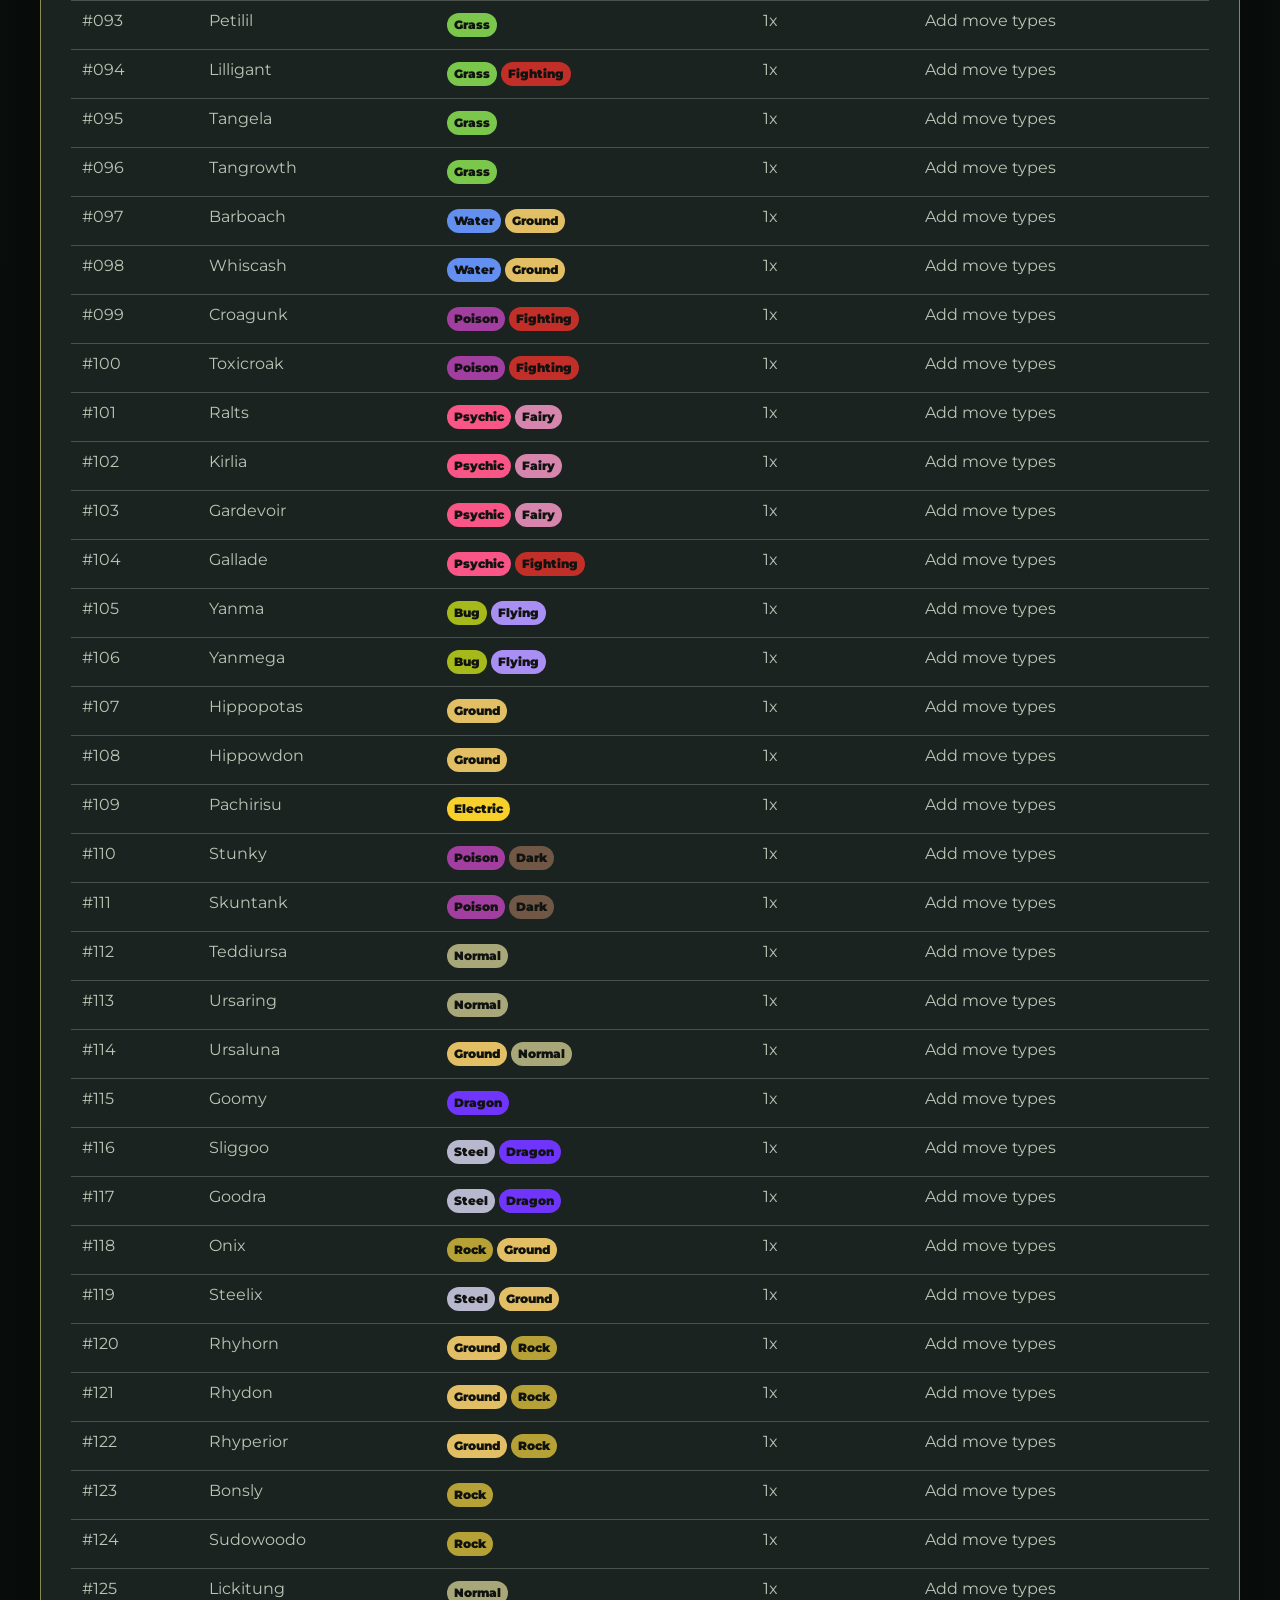
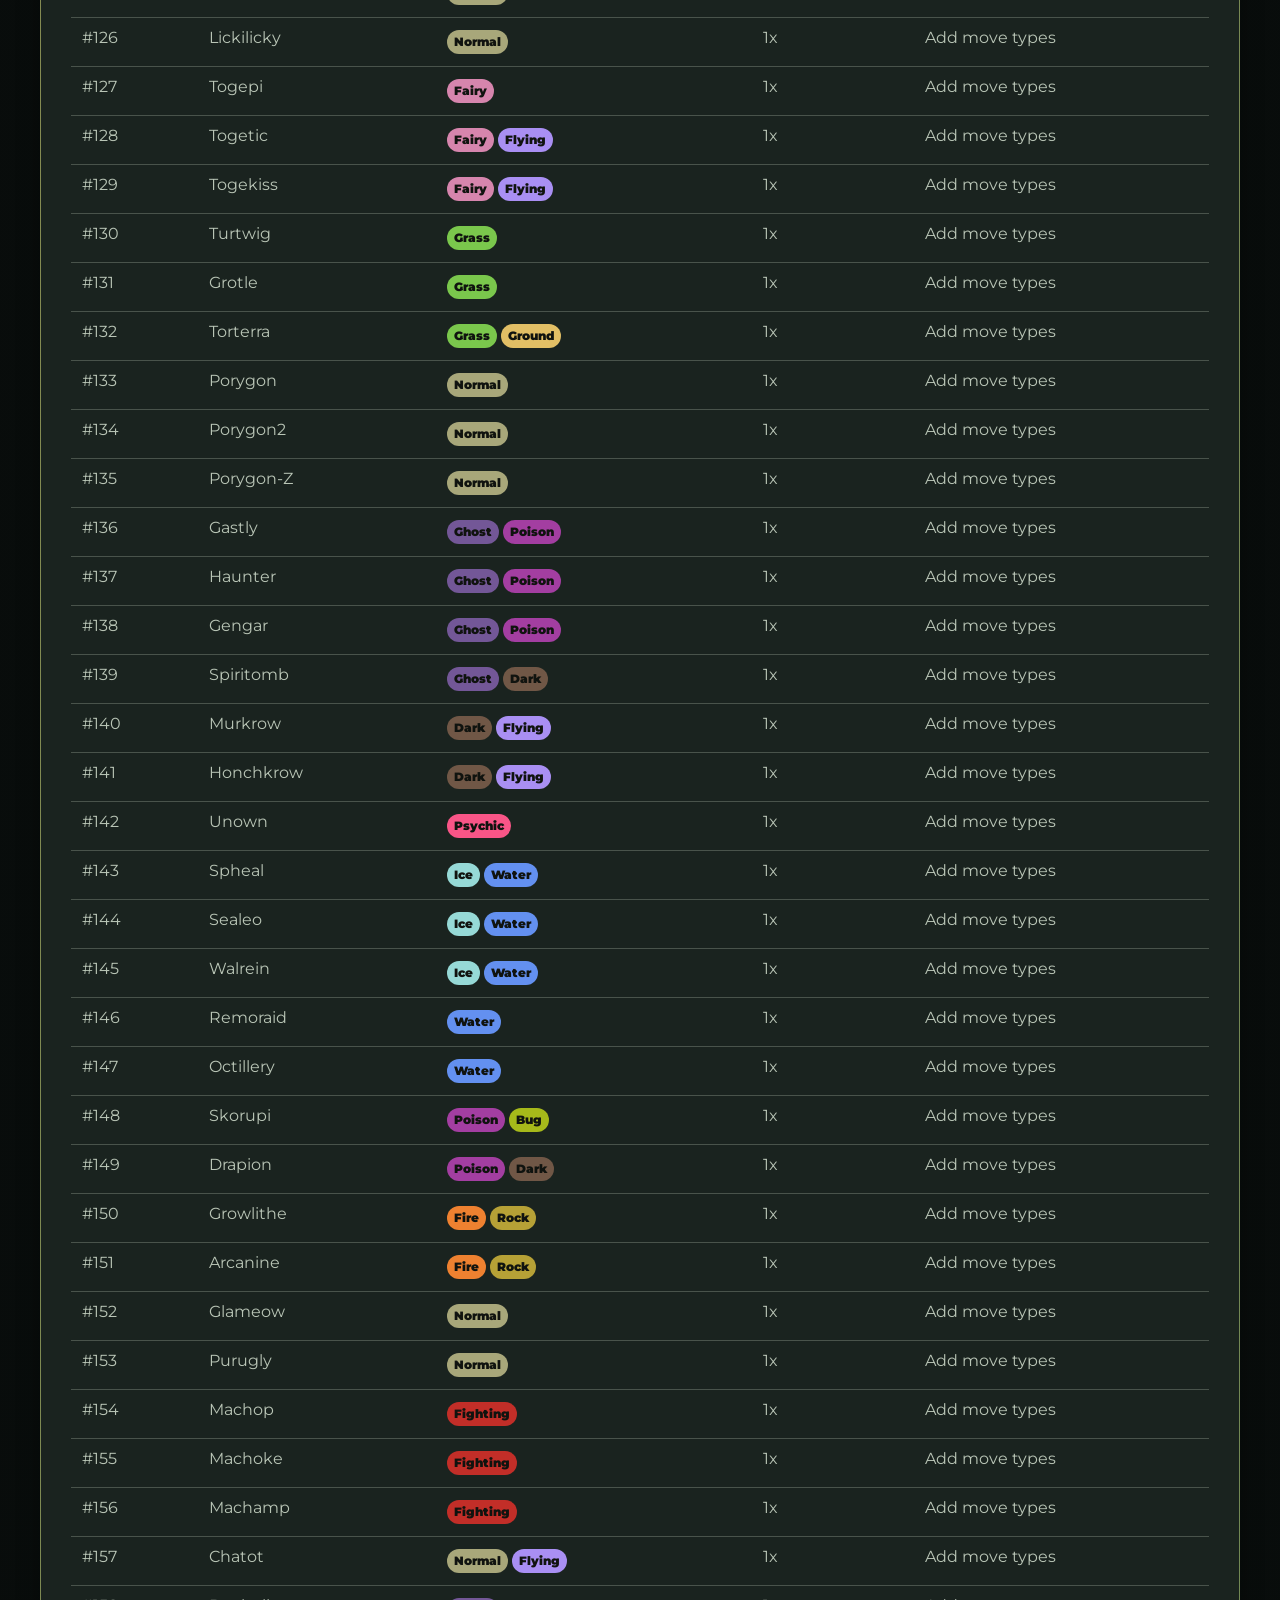
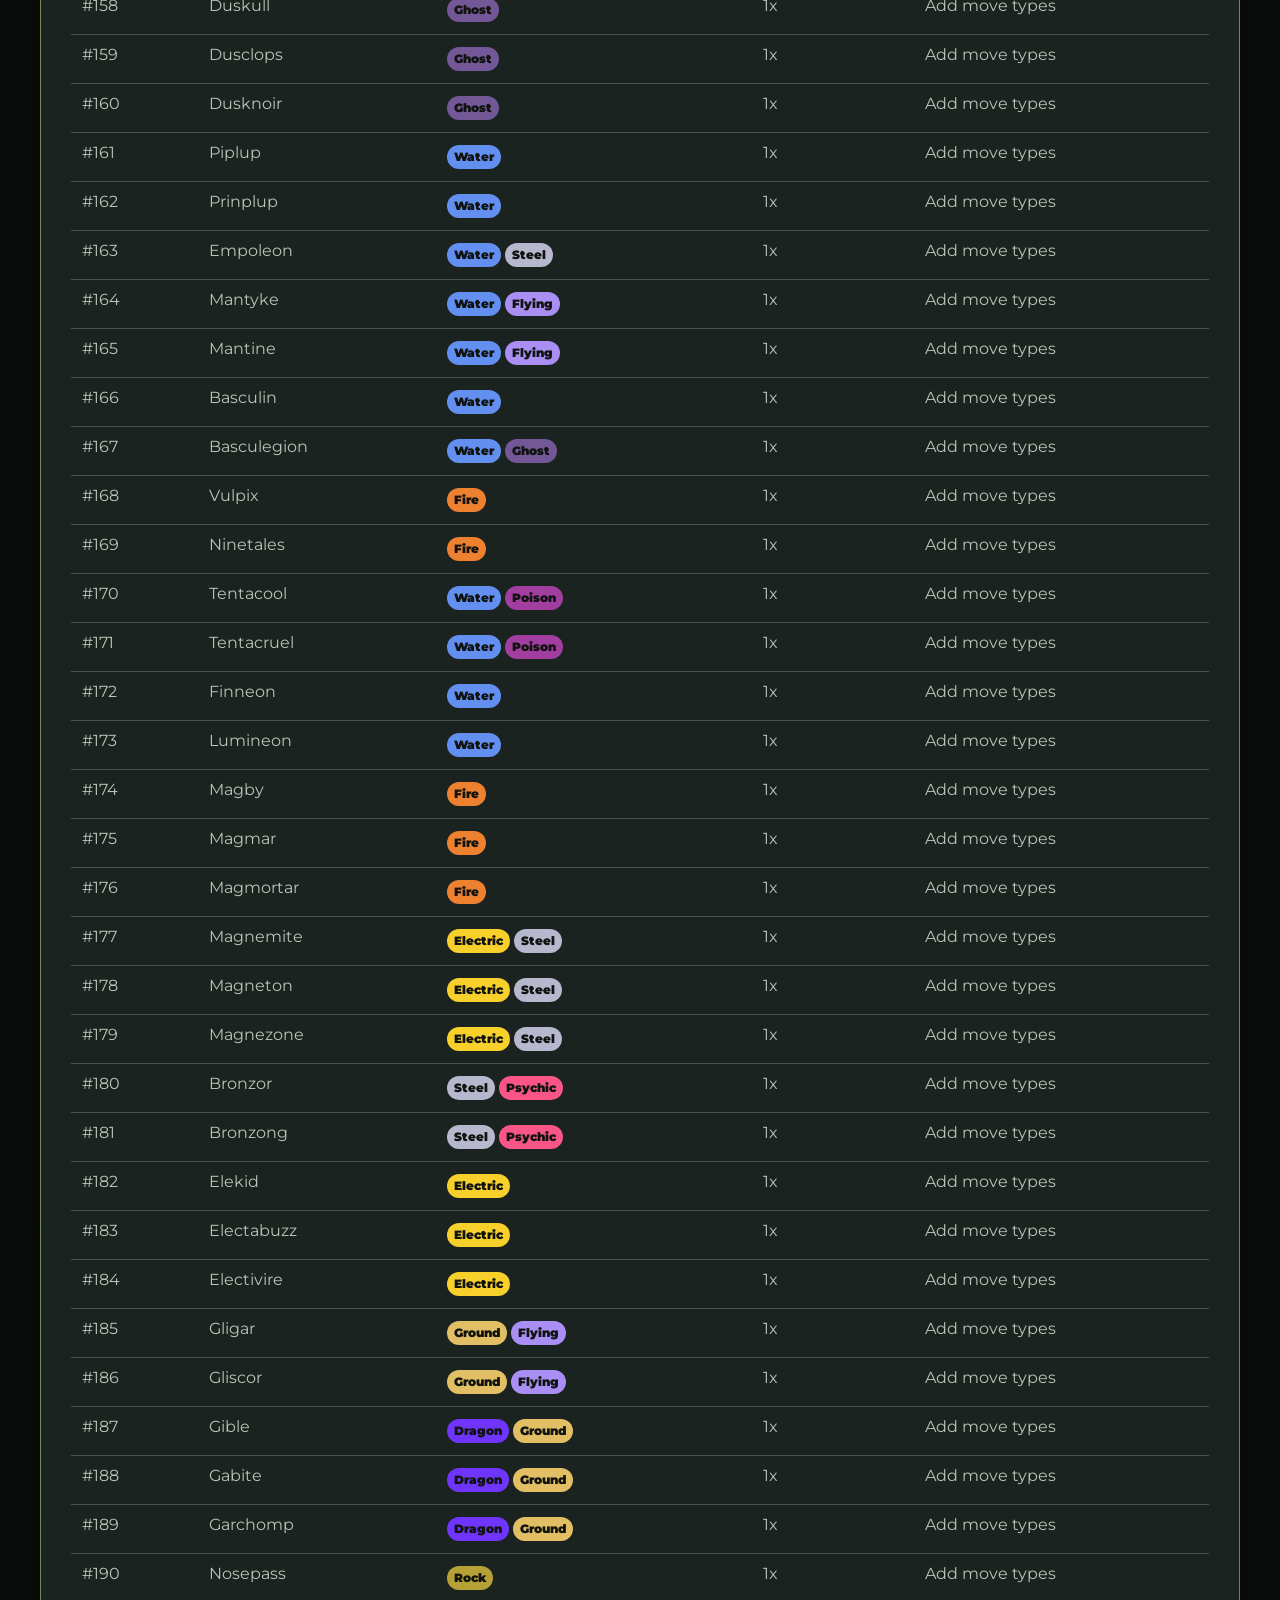
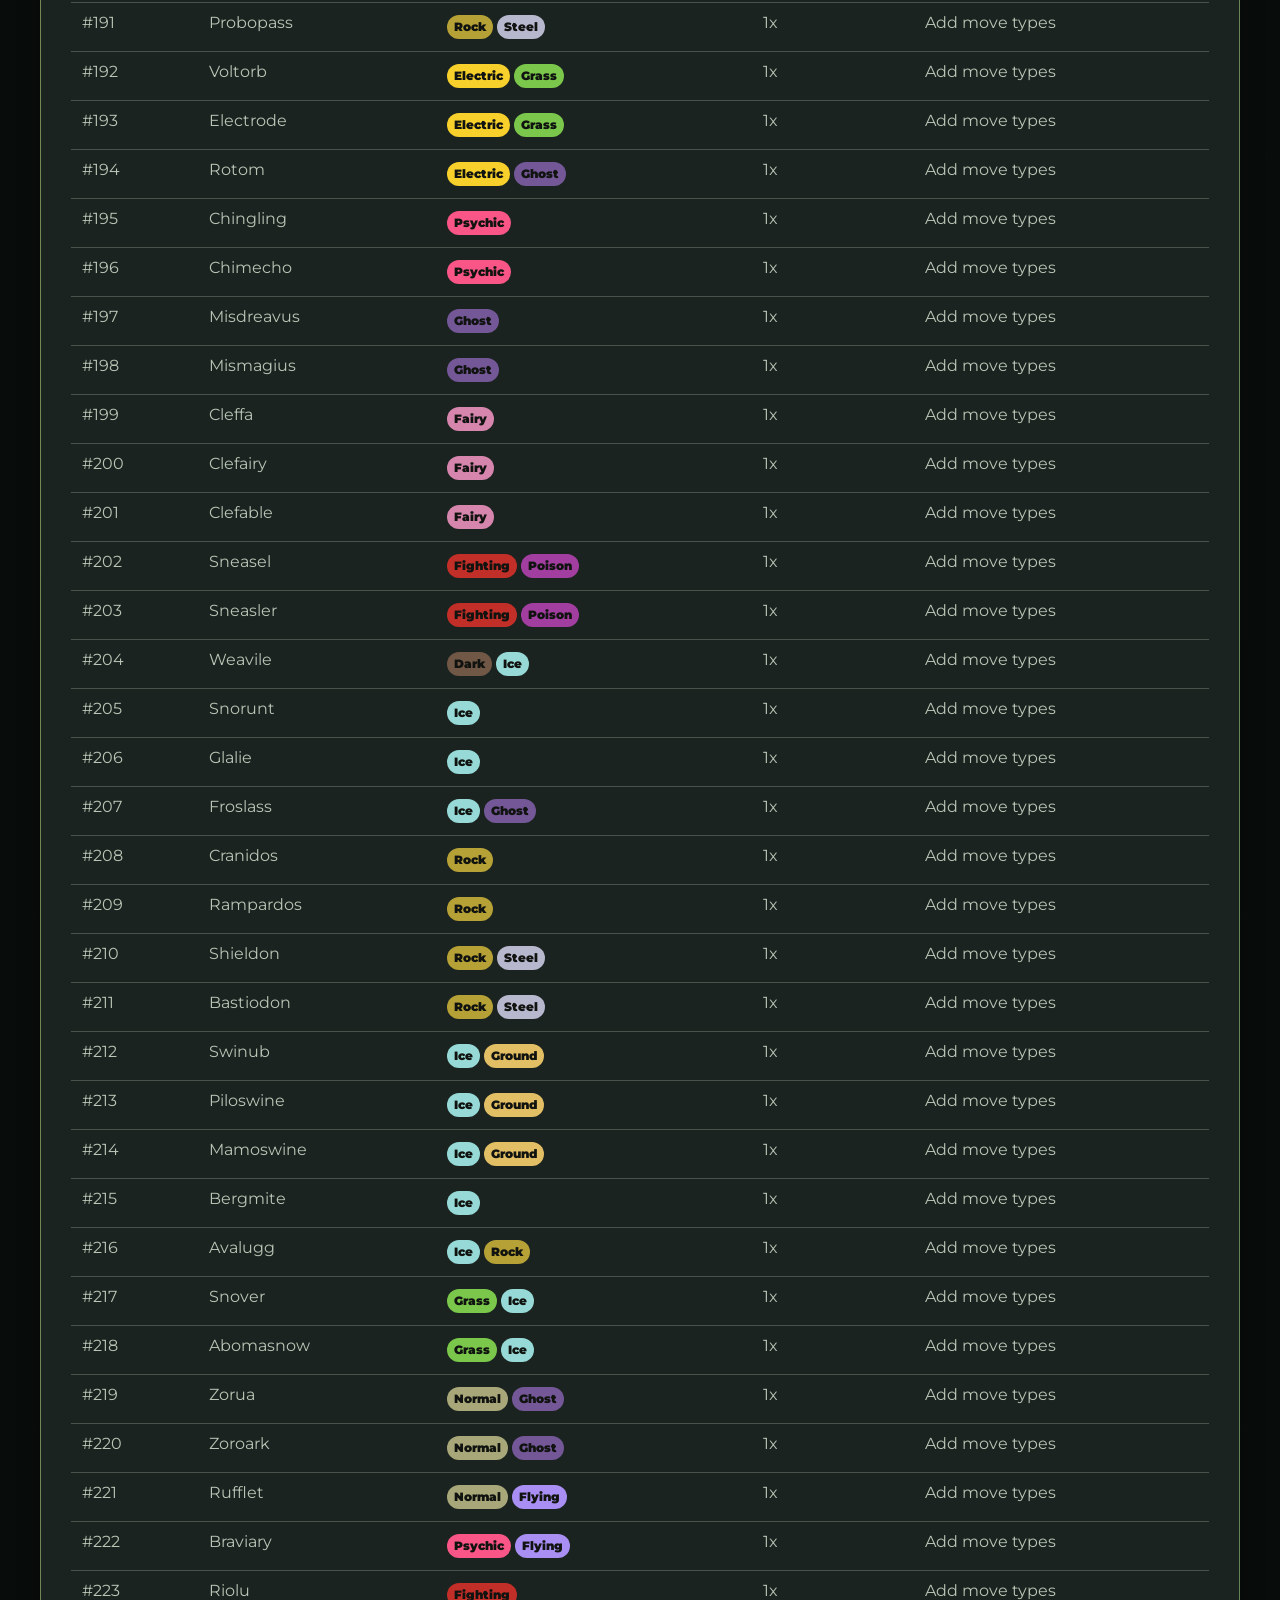
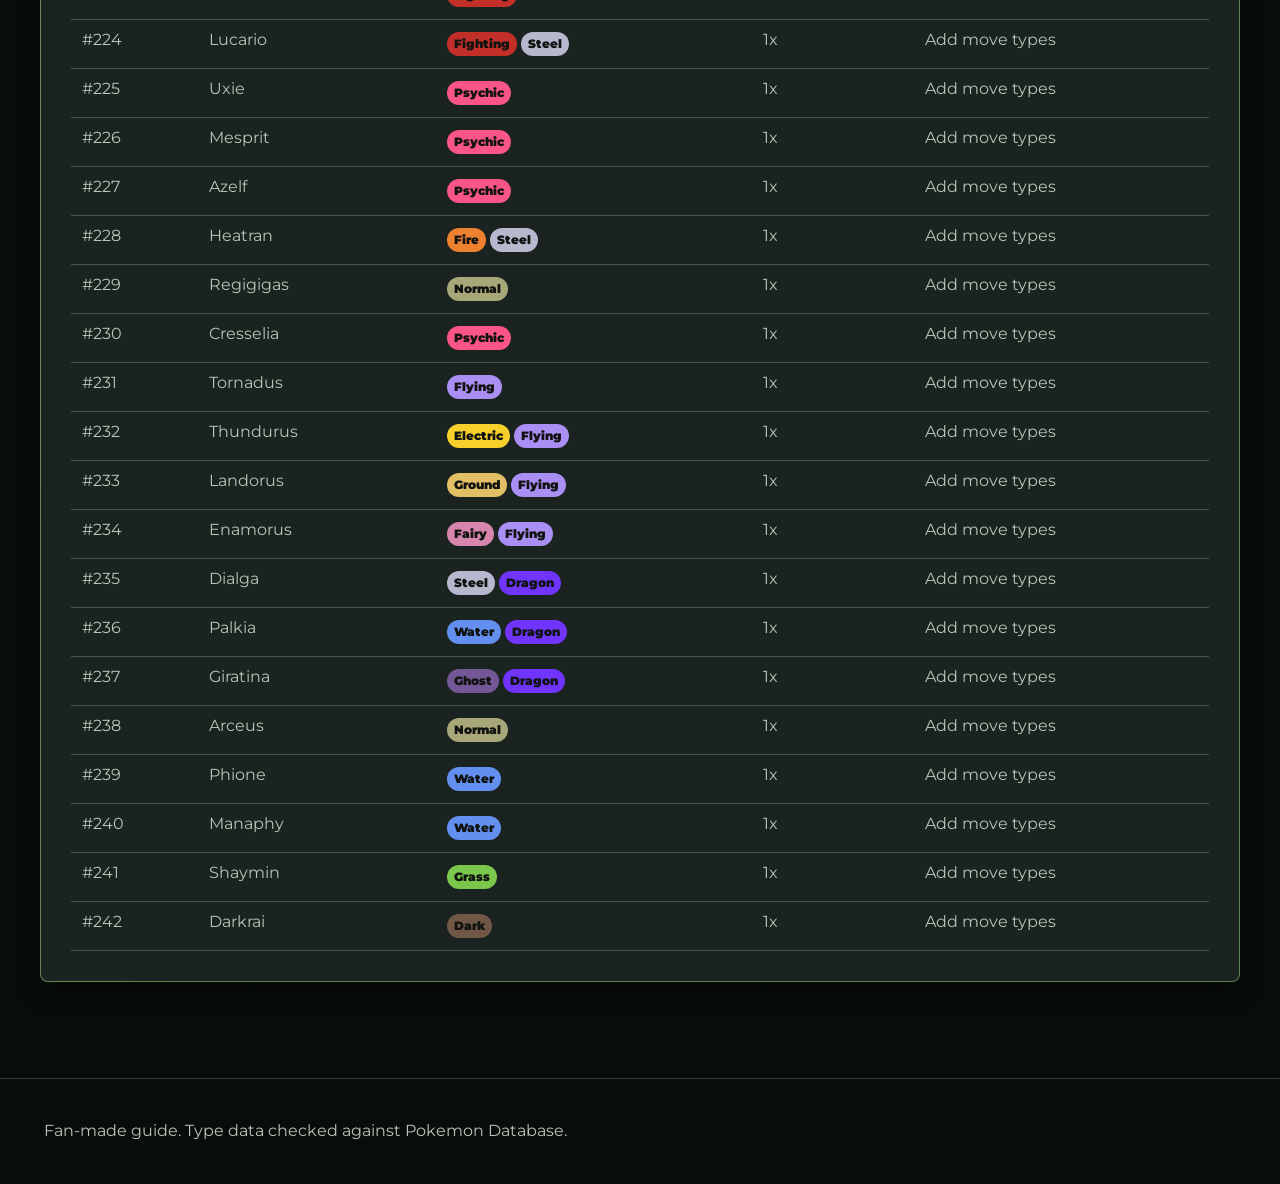
==== commit 58c710a5: "Improve map markers and search routing" ====
--- a/calculator.html
+++ b/calculator.html
@@ -4,7 +4,7 @@
   <meta charset="utf-8">
   <meta name="viewport" content="width=device-width, initial-scale=1">
   <title>Team Builder | Pokemon Legends: Arceus Field Guide</title>
-  <link rel="stylesheet" href="styles.css?v=20260525b">
+  <link rel="stylesheet" href="styles.css?v=20260525f">
 </head>
 <body data-page="calculator">
   <header class="site-header">
@@ -54,6 +54,6 @@
   <script src="pla-learnsets.js"></script>
   <script src="pla-move-details.js"></script>
   <script src="pla-base-stats.js"></script>
-  <script src="app.js?v=20260525b"></script>
+  <script src="app.js?v=20260525f"></script>
 </body>
 </html>
--- a/styles.css
+++ b/styles.css
@@ -113,6 +113,15 @@
 
 .brand:hover { text-decoration: none; }
 
+.brand::before {
+  background: url("https://img.pokemondb.net/sprites/home/normal/arceus.png") center / contain no-repeat;
+  content: "";
+  flex: 0 0 auto;
+  height: 38px;
+  margin-right: 10px;
+  width: 38px;
+}
+
 .brand-mark {
   align-items: center;
   background: linear-gradient(135deg, var(--gold), #866a2b);
@@ -621,6 +630,11 @@
   min-width: 44px;
 }
 
+.map-filter-actions {
+  display: inline-flex;
+  gap: 8px;
+}
+
 #mapZoomLabel {
   color: var(--gold);
   font-family: var(--heading-font);
@@ -849,23 +863,38 @@
 }
 
 .detail-stat-chart {
+  box-sizing: border-box;
   max-width: 780px;
-  padding: 12px 0;
+  padding: 14px 18px 16px;
 }
 
 .detail-stat-chart .stat-row {
-  gap: 9px;
-  grid-template-columns: 76px 42px minmax(120px, 1fr);
+  gap: 12px;
+  grid-template-columns: 92px 46px minmax(0, 1fr);
   min-height: 31px;
+  padding-inline: 2px;
 }
 
 .detail-stat-chart .stat-track {
   height: 16px;
-  max-width: 285px;
+  max-width: none;
+  width: 100%;
+}
+
+.detail-stat-chart .stat-total {
+  display: grid;
+  gap: 12px;
+  grid-template-columns: 92px 1fr;
+  padding: 12px 2px 0;
+}
+
+.detail-stat-chart .stat-total strong {
+  justify-self: end;
+  padding-right: 2px;
 }
 
 .map-shell {
-  align-items: stretch;
+  align-items: start;
   display: grid;
   gap: 16px;
   grid-template-columns: minmax(0, 1fr) minmax(250px, 330px);
@@ -892,6 +921,17 @@
   cursor: grabbing;
 }
 
+.map-layer,
+.map-marker-layer {
+  border-radius: inherit;
+  height: 100%;
+  left: 0;
+  overflow: hidden;
+  position: absolute;
+  top: 0;
+  width: 100%;
+}
+
 .map-layer {
   background:
     linear-gradient(180deg, rgba(7, 10, 9, .06), rgba(7, 10, 9, .2)),
@@ -901,15 +941,12 @@
   background-position: center;
   background-repeat: no-repeat;
   background-size: cover, 108% 108%, cover, cover;
-  border-radius: inherit;
-  height: 100%;
-  left: 0;
-  overflow: hidden;
-  position: absolute;
-  top: 0;
   transform-origin: 0 0;
-  width: 100%;
   will-change: transform;
+}
+
+.map-marker-layer {
+  pointer-events: none;
 }
 
 .map-layer::before {
@@ -953,8 +990,9 @@
   font-weight: 900;
   height: 25px;
   justify-content: center;
+  pointer-events: auto;
   position: absolute;
-  transform: translate(-50%, -50%) scale(calc(1 / var(--map-scale, 1)));
+  transform: translate(-50%, -50%);
   transform-origin: center;
   width: 25px;
 }
@@ -992,7 +1030,7 @@
 .marker:hover,
 .marker.active {
   outline: 3px solid rgba(255, 255, 255, .42);
-  transform: translate(-50%, -50%) scale(calc(1.08 / var(--map-scale, 1)));
+  transform: translate(-50%, -50%) scale(1.08);
 }
 
 .map-details h3 {
@@ -1002,7 +1040,8 @@
 .map-details {
   display: flex;
   flex-direction: column;
-  max-height: 100%;
+  height: var(--map-box-height, auto);
+  max-height: var(--map-box-height, none);
   min-height: 0;
   overflow: hidden;
 }
@@ -1052,6 +1091,11 @@
   border-color: rgba(223, 185, 95, .48);
   box-shadow: 0 0 0 2px rgba(223, 185, 95, .1);
   transform: translateY(-1px);
+}
+
+.map-list button.active {
+  background: rgba(223, 185, 95, .16);
+  border-color: rgba(223, 185, 95, .62);
 }
 
 .type-buttons {
@@ -1771,6 +1815,12 @@
   margin: 0;
 }
 
+.collapsible-section[open] summary {
+  border-bottom: 1px solid rgba(222, 232, 214, .12);
+  margin-bottom: 22px;
+  padding-bottom: 14px;
+}
+
 .collapsible-section summary span {
   color: var(--gold);
   font-size: 13px;
@@ -1783,6 +1833,10 @@
   gap: 10px;
 }
 
+#hisuian .table-wrap {
+  margin-top: 16px;
+}
+
 @media (max-width: 1500px) {
   .team-builder-layout {
     grid-template-columns: 1fr;
@@ -1804,6 +1858,11 @@
 
   .map-shell {
     grid-template-columns: 1fr;
+  }
+
+  .map-details {
+    height: auto;
+    max-height: none;
   }
 
   .grid.two,
@@ -1845,6 +1904,14 @@
     width: 100%;
   }
 
+  .map-filter-actions {
+    width: 100%;
+  }
+
+  .map-filter-actions .button {
+    flex: 1;
+  }
+
   .search-band {
     grid-template-columns: 1fr;
   }
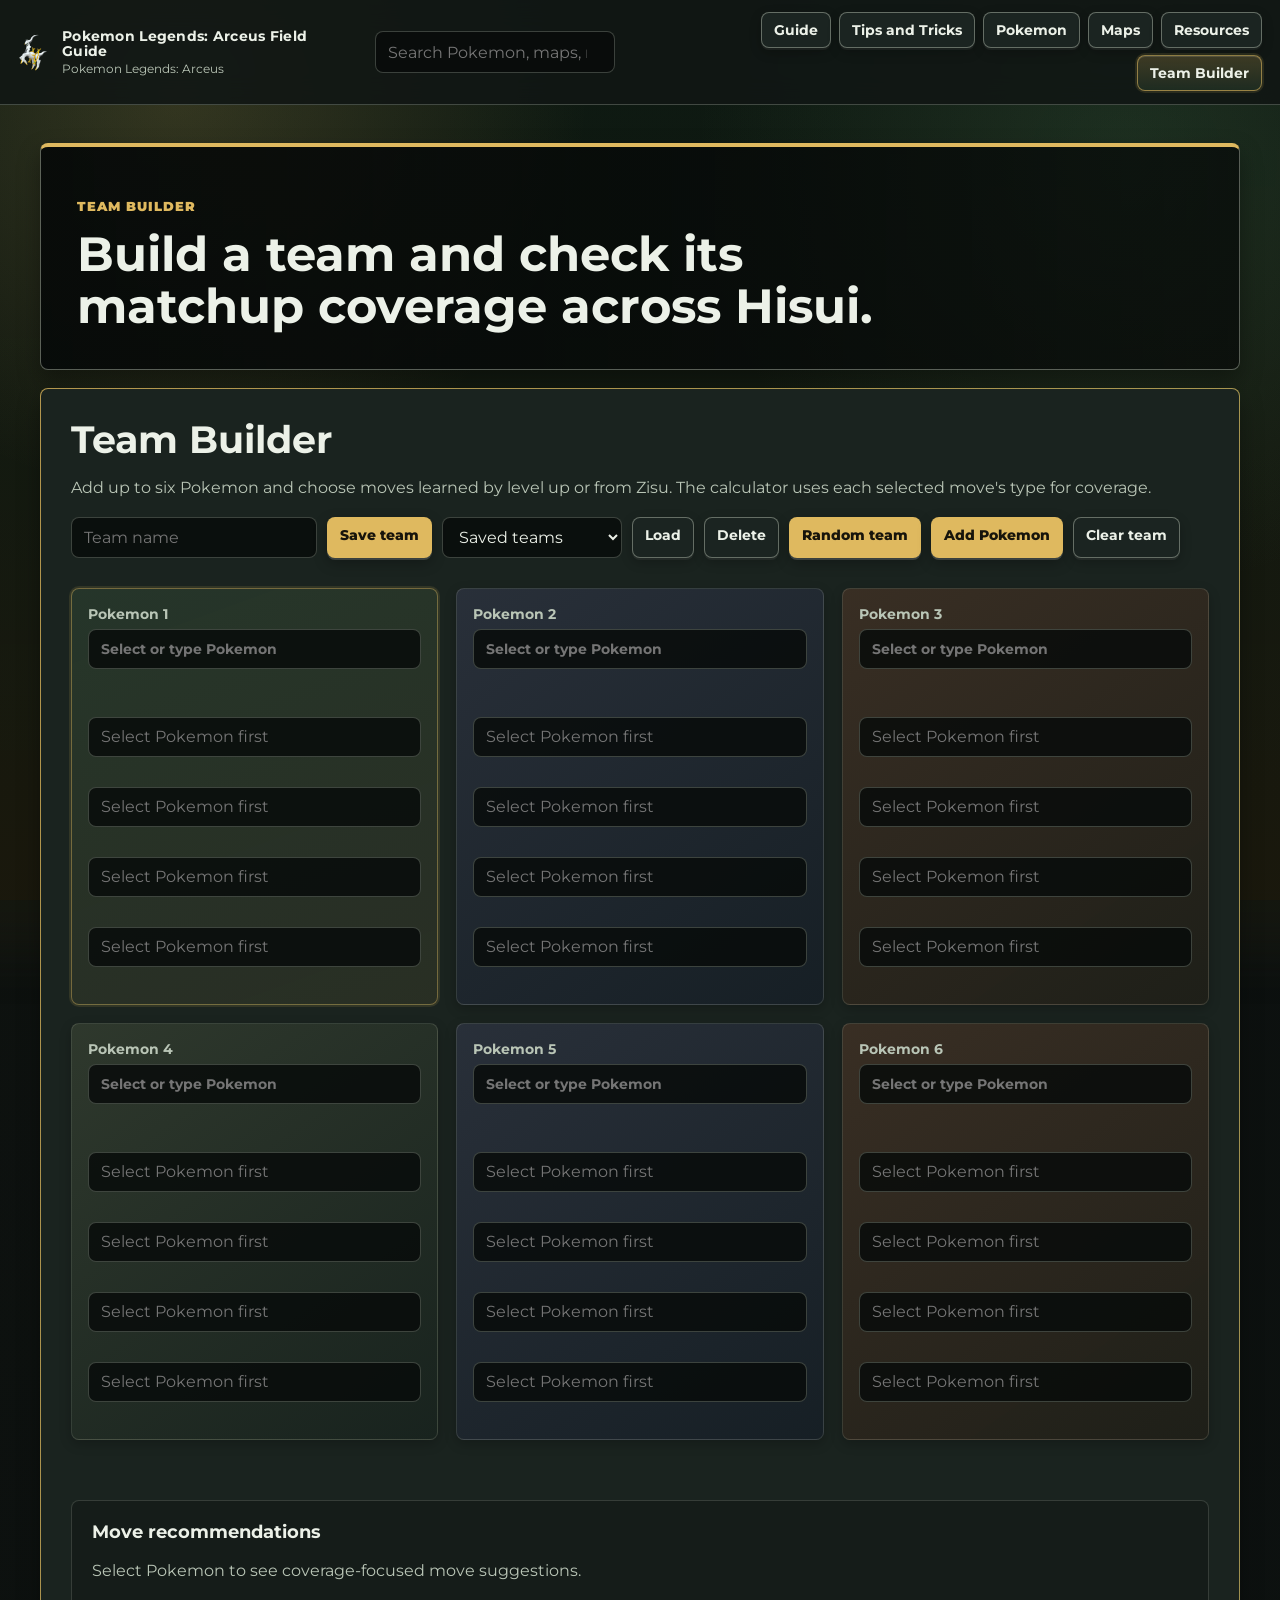
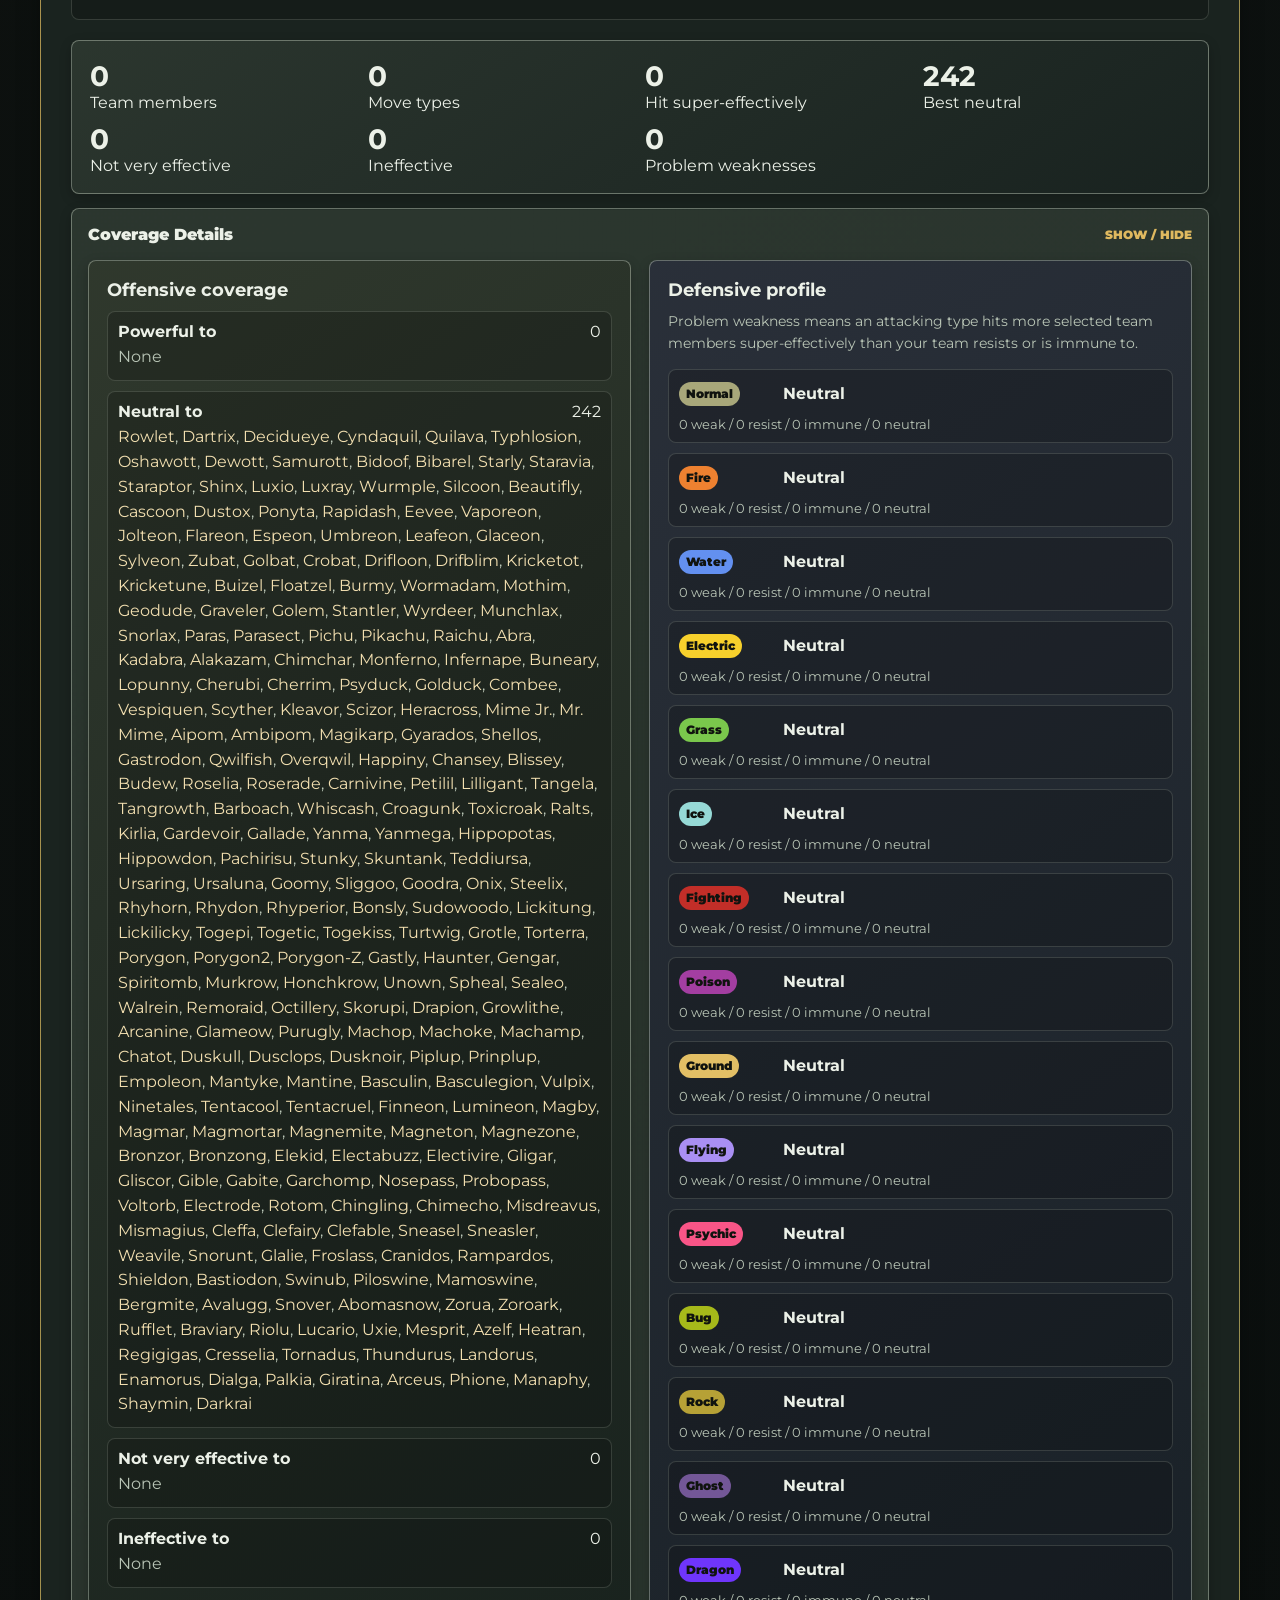
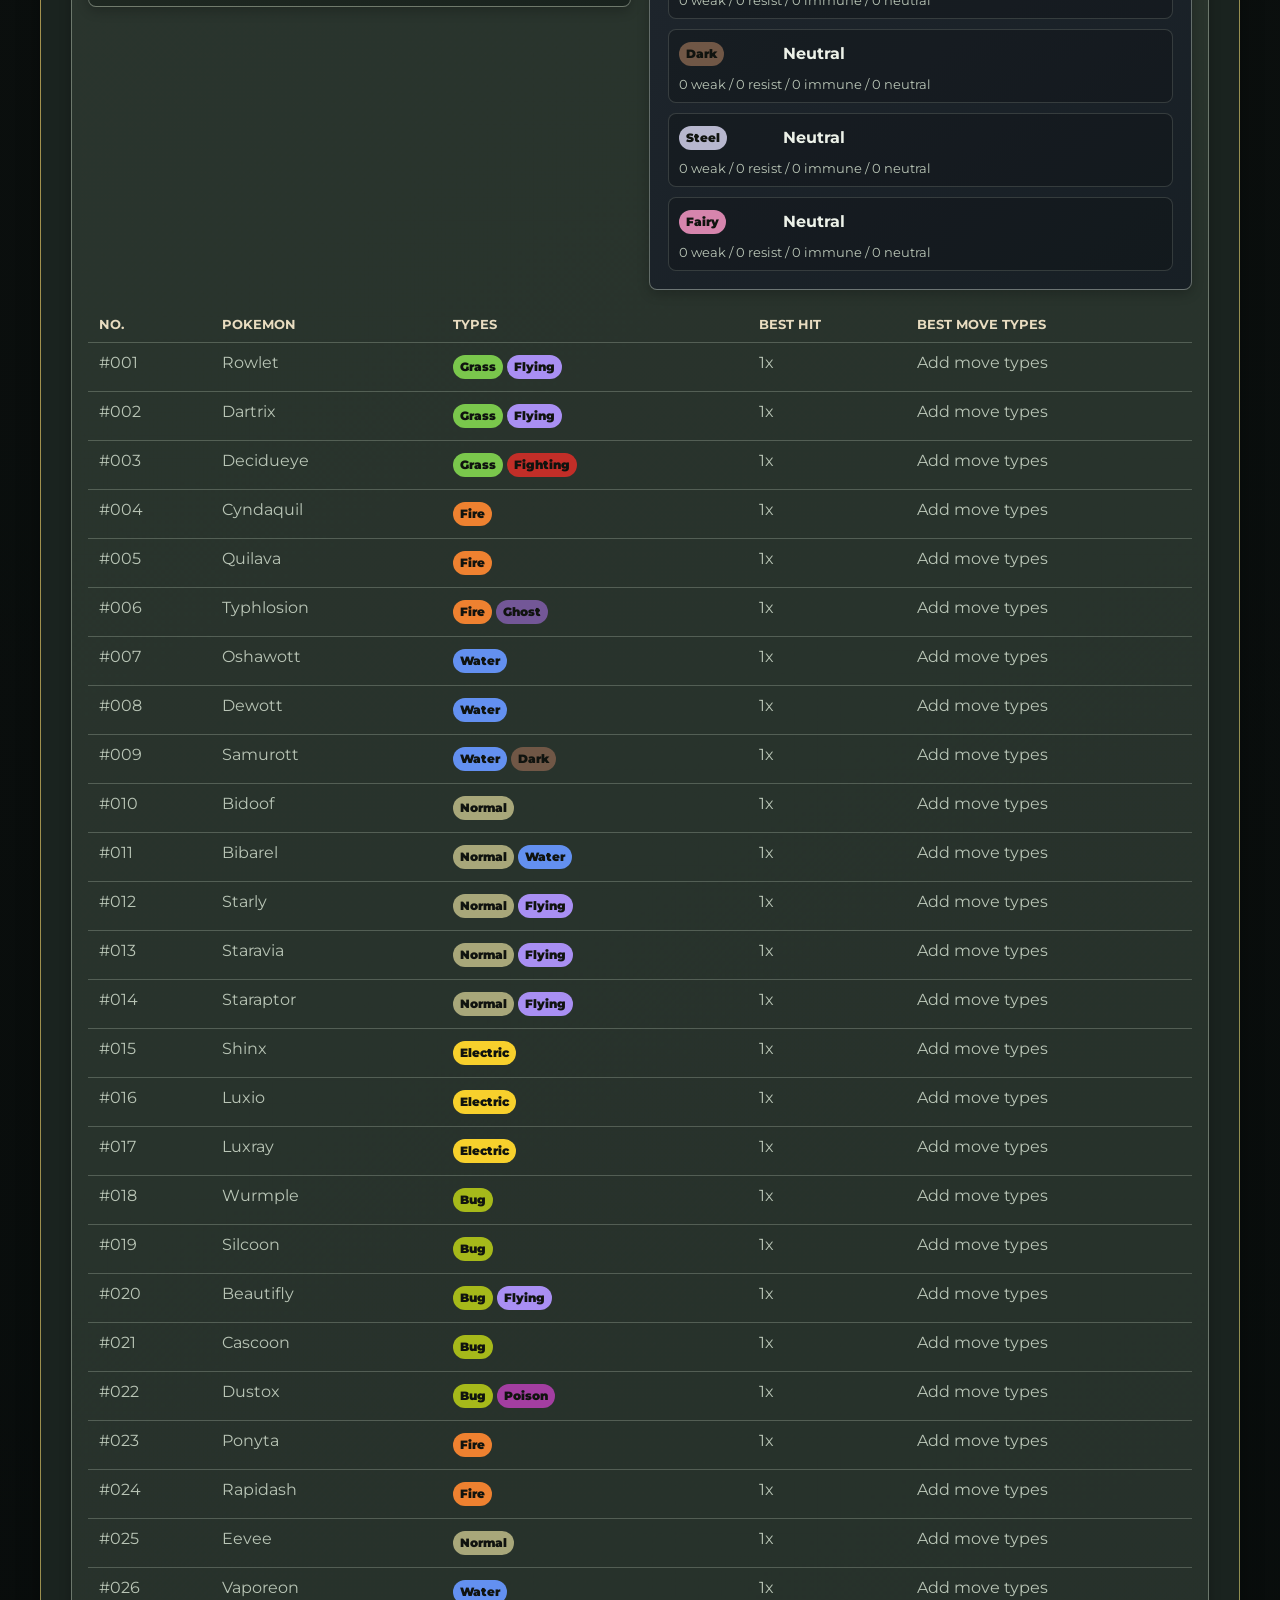
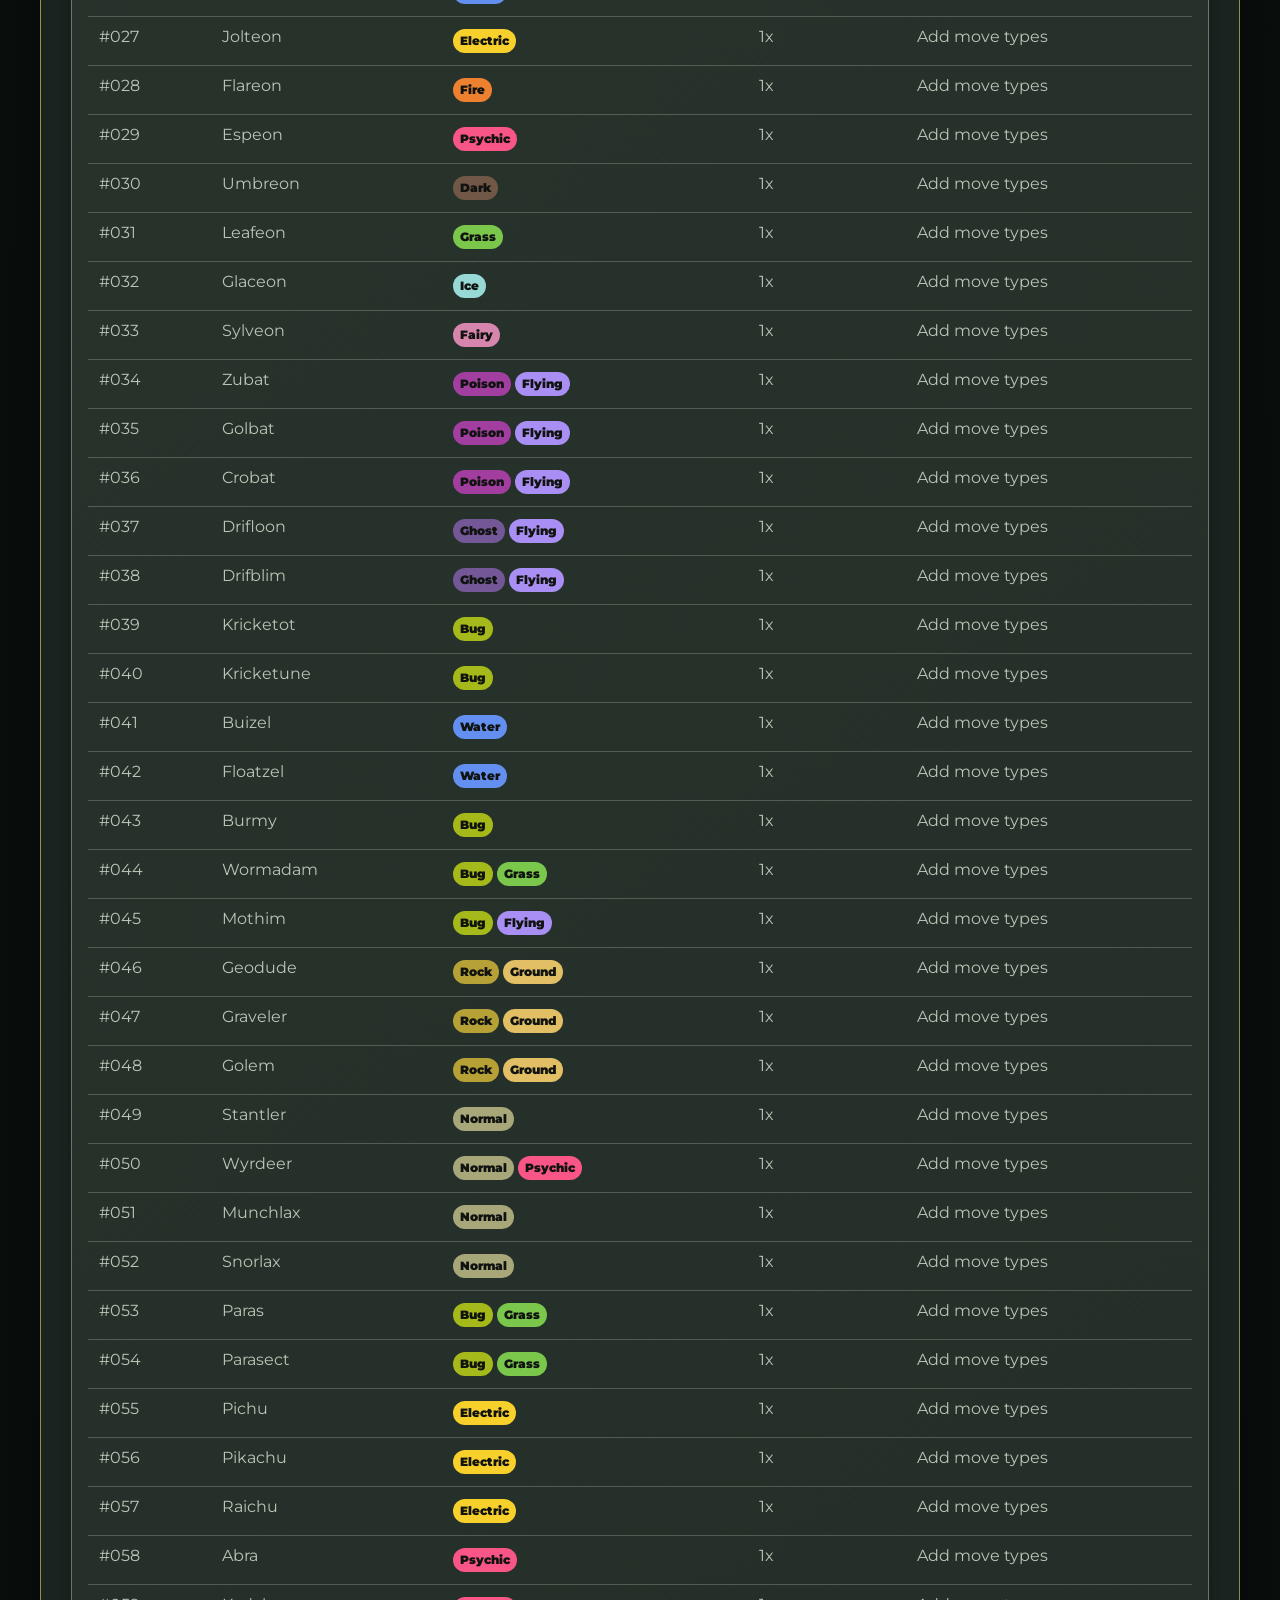
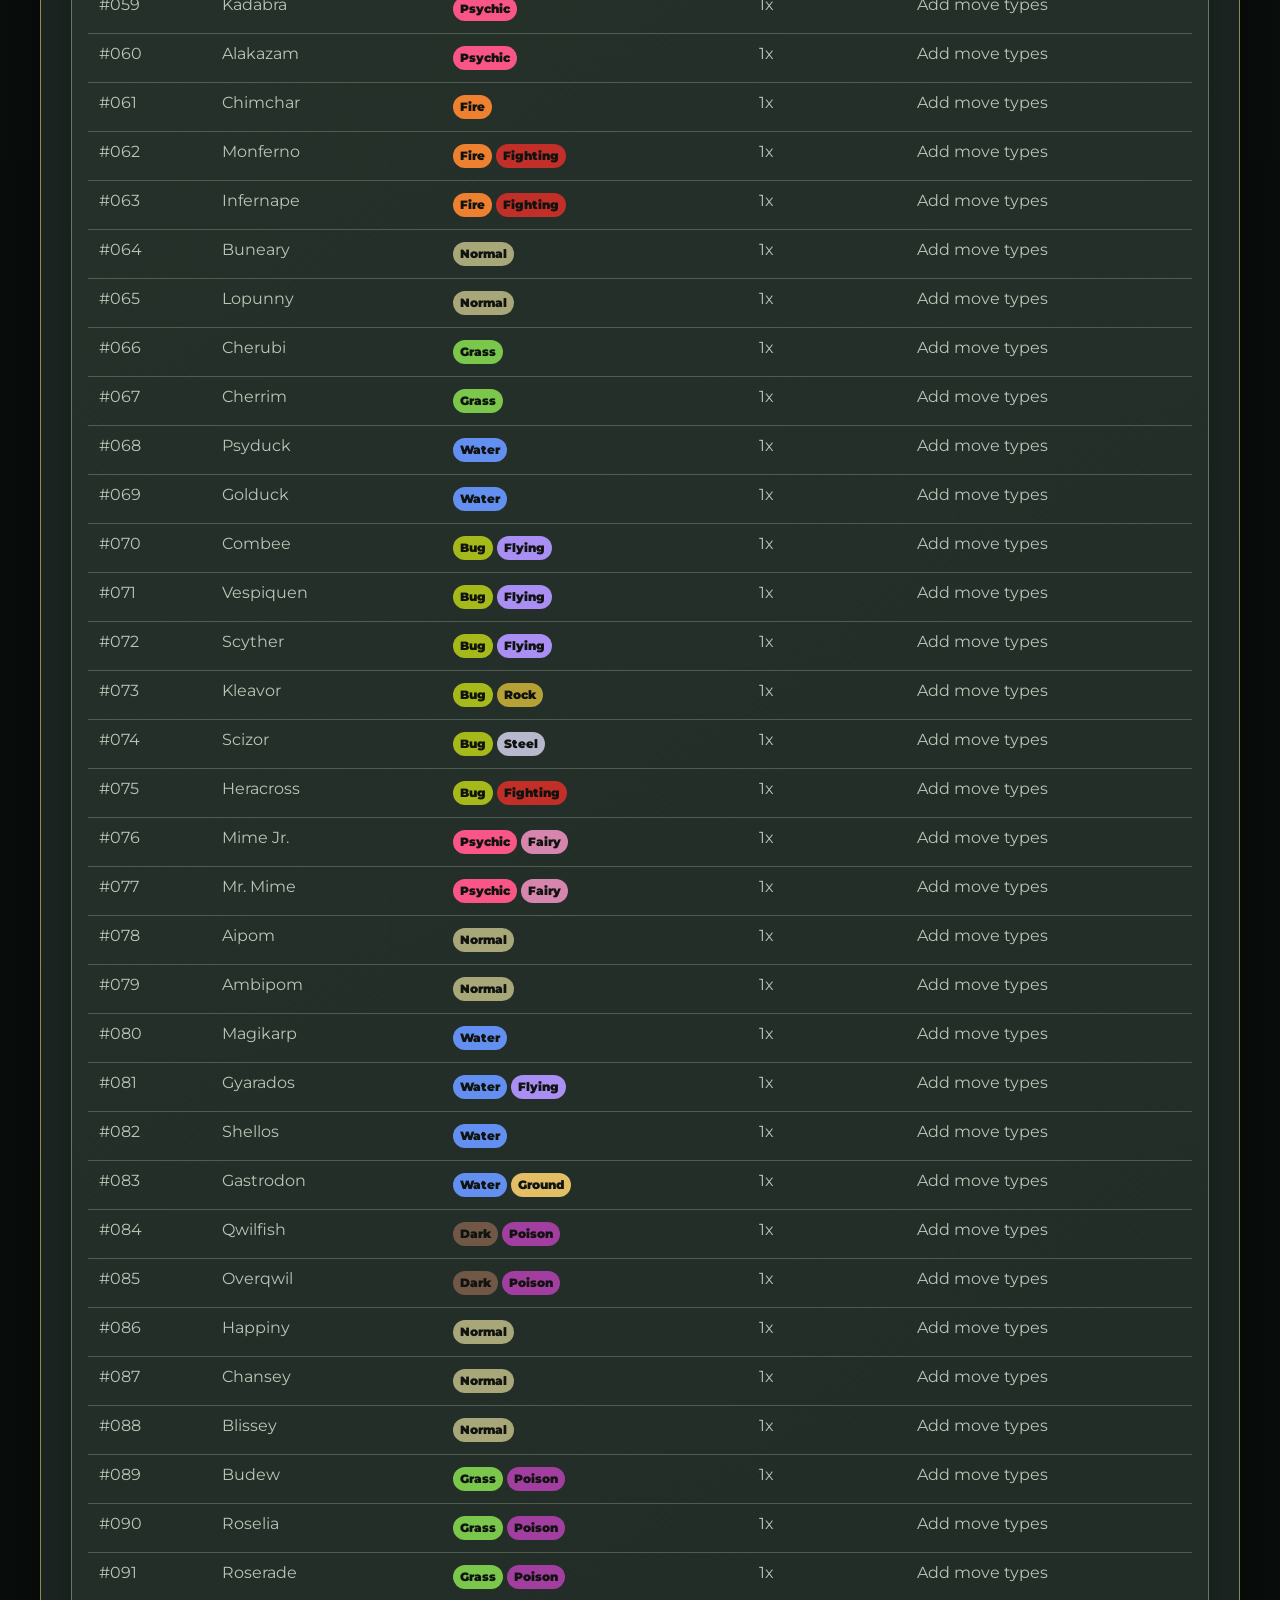
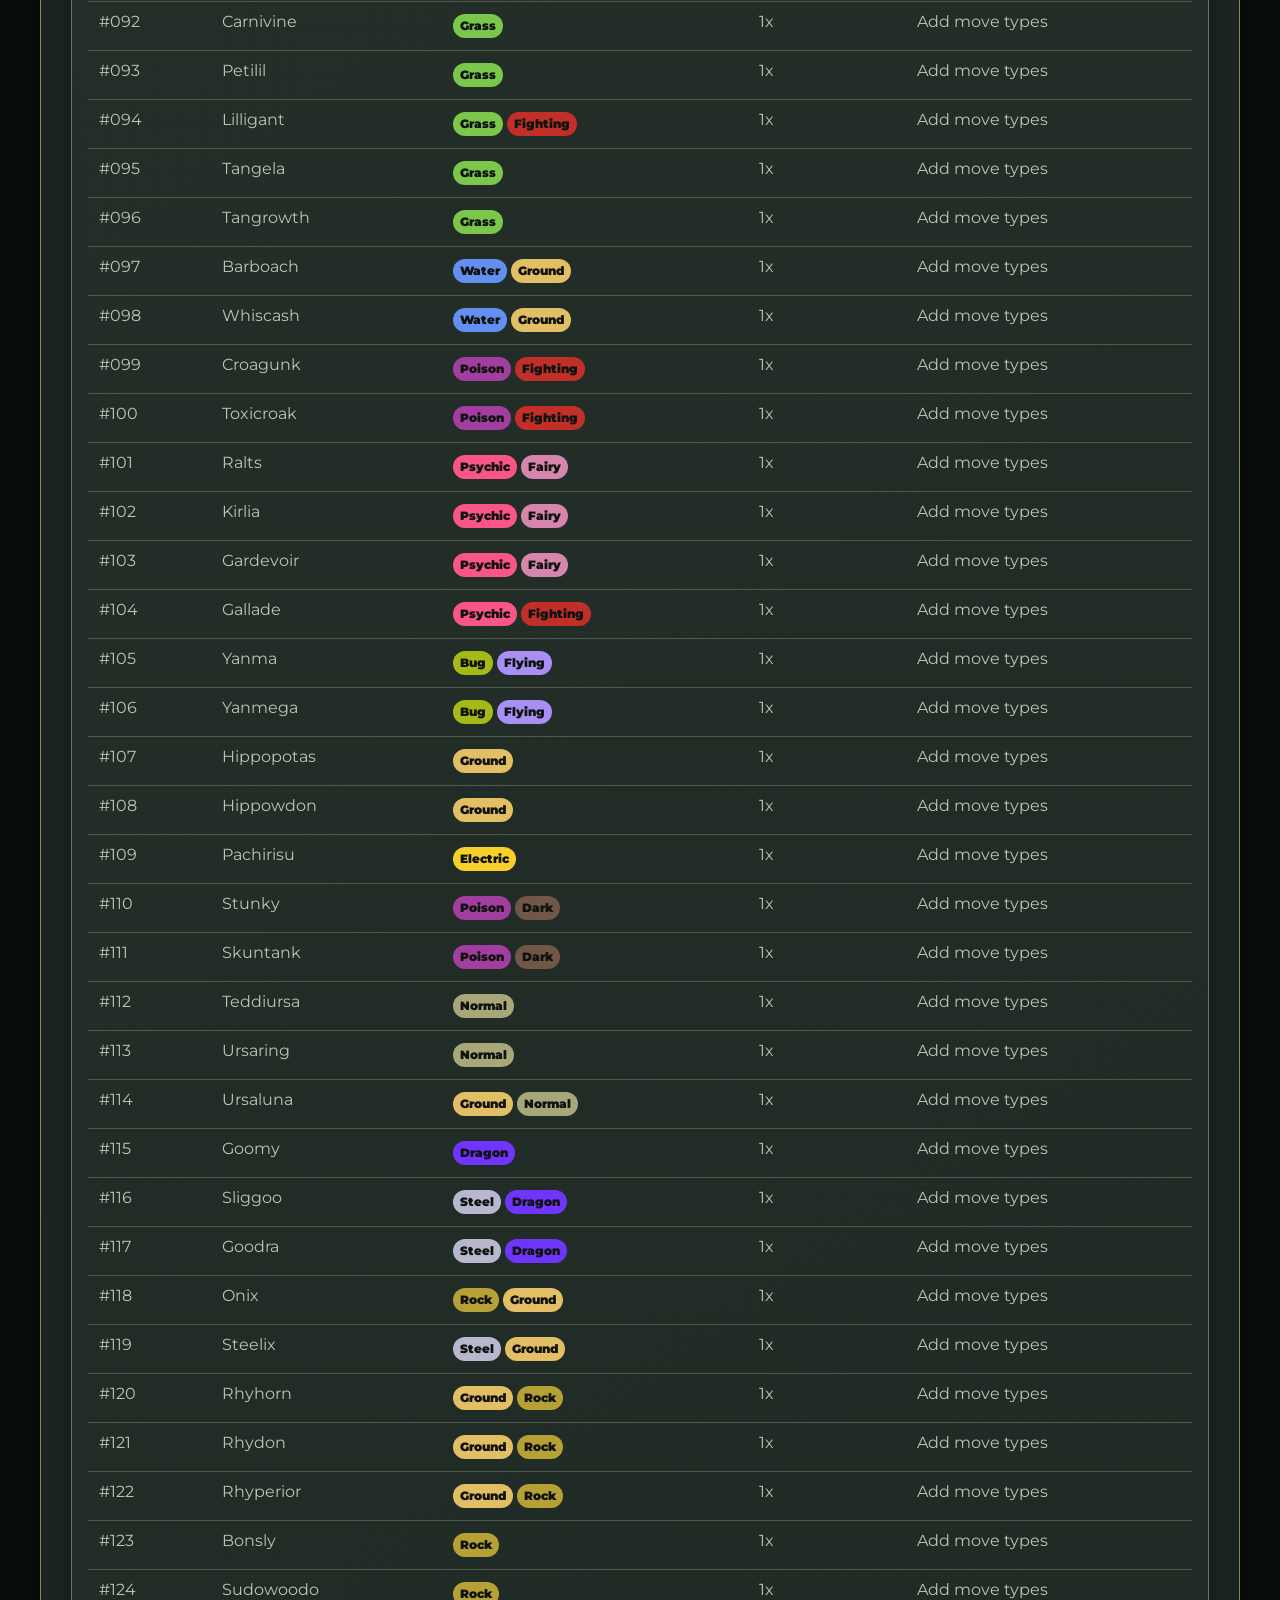
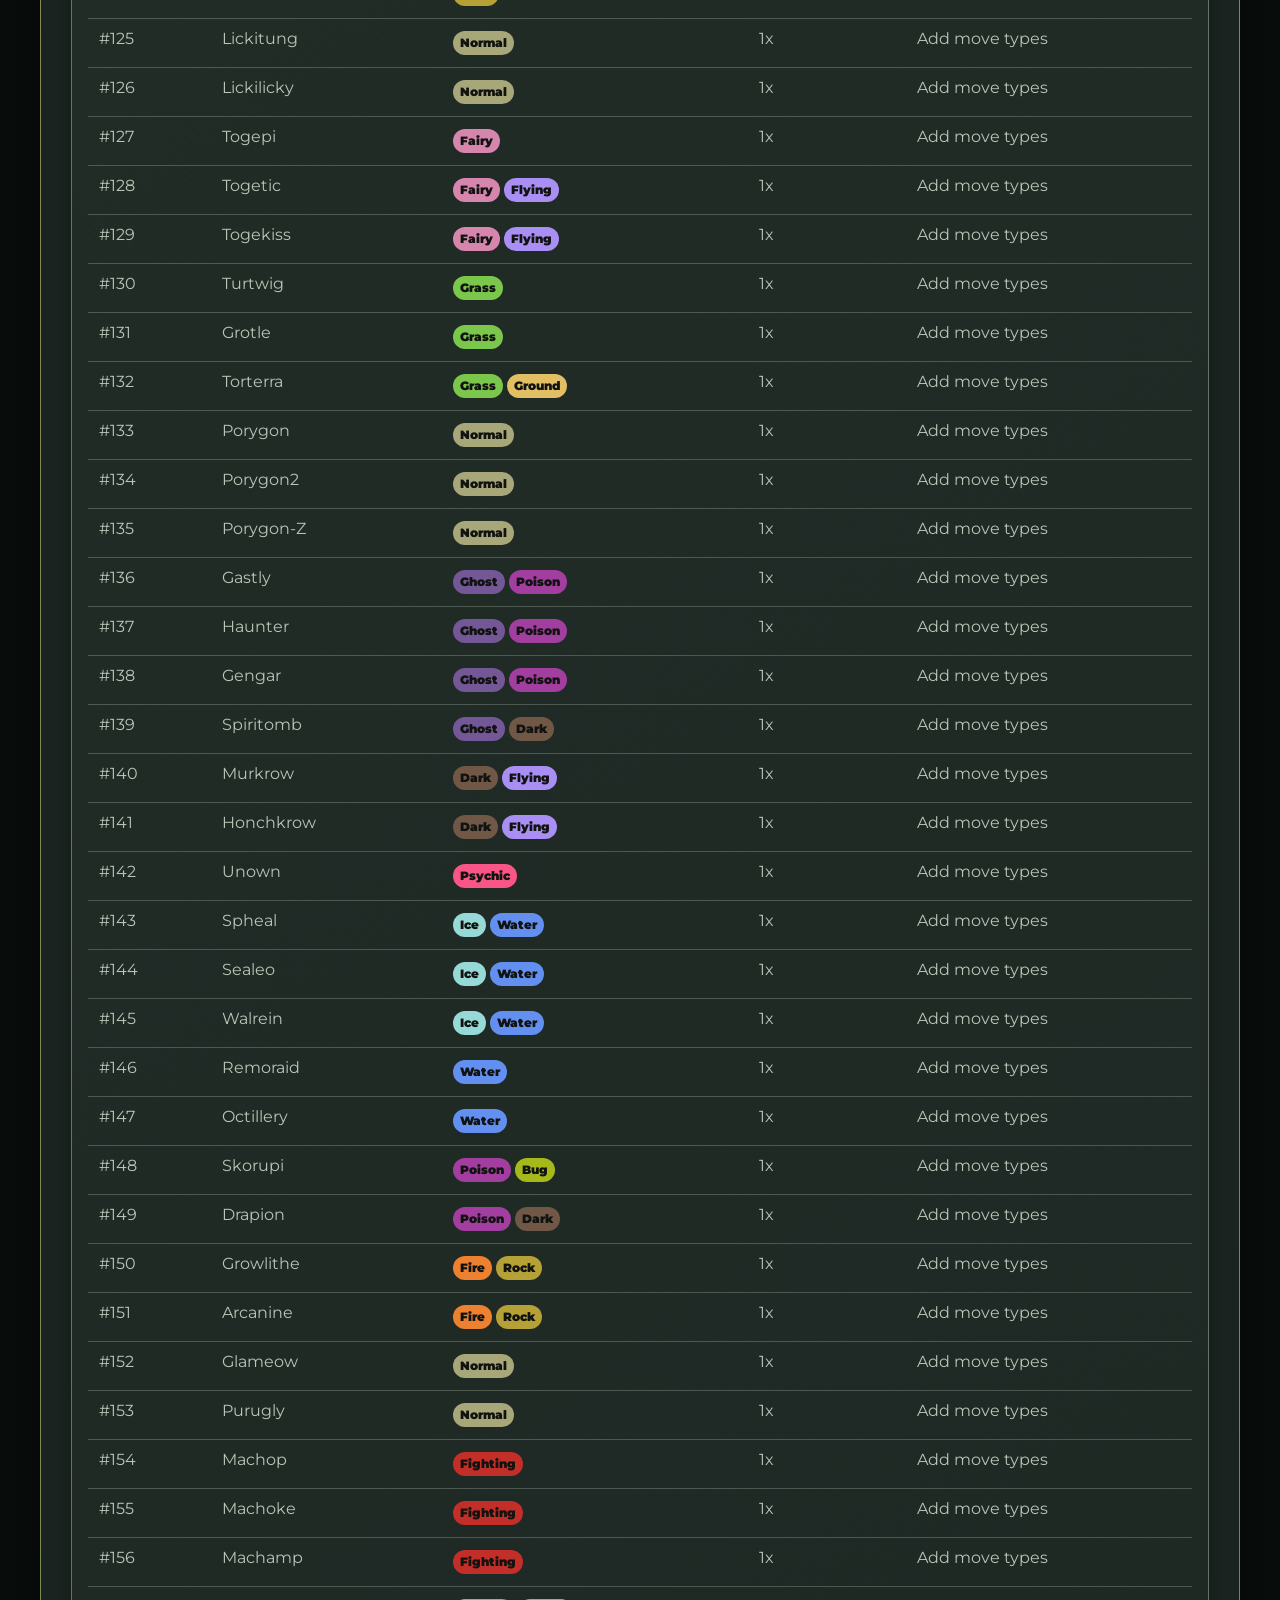
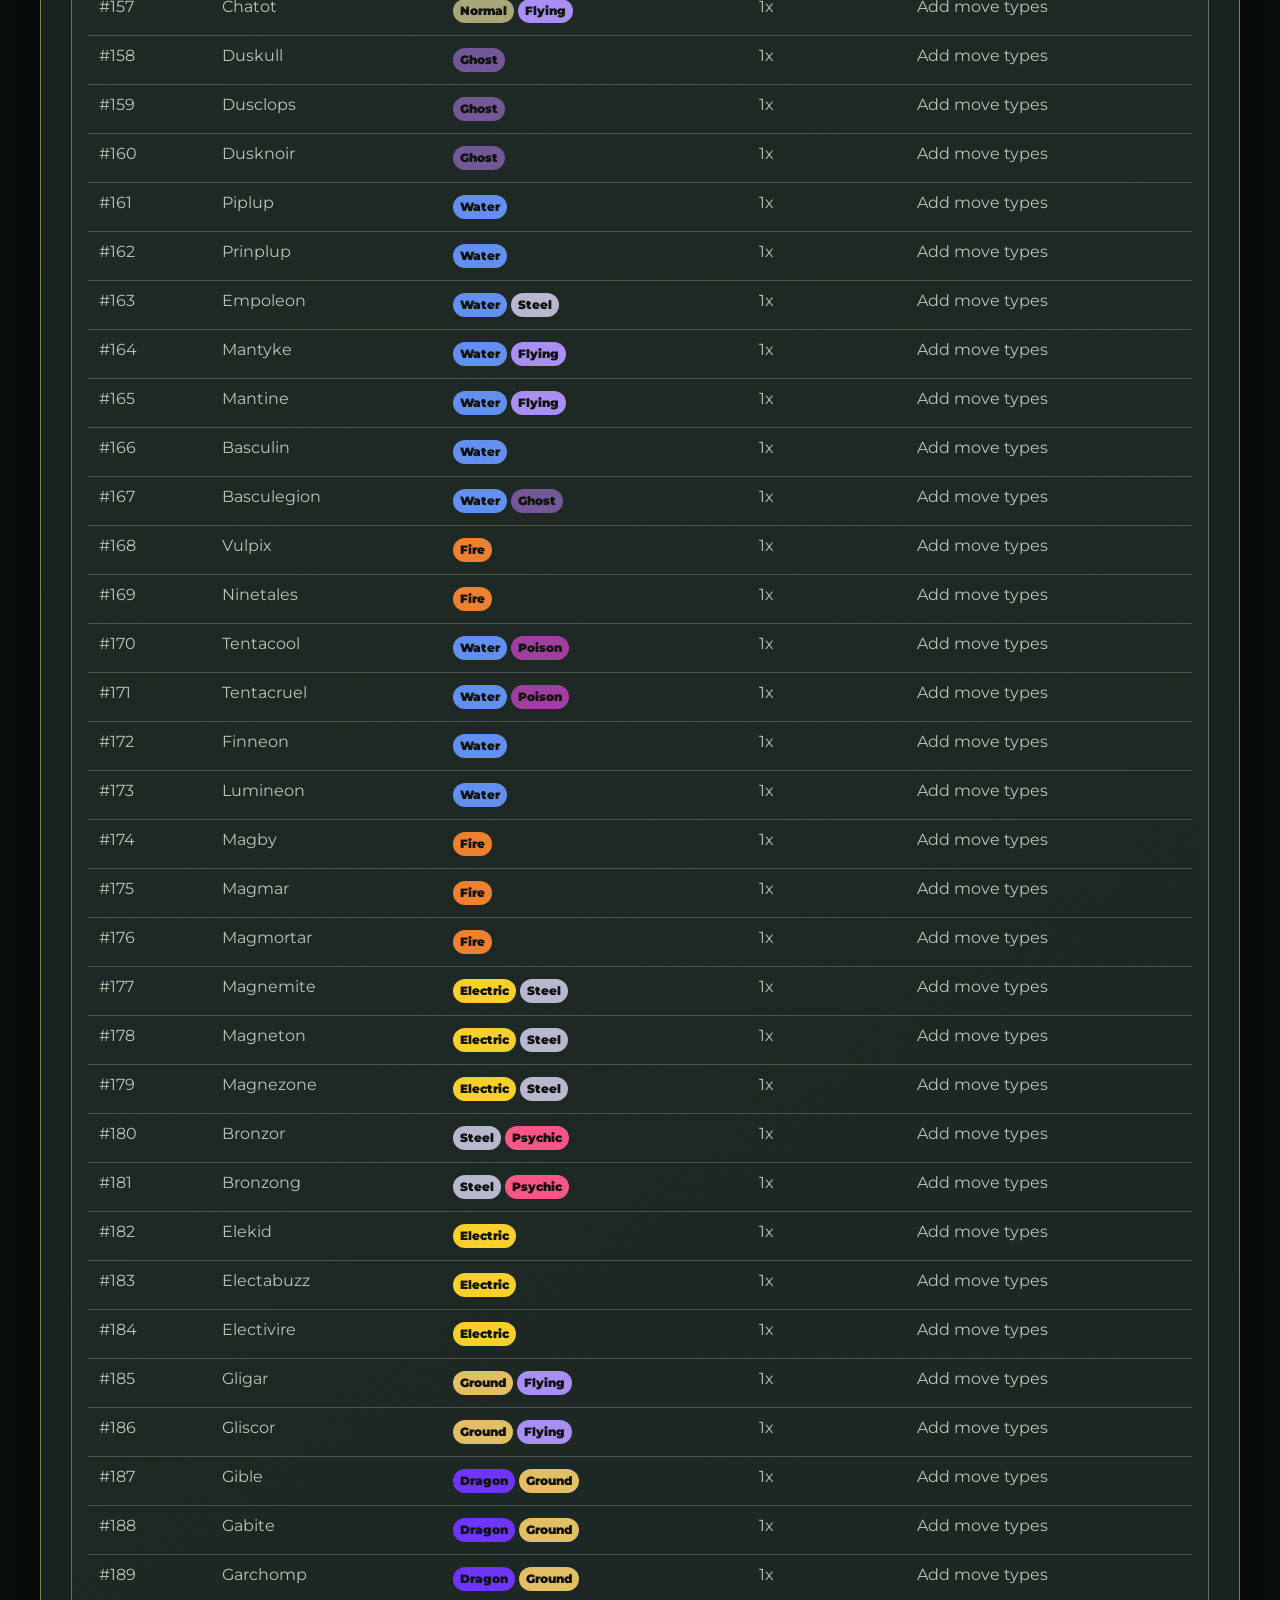
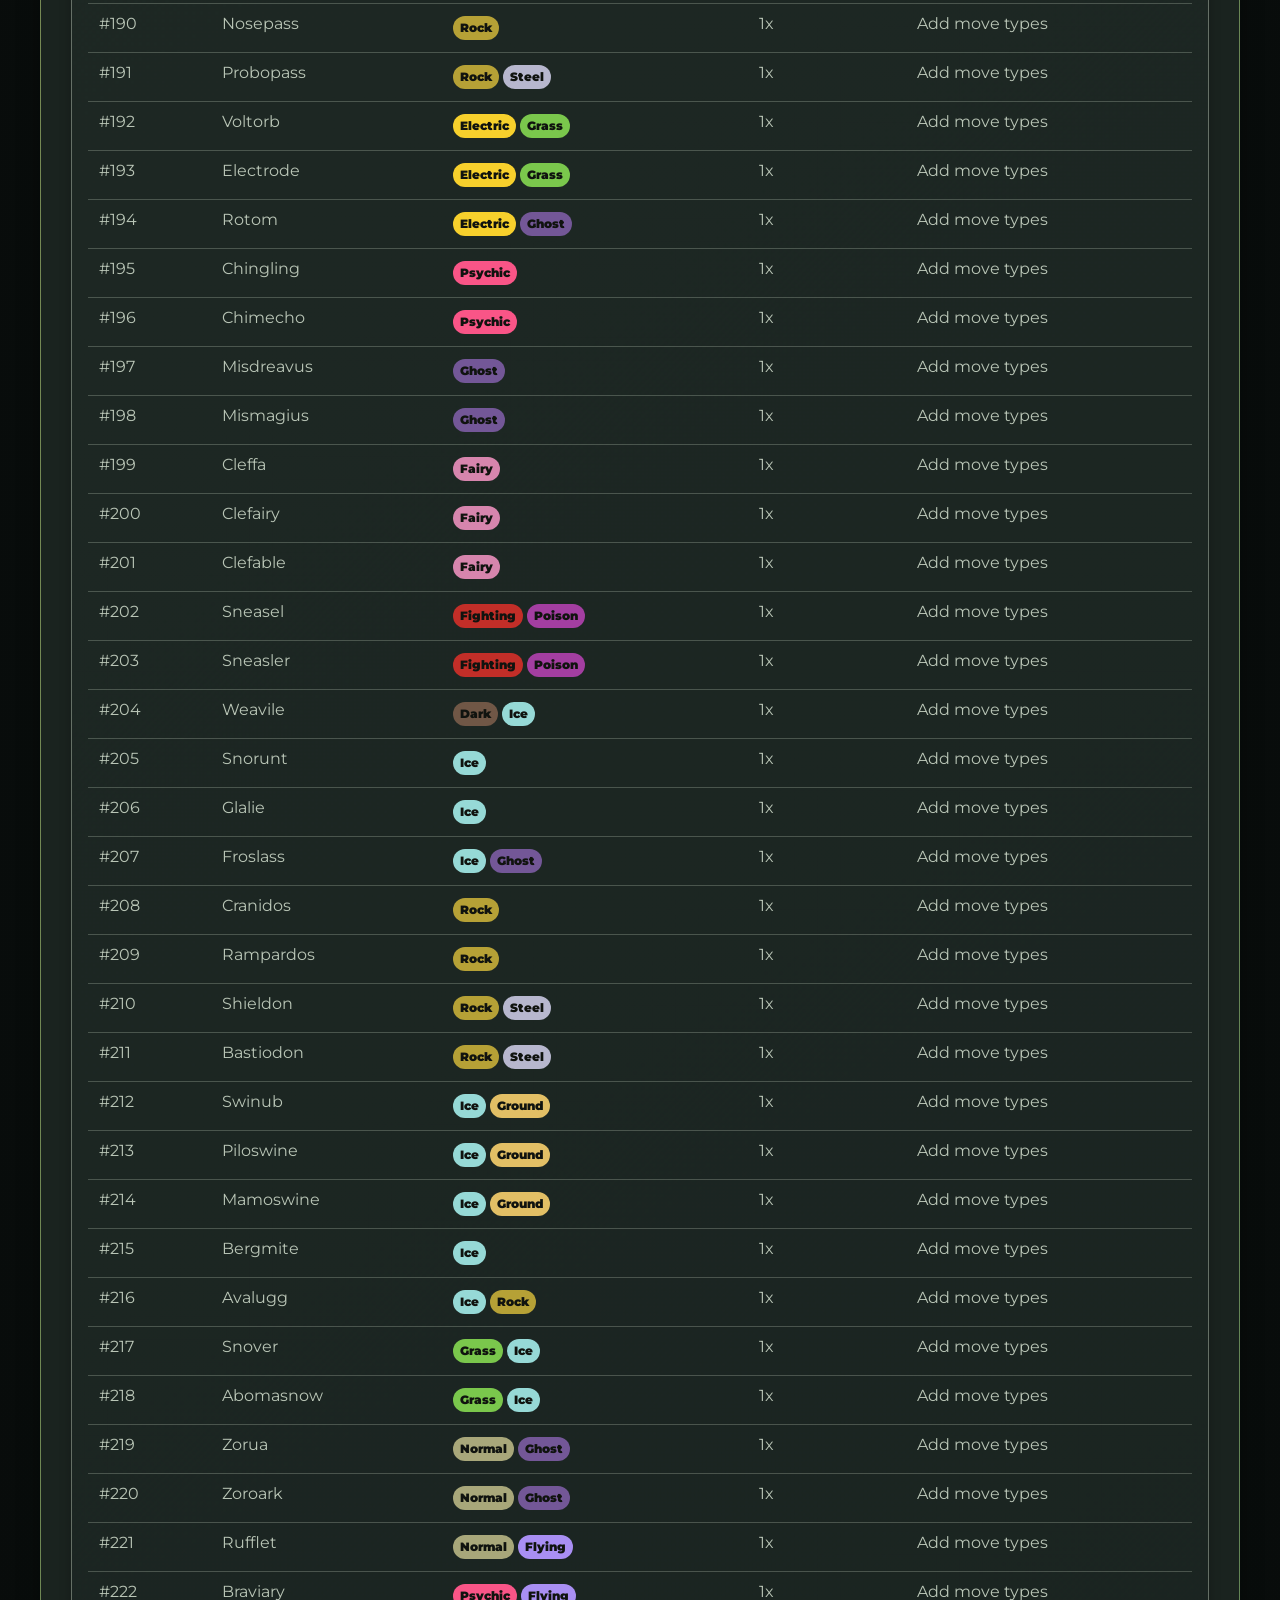
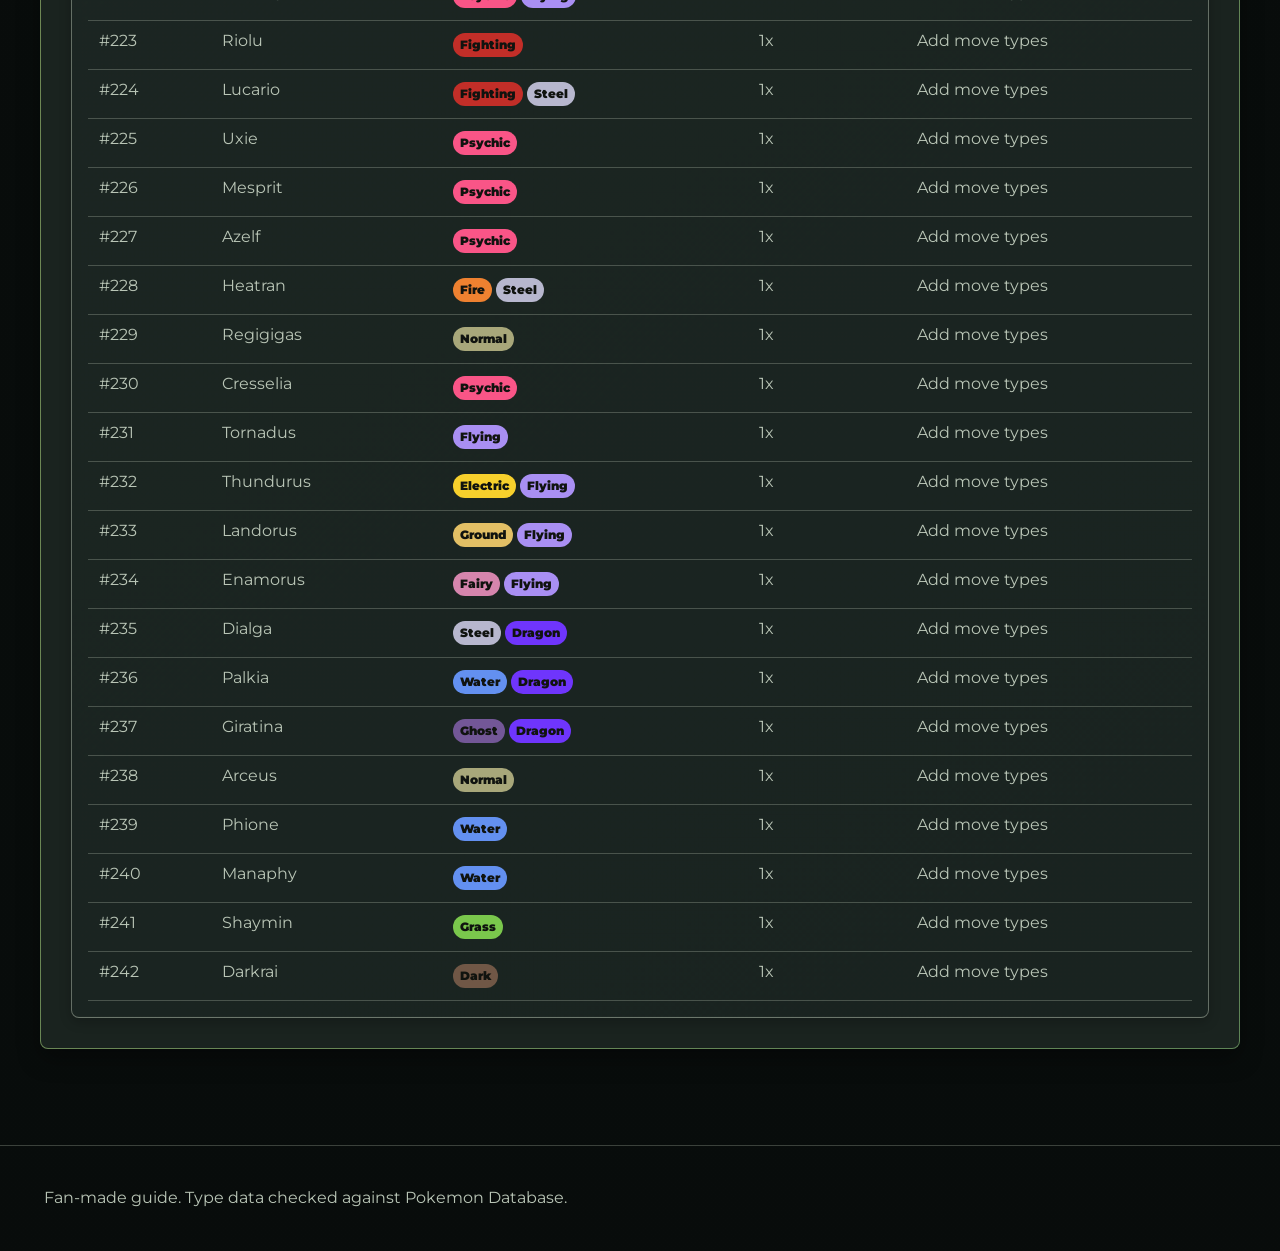
==== commit 0945b396: "Fix map markers and local sprites" ====
--- a/calculator.html
+++ b/calculator.html
@@ -4,7 +4,7 @@
   <meta charset="utf-8">
   <meta name="viewport" content="width=device-width, initial-scale=1">
   <title>Team Builder | Pokemon Legends: Arceus Field Guide</title>
-  <link rel="stylesheet" href="styles.css?v=20260525f">
+  <link rel="stylesheet" href="styles.css?v=20260609b">
 </head>
 <body data-page="calculator">
   <header class="site-header">
@@ -36,24 +36,27 @@
         </aside>
       </div>
       <div class="coverage-summary" id="coverageSummary"></div>
-      <div class="coverage-panels">
-        <article>
-          <h3>Offensive coverage</h3>
-          <div id="offenseBreakdown" class="coverage-breakdown"></div>
-        </article>
-        <article>
-          <h3>Defensive profile</h3>
-          <p class="coverage-note">Problem weakness means an attacking type hits more selected team members super-effectively than your team resists or is immune to.</p>
-          <div id="defenseBreakdown" class="coverage-breakdown"></div>
-        </article>
-      </div>
-      <div class="table-wrap"><table id="coverageTable"></table></div>
+      <details class="coverage-details-panel" open>
+        <summary><span>Coverage Details</span><small>Show / hide</small></summary>
+        <div class="coverage-panels">
+          <article>
+            <h3>Offensive coverage</h3>
+            <div id="offenseBreakdown" class="coverage-breakdown"></div>
+          </article>
+          <article>
+            <h3>Defensive profile</h3>
+            <p class="coverage-note">Problem weakness means an attacking type hits more selected team members super-effectively than your team resists or is immune to.</p>
+            <div id="defenseBreakdown" class="coverage-breakdown"></div>
+          </article>
+        </div>
+        <div class="table-wrap"><table id="coverageTable"></table></div>
+      </details>
     </section>
   </main>
   <footer><p>Fan-made guide. Type data checked against Pokemon Database.</p></footer>
   <script src="pla-learnsets.js"></script>
   <script src="pla-move-details.js"></script>
   <script src="pla-base-stats.js"></script>
-  <script src="app.js?v=20260525f"></script>
+  <script src="app.js?v=20260609b"></script>
 </body>
 </html>
--- a/styles.css
+++ b/styles.css
@@ -97,7 +97,7 @@
   gap: 24px;
   justify-content: space-between;
   left: 0;
-  padding: 12px clamp(16px, 4vw, 44px);
+  padding: 12px clamp(8px, 1.6vw, 18px) 12px clamp(8px, 1.4vw, 14px);
   position: sticky;
   right: 0;
   top: 0;
@@ -114,7 +114,7 @@
 .brand:hover { text-decoration: none; }
 
 .brand::before {
-  background: url("https://img.pokemondb.net/sprites/home/normal/arceus.png") center / contain no-repeat;
+  background: url("assets/pokemon/arceus.png") center / contain no-repeat;
   content: "";
   flex: 0 0 auto;
   height: 38px;
@@ -908,7 +908,7 @@
   background-size: auto, 320% 320%;
   animation: borderFlow 20s linear infinite;
   border: 2px solid transparent;
-  border-radius: 9%;
+  border-radius: 7%;
   box-shadow: 0 16px 34px rgba(0, 0, 0, .28), inset 0 0 0 1px rgba(255, 255, 255, .08);
   cursor: grab;
   overflow: hidden;
@@ -940,7 +940,7 @@
     rgba(7, 11, 10, .76);
   background-position: center;
   background-repeat: no-repeat;
-  background-size: cover, 108% 108%, cover, cover;
+  background-size: cover, calc(100% + 10px) calc(100% + 10px), cover, cover;
   transform-origin: 0 0;
   will-change: transform;
 }
@@ -978,6 +978,9 @@
 }
 
 .marker {
+  --label-dx: 0px;
+  --label-dy: 0px;
+  --marker-scale: 1;
   align-items: center;
   background: var(--gold);
   border: 2px solid rgba(11, 14, 12, .74);
@@ -992,8 +995,9 @@
   justify-content: center;
   pointer-events: auto;
   position: absolute;
-  transform: translate(-50%, -50%);
+  transform: translate(calc(-50% + var(--label-dx)), calc(-50% + var(--label-dy))) scale(var(--marker-scale));
   transform-origin: center;
+  backface-visibility: hidden;
   width: 25px;
 }
 
@@ -1024,13 +1028,14 @@
   max-width: 120px;
   padding: 4px 6px;
   text-align: center;
+  text-rendering: geometricPrecision;
   width: auto;
 }
 
 .marker:hover,
 .marker.active {
   outline: 3px solid rgba(255, 255, 255, .42);
-  transform: translate(-50%, -50%) scale(1.08);
+  --marker-scale: 1.08;
 }
 
 .map-details h3 {
@@ -1133,6 +1138,41 @@
   display: grid;
   gap: 10px;
   grid-template-columns: repeat(4, minmax(0, 1fr));
+  margin-bottom: 14px;
+}
+
+.coverage-details-panel {
+  background:
+    linear-gradient(145deg, rgba(44, 55, 47, .96), rgba(25, 35, 32, .96)),
+    #1c2622;
+  border: 1px solid var(--line-strong);
+  border-radius: var(--radius);
+  box-shadow: 0 4px 12px rgba(0, 0, 0, .22);
+  padding: 16px;
+}
+
+.coverage-details-panel summary {
+  align-items: center;
+  color: var(--text);
+  cursor: pointer;
+  display: flex;
+  font-family: var(--heading-font);
+  font-weight: 900;
+  justify-content: space-between;
+  list-style: none;
+}
+
+.coverage-details-panel summary::-webkit-details-marker {
+  display: none;
+}
+
+.coverage-details-panel summary small {
+  color: var(--gold);
+  font-size: 12px;
+  text-transform: uppercase;
+}
+
+.coverage-details-panel[open] summary {
   margin-bottom: 14px;
 }
 
@@ -1451,6 +1491,8 @@
 .type-chart-table th,
 .type-chart-table td {
   padding: 5px 2px;
+  text-align: center;
+  vertical-align: middle;
 }
 
 .type-chart-table .type-axis-head {
@@ -1471,15 +1513,19 @@
 .type-chart-table th:first-child {
   background: rgba(17, 23, 21, .96);
   left: 0;
-  padding-right: 8px;
+  padding-right: 10px;
   position: sticky;
-  text-align: left;
+  text-align: center;
   z-index: 1;
 }
 
 .type-matchup {
   font-family: "Google Sans", "Product Sans", Montserrat, "Trebuchet MS", sans-serif;
   font-weight: 900;
+  padding-left: 0;
+  padding-right: 0;
+  text-align: center;
+  vertical-align: middle;
 }
 
 .type-matchup-2 {
@@ -1854,6 +1900,17 @@
 
   .brand {
     min-width: 0;
+    max-width: 100%;
+    width: 100%;
+  }
+
+  .brand span {
+    min-width: 0;
+  }
+
+  .brand strong,
+  .brand small {
+    overflow-wrap: anywhere;
   }
 
   .map-shell {
@@ -1885,14 +1942,19 @@
     align-items: stretch;
     flex-direction: column;
     gap: 10px;
+    max-width: 100vw;
+    min-width: 0;
     position: static;
   }
 
   .top-nav {
     flex-wrap: nowrap;
     justify-content: flex-start;
+    max-width: 100%;
+    min-width: 0;
     overflow-x: auto;
     padding-bottom: 3px;
+    width: 100%;
   }
 
   .top-nav a {
